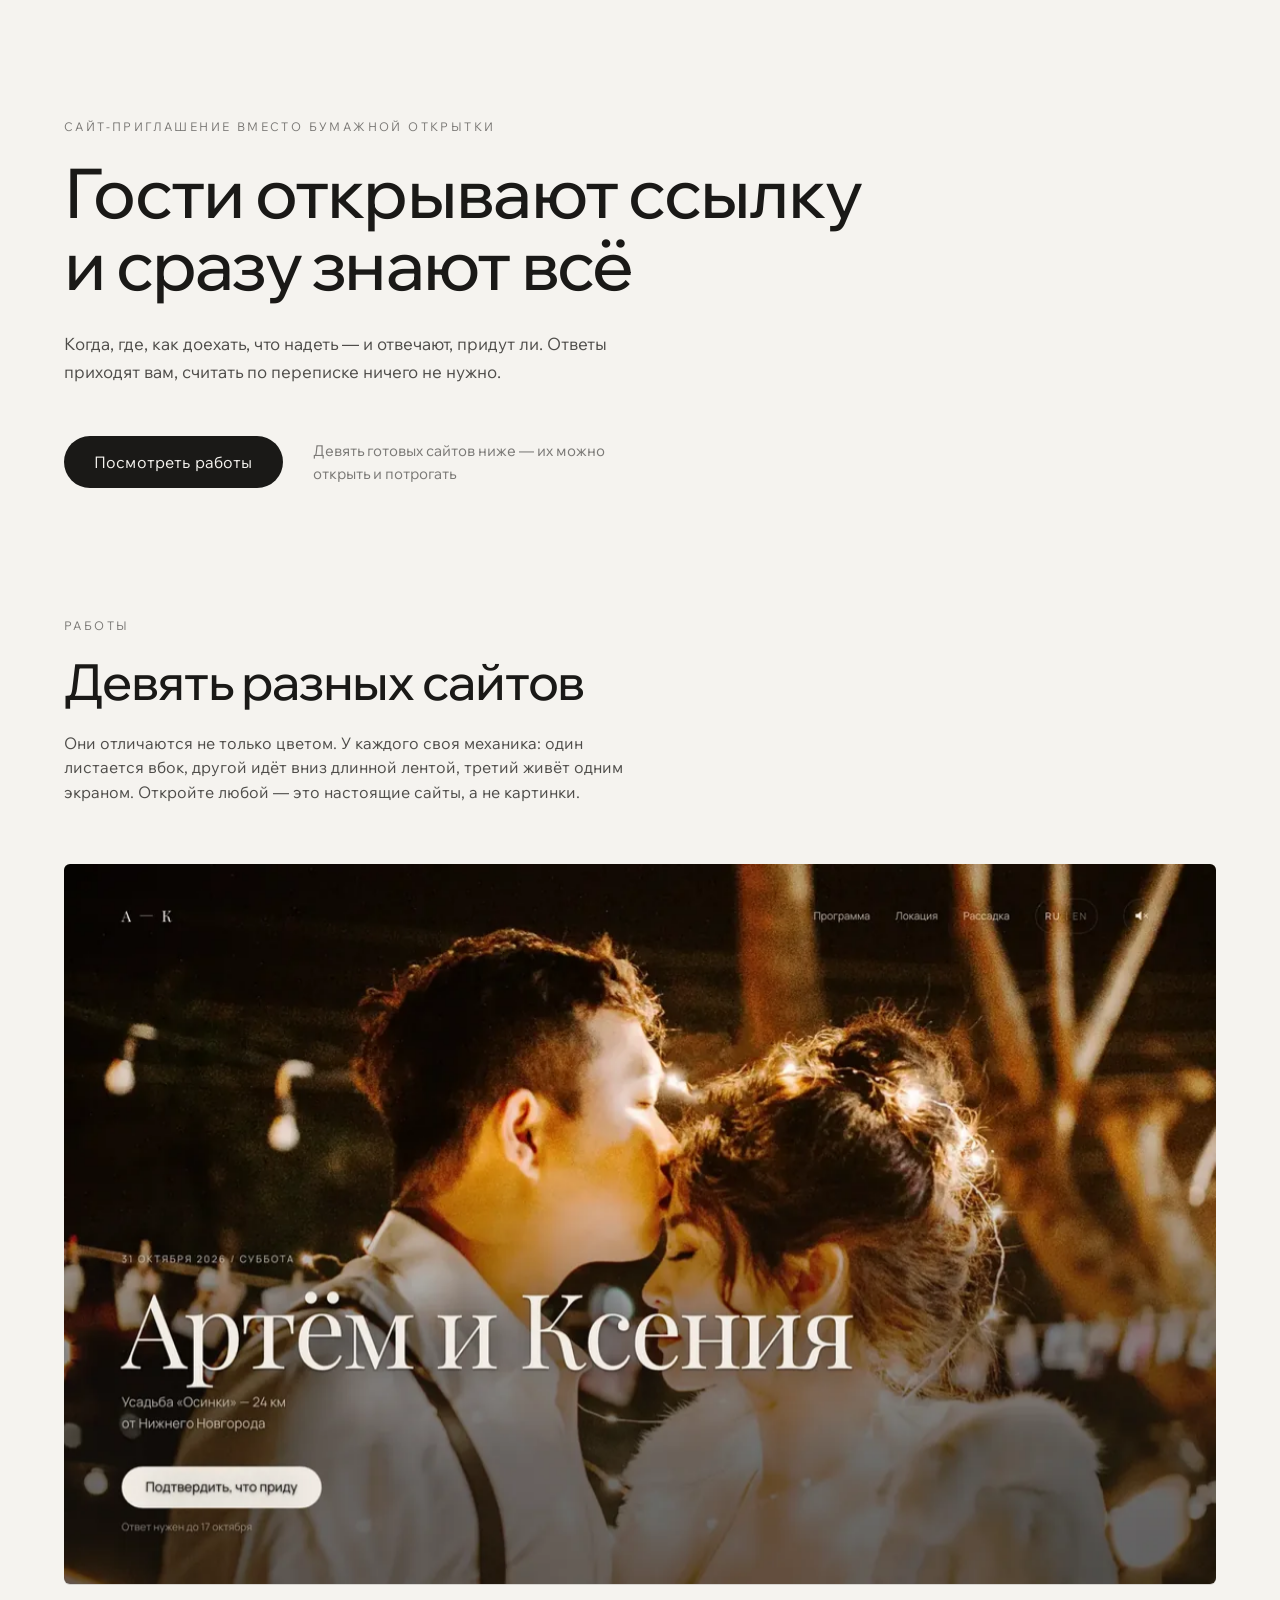
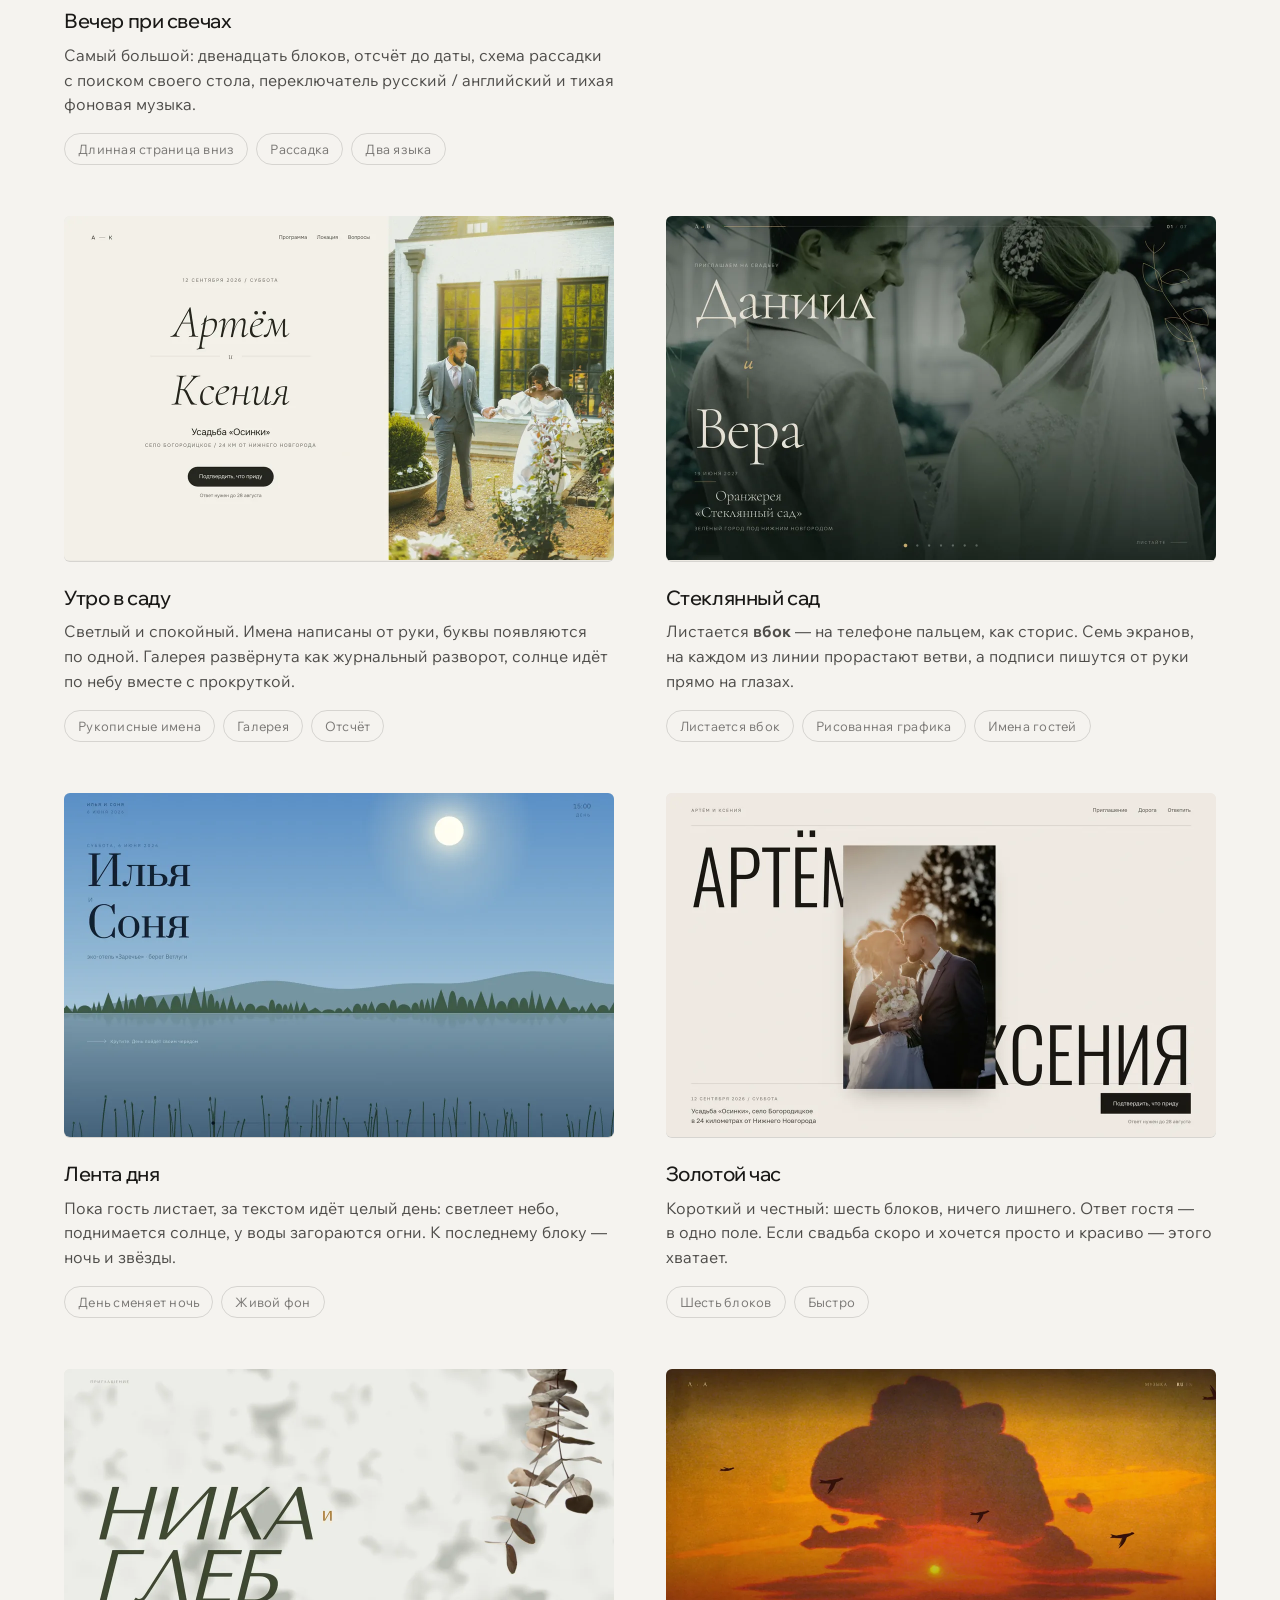
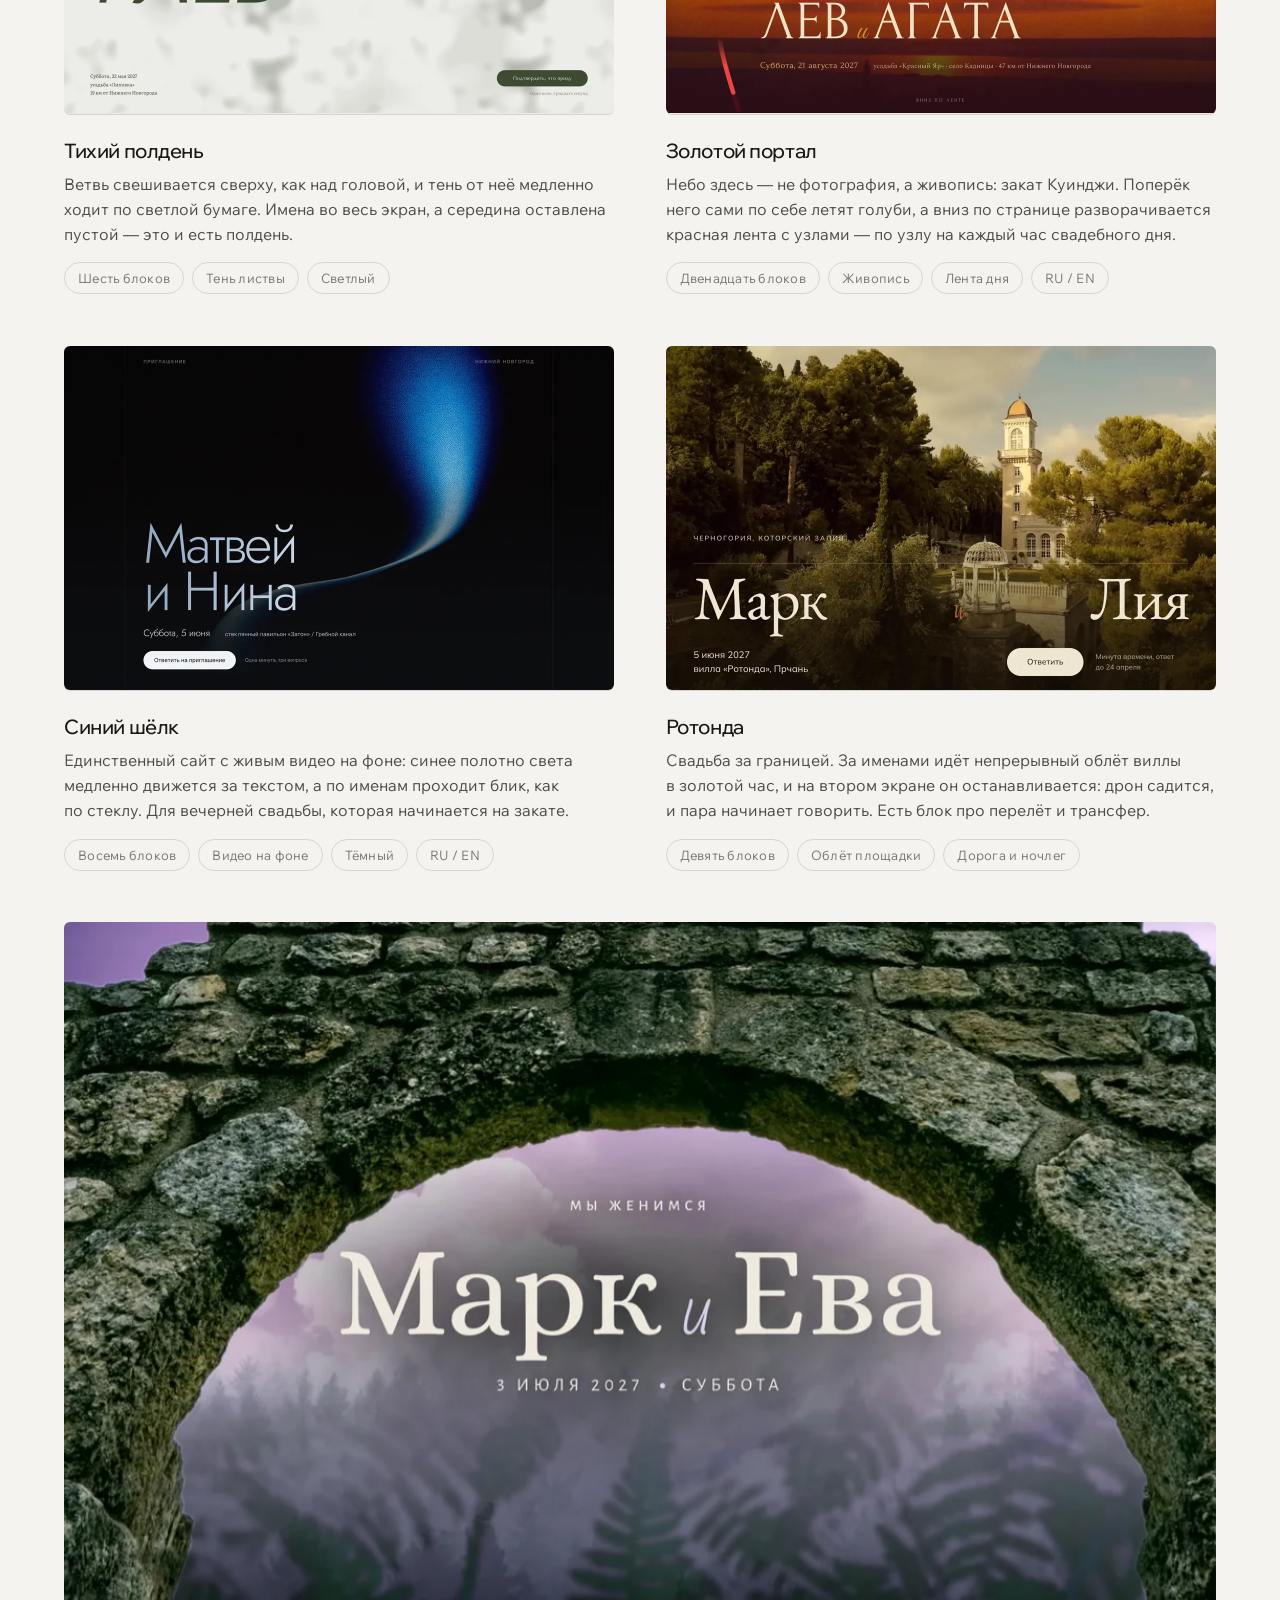
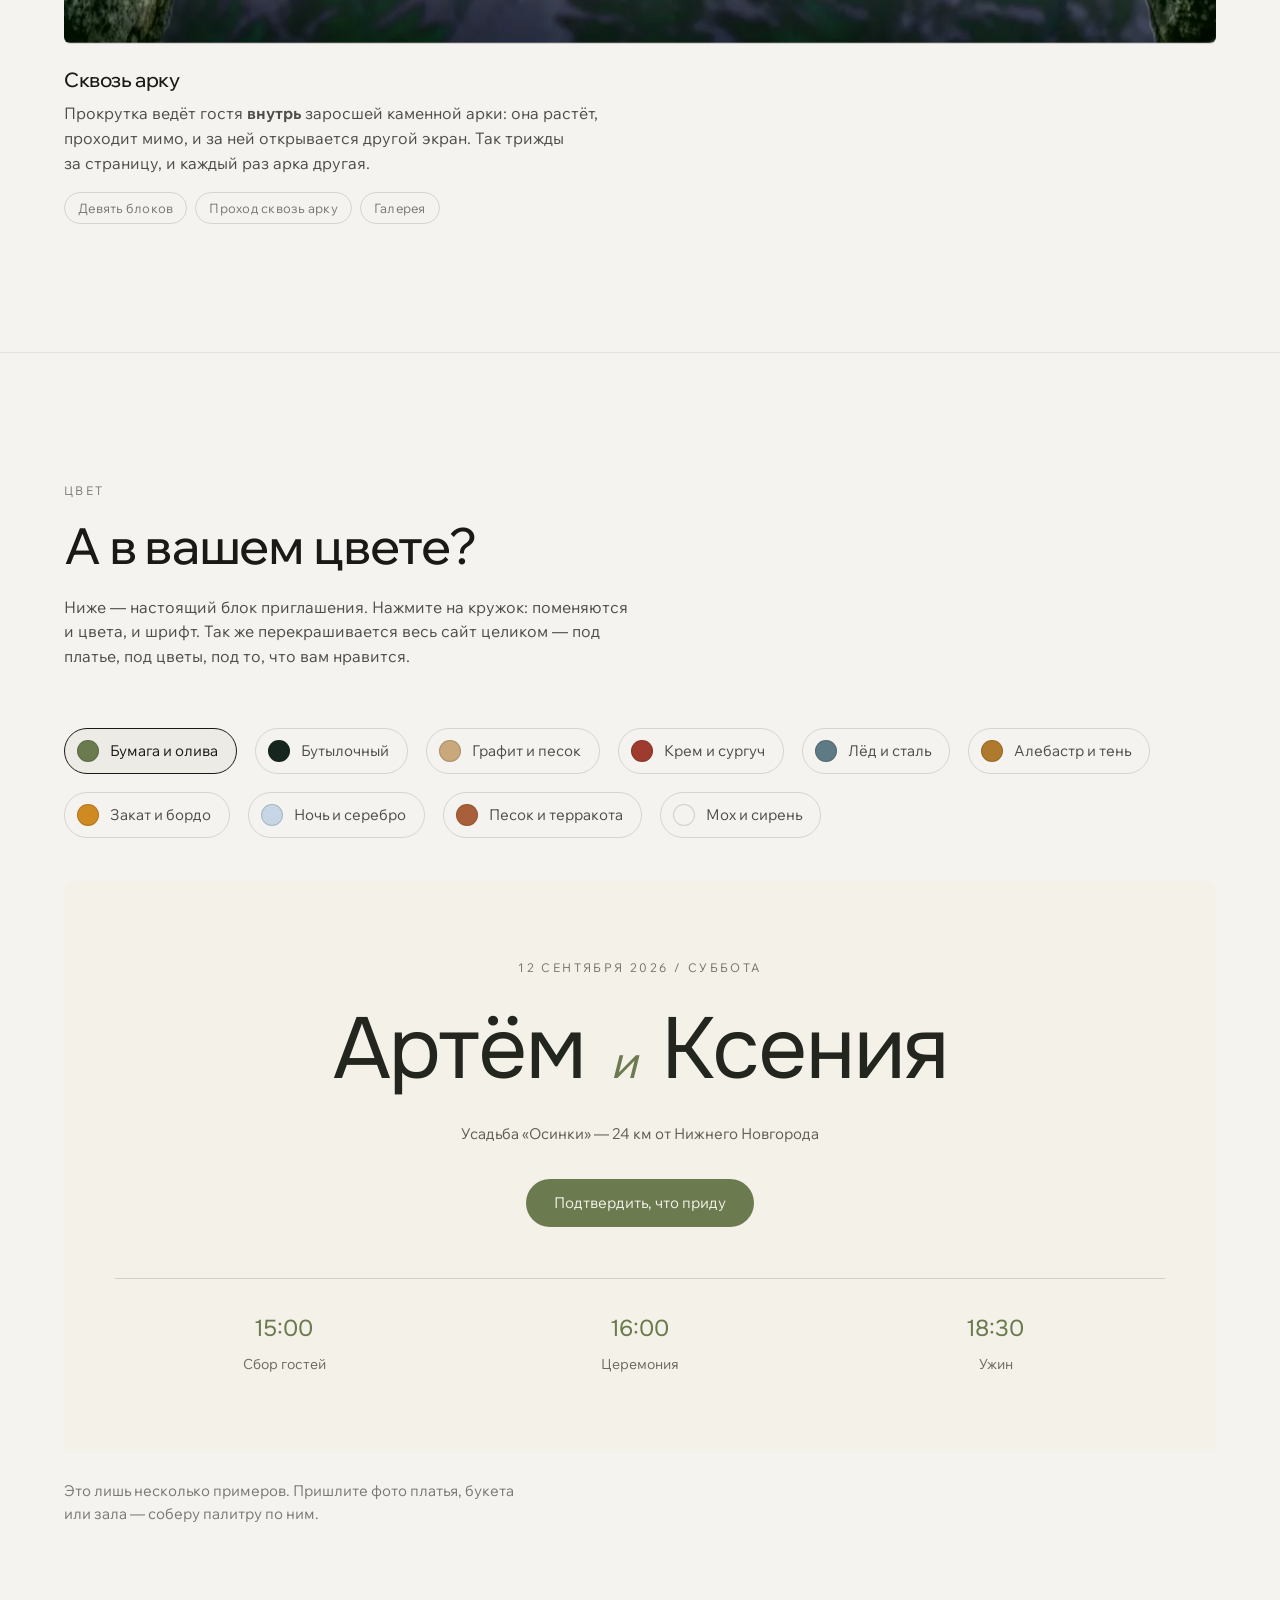
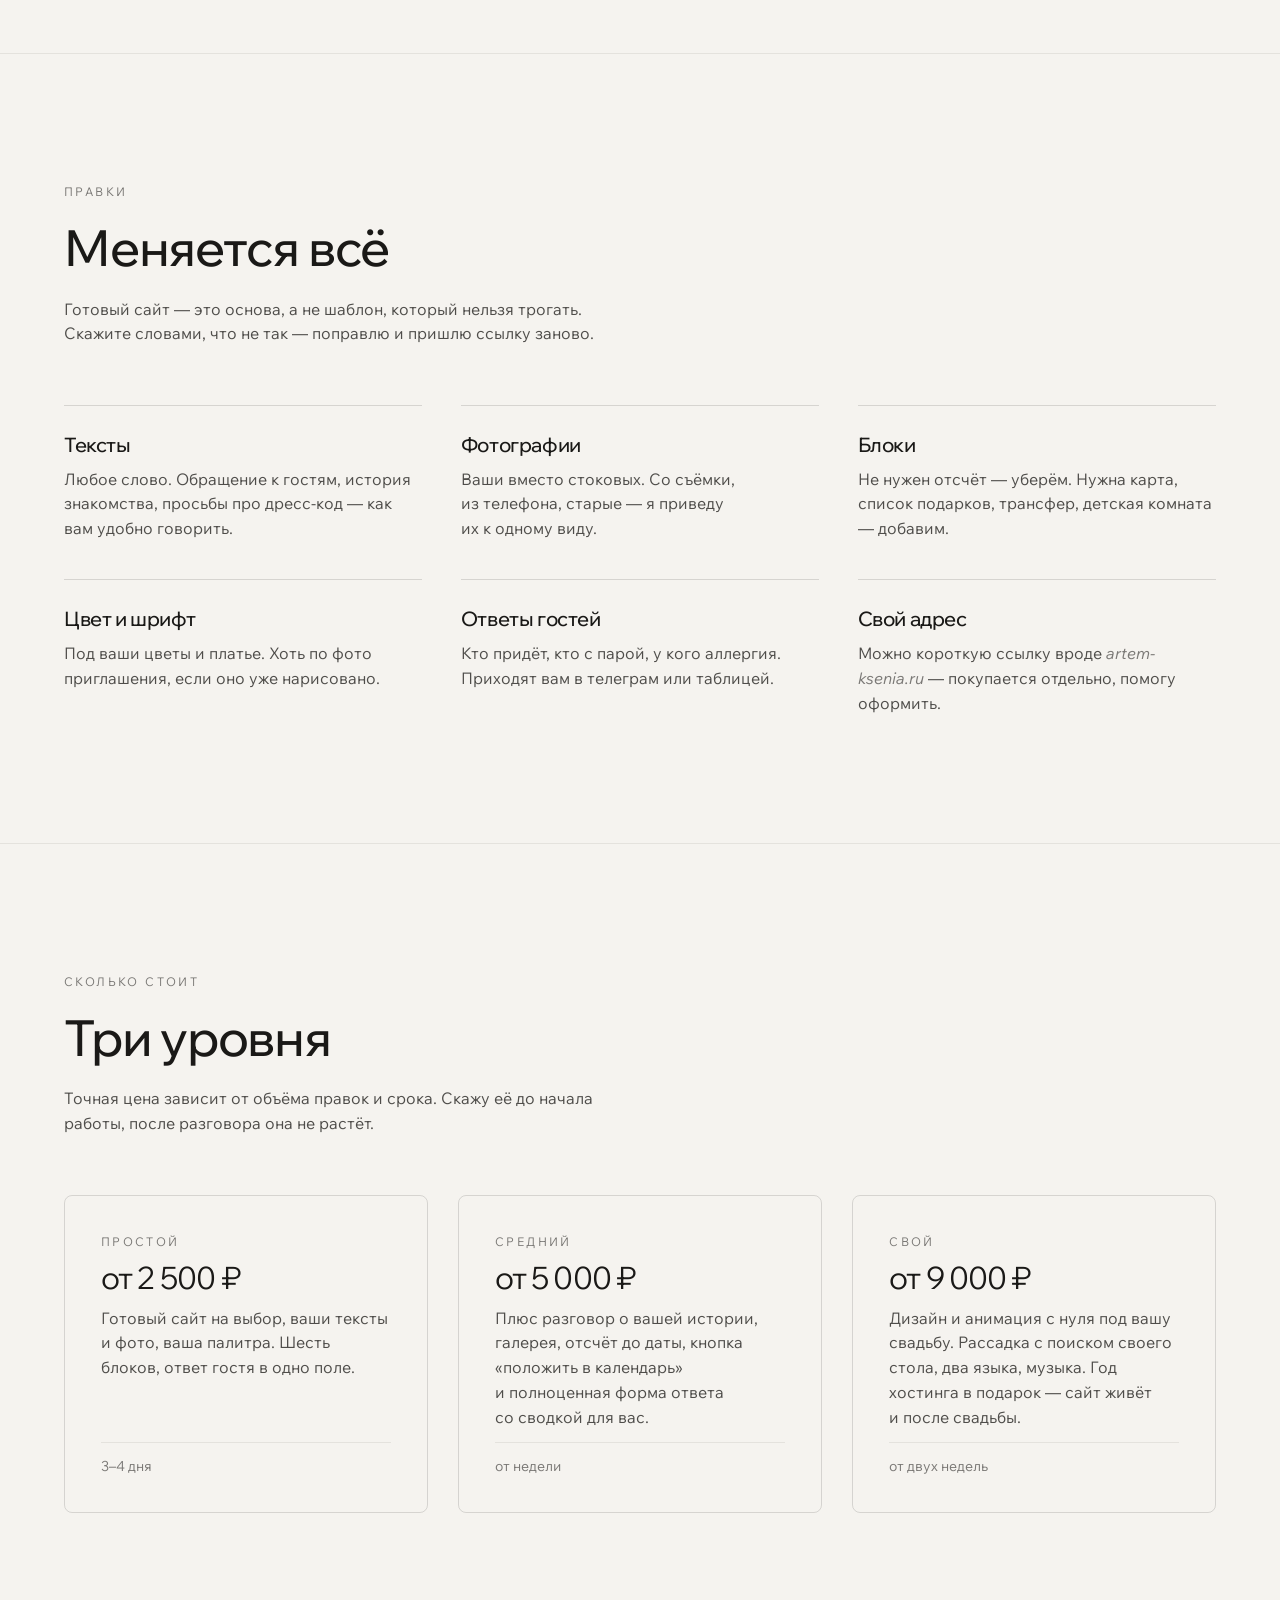
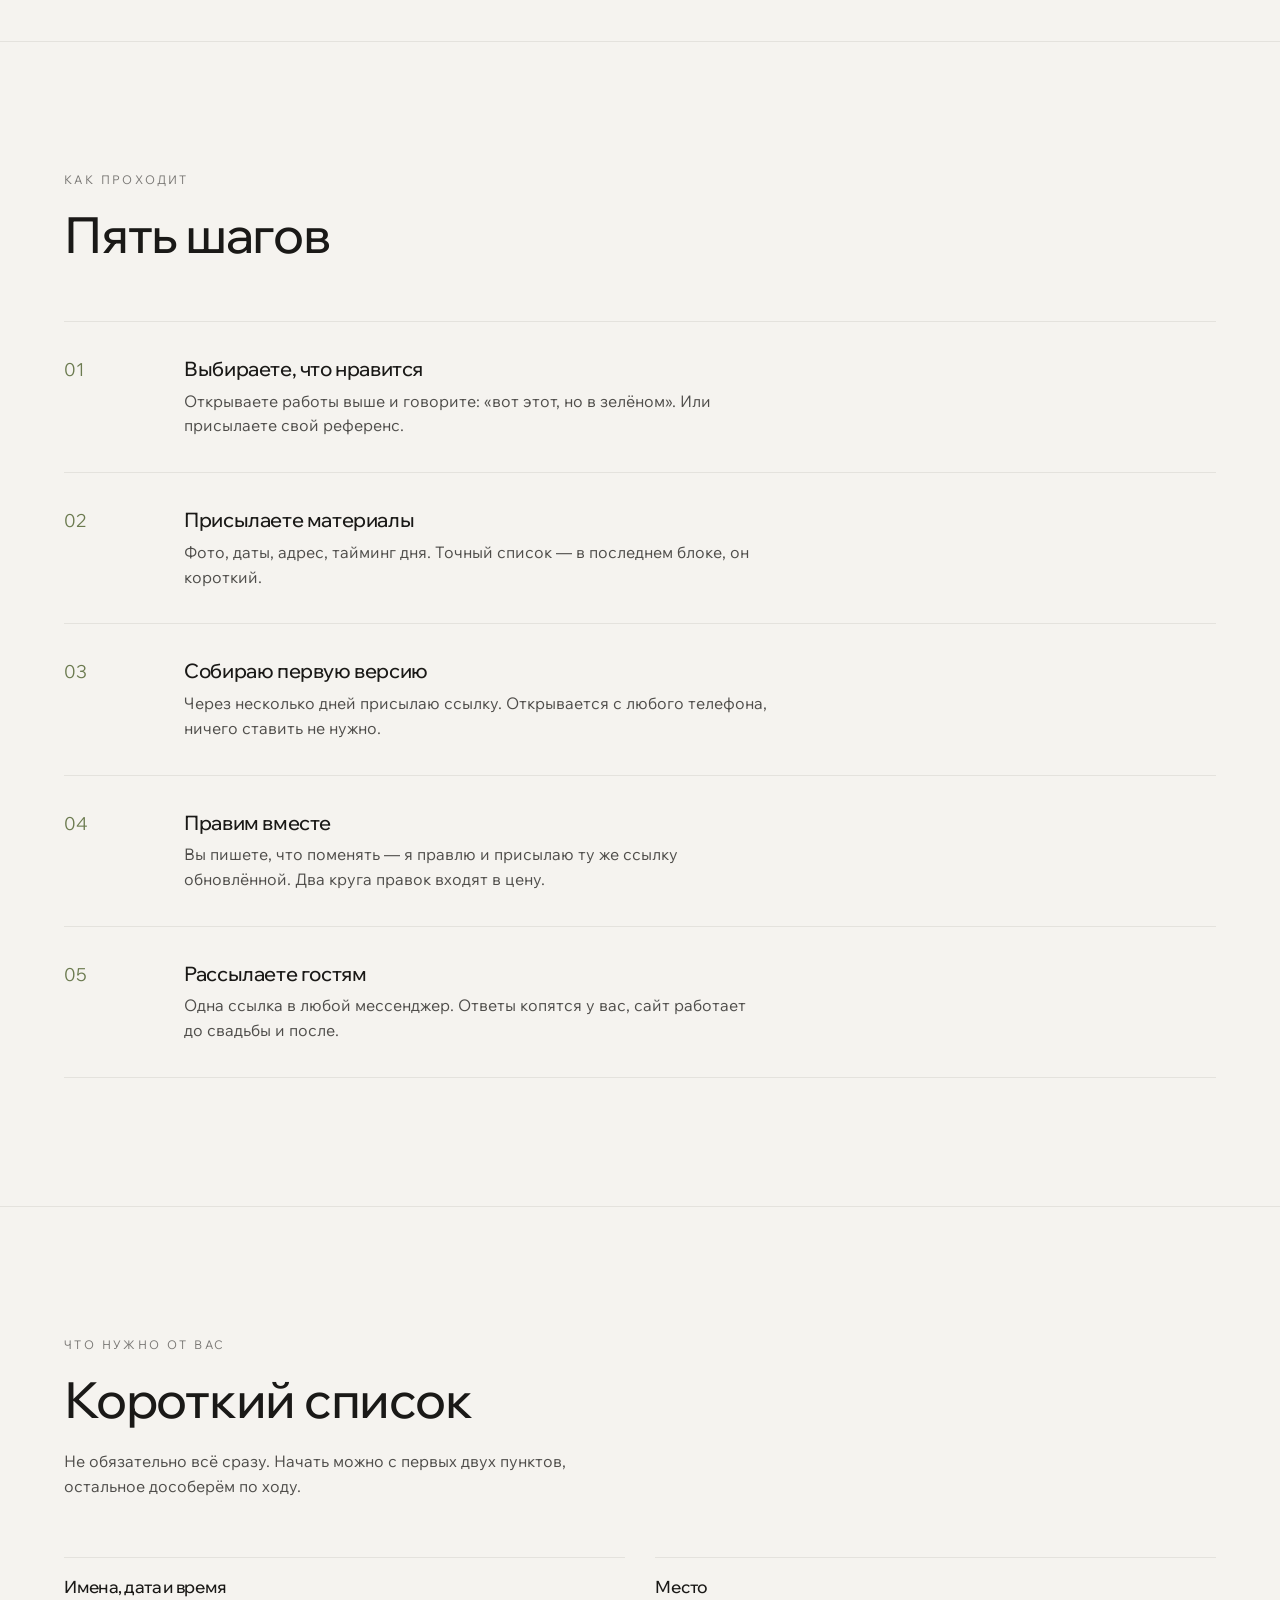
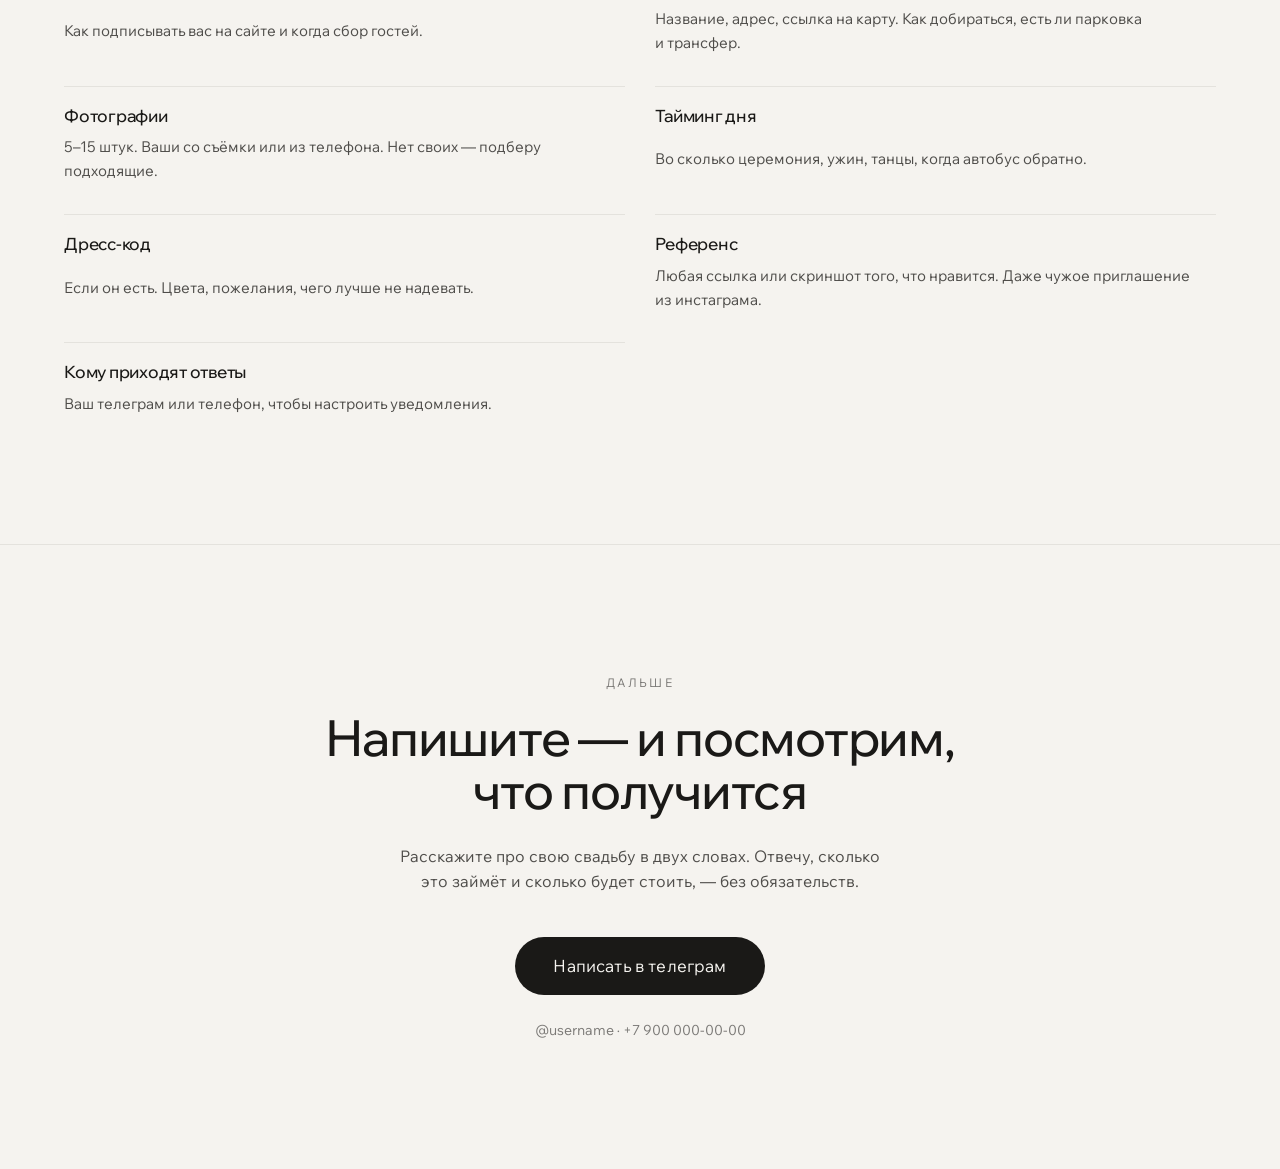
==== index.html @ e2a146b3 "Ротонда: правки с показа — имена одной строкой, отсчёт по центру с минутами, заголовки по центру, сп" ====
<!doctype html>
<html lang="ru">
<head>
<meta charset="utf-8">
<meta name="viewport" content="width=device-width, initial-scale=1, viewport-fit=cover">
<title>Сайты-приглашения на свадьбу</title>
<meta name="description" content="Персональный сайт-приглашение вместо бумажной открытки. Девять готовых работ, любая палитра, ответы гостей приходят вам. От 2500 ₽.">
<meta name="theme-color" content="#F5F3EF">
<meta property="og:title" content="Сайты-приглашения на свадьбу">
<meta property="og:description" content="Девять готовых работ, любая палитра, ответы гостей приходят вам">
<meta property="og:type" content="website">
<meta property="og:locale" content="ru_RU">
<link rel="preconnect" href="https://fonts.googleapis.com">
<link rel="preconnect" href="https://fonts.gstatic.com" crossorigin>
<link href="https://fonts.googleapis.com/css2?family=Wix+Madefor+Display:wght@400;500&family=Wix+Madefor+Text:wght@400&family=Forum&family=Cormorant+Garamond:ital,wght@0,400;1,300&family=Onest:wght@300;400&family=Oswald:wght@300&family=Playfair+Display:wght@400&family=Tenor+Sans&family=Jost:wght@300&family=EB+Garamond:wght@400&family=Alice&display=swap" rel="stylesheet">
<link rel="stylesheet" href="showcase.css">
</head>
<body>

<a class="skip" href="#works">К работам</a>

<!-- ═══════════ ПЕРВЫЙ ЭКРАН ═══════════ -->
<header class="top">
  <p class="eyebrow">Сайт-приглашение вместо бумажной открытки</p>
  <h1>Гости открывают ссылку<br>и сразу знают всё</h1>
  <p class="top__lead">Когда, где, как доехать, что надеть — и отвечают, придут&nbsp;ли.
     Ответы приходят вам, считать по&nbsp;переписке ничего не&nbsp;нужно.</p>
  <div class="top__act">
    <a class="btn" href="#works"><span>Посмотреть работы</span></a>
    <span class="top__note">Девять готовых сайтов ниже — их можно открыть и&nbsp;потрогать</span>
  </div>
</header>

<!-- ═══════════ РАБОТЫ ═══════════ -->
<section class="works" id="works">
  <div class="head">
    <p class="eyebrow">Работы</p>
    <h2>Девять разных сайтов</h2>
    <p class="head__lead">Они отличаются не&nbsp;только цветом. У&nbsp;каждого своя механика:
       один листается вбок, другой идёт вниз длинной лентой, третий живёт одним экраном.
       Откройте любой — это настоящие сайты, а&nbsp;не&nbsp;картинки.</p>
  </div>

  <ul class="grid">
    <li class="work">
      <a class="work__shot" href="complex/" target="_blank" rel="noopener">
        <img src="assets/preview-complex.webp" alt="Тёмный вечерний сайт с гирляндами" loading="lazy" width="1100" height="688">
        <span class="work__go">Открыть сайт</span>
      </a>
      <div class="work__txt">
        <h3>Вечер при свечах</h3>
        <p>Самый большой: двенадцать блоков, отсчёт до&nbsp;даты, схема рассадки с&nbsp;поиском своего стола,
           переключатель русский&nbsp;/&nbsp;английский и&nbsp;тихая фоновая музыка.</p>
        <p class="work__tags"><i>Длинная страница вниз</i><i>Рассадка</i><i>Два языка</i></p>
      </div>
    </li>

    <li class="work">
      <a class="work__shot" href="medium/" target="_blank" rel="noopener">
        <img src="assets/preview-medium.webp" alt="Светлый сайт с садом и рукописными именами" loading="lazy" width="1100" height="688">
        <span class="work__go">Открыть сайт</span>
      </a>
      <div class="work__txt">
        <h3>Утро в саду</h3>
        <p>Светлый и&nbsp;спокойный. Имена написаны от&nbsp;руки, буквы появляются по&nbsp;одной.
           Галерея развёрнута как журнальный разворот, солнце идёт по&nbsp;небу вместе с&nbsp;прокруткой.</p>
        <p class="work__tags"><i>Рукописные имена</i><i>Галерея</i><i>Отсчёт</i></p>
      </div>
    </li>

    <li class="work">
      <a class="work__shot" href="garden/" target="_blank" rel="noopener">
        <img src="assets/preview-garden.webp" alt="Тёмно-зелёный сайт, который листается вбок" loading="lazy" width="1100" height="688">
        <span class="work__go">Открыть сайт</span>
      </a>
      <div class="work__txt">
        <h3>Стеклянный сад</h3>
        <p>Листается <b>вбок</b> — на&nbsp;телефоне пальцем, как сторис. Семь экранов, на&nbsp;каждом
           из&nbsp;линии прорастают ветви, а&nbsp;подписи пишутся от&nbsp;руки прямо на&nbsp;глазах.</p>
        <p class="work__tags"><i>Листается вбок</i><i>Рисованная графика</i><i>Имена гостей</i></p>
      </div>
    </li>

    <li class="work">
      <a class="work__shot" href="lenta/" target="_blank" rel="noopener">
        <img src="assets/preview-lenta.webp" alt="Сайт, где небо и вода меняются вместе с прокруткой" loading="lazy" width="1100" height="688">
        <span class="work__go">Открыть сайт</span>
      </a>
      <div class="work__txt">
        <h3>Лента дня</h3>
        <p>Пока гость листает, за&nbsp;текстом идёт целый день: светлеет небо, поднимается солнце,
           у&nbsp;воды загораются огни. К&nbsp;последнему блоку — ночь и&nbsp;звёзды.</p>
        <p class="work__tags"><i>День сменяет ночь</i><i>Живой фон</i></p>
      </div>
    </li>

    <li class="work">
      <a class="work__shot" href="simple/" target="_blank" rel="noopener">
        <img src="assets/preview-simple.webp" alt="Простой сайт в тёплых плёночных тонах" loading="lazy" width="1100" height="688">
        <span class="work__go">Открыть сайт</span>
      </a>
      <div class="work__txt">
        <h3>Золотой час</h3>
        <p>Короткий и&nbsp;честный: шесть блоков, ничего лишнего. Ответ гостя — в&nbsp;одно поле.
           Если свадьба скоро и&nbsp;хочется просто и&nbsp;красиво&nbsp;— этого хватает.</p>
        <p class="work__tags"><i>Шесть блоков</i><i>Быстро</i></p>
      </div>
    </li>

    <li class="work">
      <a class="work__shot" href="polden/" target="_blank" rel="noopener">
        <img src="assets/preview-polden.webp" alt="Светлый сайт: ветвь свешивается сверху, по бумаге лежат пятна света" loading="lazy" width="1100" height="688">
        <span class="work__go">Открыть сайт</span>
      </a>
      <div class="work__txt">
        <h3>Тихий полдень</h3>
        <p>Ветвь свешивается сверху, как над головой, и&nbsp;тень от&nbsp;неё медленно ходит
           по&nbsp;светлой бумаге. Имена во&nbsp;весь экран, а&nbsp;середина оставлена пустой&nbsp;— это и&nbsp;есть полдень.</p>
        <p class="work__tags"><i>Шесть блоков</i><i>Тень листвы</i><i>Светлый</i></p>
      </div>
    </li>

    <li class="work">
      <a class="work__shot" href="portal/" target="_blank" rel="noopener">
        <img src="assets/preview-portal.webp" alt="Закатное небо кистью Куинджи, голуби летят поперёк, имена пары внизу" loading="lazy" width="1100" height="688">
        <span class="work__go">Открыть сайт</span>
      </a>
      <div class="work__txt">
        <h3>Золотой портал</h3>
        <p>Небо здесь&nbsp;— не&nbsp;фотография, а&nbsp;живопись: закат Куинджи. Поперёк него
           сами по&nbsp;себе летят голуби, а&nbsp;вниз по&nbsp;странице разворачивается красная
           лента с&nbsp;узлами&nbsp;— по&nbsp;узлу на&nbsp;каждый час свадебного дня.</p>
        <p class="work__tags"><i>Двенадцать блоков</i><i>Живопись</i><i>Лента дня</i><i>RU / EN</i></p>
      </div>
    </li>

    <li class="work">
      <a class="work__shot" href="aura/" target="_blank" rel="noopener">
        <img src="assets/preview-aura.webp" alt="Тёмный сайт: синее шёлковое полотно движется на фоне, имена пары светятся" loading="lazy" width="1100" height="688">
        <span class="work__go">Открыть сайт</span>
      </a>
      <div class="work__txt">
        <h3>Синий шёлк</h3>
        <p>Единственный сайт с&nbsp;живым видео на&nbsp;фоне: синее полотно света
           медленно движется за&nbsp;текстом, а&nbsp;по&nbsp;именам проходит блик, как
           по&nbsp;стеклу. Для вечерней свадьбы, которая начинается на&nbsp;закате.</p>
        <p class="work__tags"><i>Восемь блоков</i><i>Видео на&nbsp;фоне</i><i>Тёмный</i><i>RU / EN</i></p>
      </div>
    </li>
    <li class="work">
      <a class="work__shot" href="rotonda/" target="_blank" rel="noopener">
        <img src="assets/preview-rotonda.webp" alt="Вилла с башней и белой ротондой в золотом свете, имена пары по краям кадра" loading="lazy" width="1100" height="688">
        <span class="work__go">Открыть сайт</span>
      </a>
      <div class="work__txt">
        <h3>Ротонда</h3>
        <p>Свадьба за&nbsp;границей. За&nbsp;именами идёт непрерывный облёт виллы
           в&nbsp;золотой час, и&nbsp;на&nbsp;втором экране он останавливается: дрон садится,
           и&nbsp;пара начинает говорить. Есть блок про перелёт и&nbsp;трансфер.</p>
        <p class="work__tags"><i>Девять блоков</i><i>Облёт площадки</i><i>Дорога и&nbsp;ночлег</i></p>
      </div>
    </li>
    <li class="work">
      <a class="work__shot" href="arka/" target="_blank" rel="noopener">
        <img src="assets/preview-arka.webp" alt="Каменная арка в мху, сквозь проём видно сиреневое небо, имена пары внутри арки" loading="lazy" width="1100" height="688">
        <span class="work__go">Открыть сайт</span>
      </a>
      <div class="work__txt">
        <h3>Сквозь арку</h3>
        <p>Прокрутка ведёт гостя <b>внутрь</b> заросшей каменной арки: она растёт,
           проходит мимо, и за&nbsp;ней открывается другой экран. Так трижды
           за&nbsp;страницу, и&nbsp;каждый раз арка другая.</p>
        <p class="work__tags"><i>Девять блоков</i><i>Проход сквозь арку</i><i>Галерея</i></p>
      </div>
    </li>
  </ul>
</section>

<!-- ═══════════ ПАЛИТРА ═══════════ -->
<section class="paint" id="paint">
  <div class="head">
    <p class="eyebrow">Цвет</p>
    <h2>А в вашем цвете?</h2>
    <p class="head__lead">Ниже — настоящий блок приглашения. Нажмите на&nbsp;кружок: поменяются
       и&nbsp;цвета, и&nbsp;шрифт. Так же перекрашивается весь сайт целиком&nbsp;— под платье,
       под цветы, под то, что вам нравится.</p>
  </div>

  <div class="swatches" role="group" aria-label="Выбор палитры">
    <button type="button" class="sw is-on" data-p="olive"  aria-pressed="true"><i></i><span>Бумага и&nbsp;олива</span></button>
    <button type="button" class="sw" data-p="bottle" aria-pressed="false"><i></i><span>Бутылочный</span></button>
    <button type="button" class="sw" data-p="ink"    aria-pressed="false"><i></i><span>Графит и&nbsp;песок</span></button>
    <button type="button" class="sw" data-p="wax"    aria-pressed="false"><i></i><span>Крем и&nbsp;сургуч</span></button>
    <button type="button" class="sw" data-p="steel"  aria-pressed="false"><i></i><span>Лёд и&nbsp;сталь</span></button>
    <button type="button" class="sw" data-p="shade"  aria-pressed="false"><i></i><span>Алебастр и&nbsp;тень</span></button>
    <button type="button" class="sw" data-p="sunset" aria-pressed="false"><i></i><span>Закат и&nbsp;бордо</span></button>
    <button type="button" class="sw" data-p="silver" aria-pressed="false"><i></i><span>Ночь и&nbsp;серебро</span></button>
    <button type="button" class="sw" data-p="terra"  aria-pressed="false"><i></i><span>Песок и&nbsp;терракота</span></button>
    <button type="button" class="sw" data-p="moss"   aria-pressed="false"><i></i><span>Мох и&nbsp;сирень</span></button>
  </div>

  <div class="demo" id="demo">
    <p class="demo__date">12 сентября 2026 / суббота</p>
    <p class="demo__names">Артём <em>и</em> Ксения</p>
    <p class="demo__place">Усадьба «Осинки» — 24&nbsp;км от&nbsp;Нижнего Новгорода</p>
    <span class="demo__btn">Подтвердить, что приду</span>
    <div class="demo__row">
      <div><b>15:00</b><span>Сбор гостей</span></div>
      <div><b>16:00</b><span>Церемония</span></div>
      <div><b>18:30</b><span>Ужин</span></div>
    </div>
  </div>
  <p class="paint__note">Это лишь несколько примеров. Пришлите фото платья, букета или&nbsp;зала&nbsp;—
     соберу палитру по&nbsp;ним.</p>
</section>

<!-- ═══════════ ЧТО МЕНЯЕТСЯ ═══════════ -->
<section class="change">
  <div class="head">
    <p class="eyebrow">Правки</p>
    <h2>Меняется всё</h2>
    <p class="head__lead">Готовый сайт&nbsp;— это основа, а&nbsp;не&nbsp;шаблон, который нельзя трогать.
       Скажите словами, что не&nbsp;так&nbsp;— поправлю и&nbsp;пришлю ссылку заново.</p>
  </div>
  <ul class="cards">
    <li><h3>Тексты</h3><p>Любое слово. Обращение к&nbsp;гостям, история знакомства, просьбы про дресс-код — как вам удобно говорить.</p></li>
    <li><h3>Фотографии</h3><p>Ваши вместо стоковых. Со&nbsp;съёмки, из&nbsp;телефона, старые — я&nbsp;приведу их&nbsp;к&nbsp;одному виду.</p></li>
    <li><h3>Блоки</h3><p>Не&nbsp;нужен отсчёт — уберём. Нужна карта, список подарков, трансфер, детская комната — добавим.</p></li>
    <li><h3>Цвет и шрифт</h3><p>Под ваши цветы и&nbsp;платье. Хоть по&nbsp;фото приглашения, если оно уже нарисовано.</p></li>
    <li><h3>Ответы гостей</h3><p>Кто придёт, кто с&nbsp;парой, у&nbsp;кого аллергия. Приходят вам в&nbsp;телеграм или&nbsp;таблицей.</p></li>
    <li><h3>Свой адрес</h3><p>Можно короткую ссылку вроде <i>artem-ksenia.ru</i> — покупается отдельно, помогу оформить.</p></li>
  </ul>
</section>

<!-- ═══════════ ЦЕНА ═══════════ -->
<section class="price">
  <div class="head">
    <p class="eyebrow">Сколько стоит</p>
    <h2>Три уровня</h2>
    <p class="head__lead">Точная цена зависит от&nbsp;объёма правок и&nbsp;срока. Скажу её&nbsp;до&nbsp;начала работы,
       после разговора она не&nbsp;растёт.</p>
  </div>
  <ul class="tiers">
    <li>
      <p class="tier__n">Простой</p>
      <p class="tier__p">от 2 500 ₽</p>
      <p>Готовый сайт на&nbsp;выбор, ваши тексты и&nbsp;фото, ваша палитра. Шесть блоков, ответ гостя в&nbsp;одно поле.</p>
      <p class="tier__t">3–4 дня</p>
    </li>
    <li class="tier--mid">
      <p class="tier__n">Средний</p>
      <p class="tier__p">от 5 000 ₽</p>
      <p>Плюс разговор о&nbsp;вашей истории, галерея, отсчёт до&nbsp;даты, кнопка «положить в&nbsp;календарь»
         и&nbsp;полноценная форма ответа со&nbsp;сводкой для&nbsp;вас.</p>
      <p class="tier__t">от недели</p>
    </li>
    <li>
      <p class="tier__n">Свой</p>
      <p class="tier__p">от 9 000 ₽</p>
      <p>Дизайн и&nbsp;анимация с&nbsp;нуля под вашу свадьбу. Рассадка с&nbsp;поиском своего стола, два языка,
         музыка. Год хостинга в&nbsp;подарок&nbsp;— сайт живёт и&nbsp;после свадьбы.</p>
      <p class="tier__t">от двух недель</p>
    </li>
  </ul>
</section>

<!-- ═══════════ КАК ПРОХОДИТ ═══════════ -->
<section class="flow">
  <div class="head">
    <p class="eyebrow">Как проходит</p>
    <h2>Пять шагов</h2>
  </div>
  <ol class="steps">
    <li><span class="steps__n">01</span><div><h3>Выбираете, что нравится</h3><p>Открываете работы выше и&nbsp;говорите: «вот этот, но&nbsp;в&nbsp;зелёном». Или присылаете свой референс.</p></div></li>
    <li><span class="steps__n">02</span><div><h3>Присылаете материалы</h3><p>Фото, даты, адрес, тайминг дня. Точный список — в&nbsp;последнем блоке, он короткий.</p></div></li>
    <li><span class="steps__n">03</span><div><h3>Собираю первую версию</h3><p>Через несколько дней присылаю ссылку. Открывается с&nbsp;любого телефона, ничего ставить не&nbsp;нужно.</p></div></li>
    <li><span class="steps__n">04</span><div><h3>Правим вместе</h3><p>Вы пишете, что поменять&nbsp;— я&nbsp;правлю и&nbsp;присылаю ту&nbsp;же ссылку обновлённой. Два круга правок входят в&nbsp;цену.</p></div></li>
    <li><span class="steps__n">05</span><div><h3>Рассылаете гостям</h3><p>Одна ссылка в&nbsp;любой мессенджер. Ответы копятся у&nbsp;вас, сайт работает до&nbsp;свадьбы и&nbsp;после.</p></div></li>
  </ol>
</section>

<!-- ═══════════ ЧТО НУЖНО ОТ ВАС ═══════════ -->
<section class="need">
  <div class="head">
    <p class="eyebrow">Что нужно от вас</p>
    <h2>Короткий список</h2>
    <p class="head__lead">Не&nbsp;обязательно всё сразу. Начать можно с&nbsp;первых двух пунктов,
       остальное дособерём по&nbsp;ходу.</p>
  </div>
  <ul class="need__list">
    <li><b>Имена, дата и время</b><span>Как подписывать вас на&nbsp;сайте и&nbsp;когда сбор гостей.</span></li>
    <li><b>Место</b><span>Название, адрес, ссылка на&nbsp;карту. Как добираться, есть&nbsp;ли парковка и&nbsp;трансфер.</span></li>
    <li><b>Фотографии</b><span>5–15 штук. Ваши со&nbsp;съёмки или&nbsp;из&nbsp;телефона. Нет своих&nbsp;— подберу подходящие.</span></li>
    <li><b>Тайминг дня</b><span>Во&nbsp;сколько церемония, ужин, танцы, когда автобус обратно.</span></li>
    <li><b>Дресс-код</b><span>Если он&nbsp;есть. Цвета, пожелания, чего лучше не&nbsp;надевать.</span></li>
    <li><b>Референс</b><span>Любая ссылка или&nbsp;скриншот того, что нравится. Даже чужое приглашение из&nbsp;инстаграма.</span></li>
    <li><b>Кому приходят ответы</b><span>Ваш телеграм или&nbsp;телефон, чтобы настроить уведомления.</span></li>
  </ul>
</section>

<!-- ═══════════ КОНТАКТ ═══════════ -->
<footer class="end" id="contact">
  <p class="eyebrow">Дальше</p>
  <h2>Напишите — и&nbsp;посмотрим,<br>что получится</h2>
  <p class="end__lead">Расскажите про свою свадьбу в&nbsp;двух словах. Отвечу, сколько это займёт
     и&nbsp;сколько будет стоить, — без обязательств.</p>
  <a class="btn btn--big" href="https://t.me/username" target="_blank" rel="noopener"><span>Написать в телеграм</span></a>
  <p class="end__ps">@username · +7 900 000-00-00</p>
</footer>

<script src="showcase.js"></script>
</body>
</html>
---- showcase.css ----
/* ══════════════════════════════════════════════════════════
   Витрина для пар. Задача страницы — показать чужой цвет,
   поэтому сама она нарочно тихая: почти белая бумага, тёмные
   чернила и один акцент, который берётся из ВЫБРАННОЙ палитры.
   Пока гость щёлкает образцы, страница перекрашивается вместе
   с демо-блоком — это и есть главный довод «будет по-вашему».
   ══════════════════════════════════════════════════════════ */

:root{
  --paper:#F5F3EF;
  --paper-2:#EDEAE3;
  --ink:#1A1917;
  --t1:rgba(26,25,23,.76);
  --t2:rgba(26,25,23,.56);
  --line:rgba(26,25,23,.14);
  --line-soft:rgba(26,25,23,.08);

  /* акцент подменяется скриптом из выбранной палитры */
  --accent:#6B7A4F;

  --e:cubic-bezier(.22,1,.36,1);
  --pad:clamp(20px,5vw,92px);
  --maxw:1320px;
  --sec:clamp(72px,10vw,150px);

  --f-disp:"Wix Madefor Display",-apple-system,BlinkMacSystemFont,"Segoe UI",sans-serif;
  --f-text:"Wix Madefor Text",-apple-system,BlinkMacSystemFont,"Segoe UI",sans-serif;
}

*,*::before,*::after{box-sizing:border-box;margin:0;padding:0}
html{scroll-behavior:smooth}
body{
  background:var(--paper);color:var(--ink);
  font-family:var(--f-text);font-size:16px;line-height:1.6;
  -webkit-font-smoothing:antialiased;overflow-x:hidden;
}
img{display:block;max-width:100%;height:auto}
a{color:inherit;text-decoration:none}
button{font:inherit;color:inherit;background:none;border:0;cursor:pointer}
:focus-visible{outline:2px solid var(--accent);outline-offset:3px}

.skip{position:fixed;left:-9999px;top:0;z-index:99;padding:12px 20px;background:var(--ink);color:var(--paper)}
.skip:focus{left:12px;top:12px}

h1,h2,h3{font-family:var(--f-disp);font-weight:500;letter-spacing:-.025em;text-wrap:balance}
h1{font-size:clamp(2.2rem,5.4vw,4.6rem);line-height:1.04}
h2{font-size:clamp(1.9rem,3.9vw,3.3rem);line-height:1.06}
h3{font-size:clamp(1.15rem,1.6vw,1.5rem);line-height:1.2;letter-spacing:-.02em}

.eyebrow{
  font-size:12px;letter-spacing:.2em;text-transform:uppercase;color:var(--t2);
  margin-bottom:clamp(12px,1.6vw,20px);
}

section,header.top,footer.end{padding-inline:var(--pad)}
.top,.works,.paint,.change,.price,.flow,.need,.end{
  max-width:var(--maxw);margin-inline:auto;
}

/* ─────────── первый экран ─────────── */
.top{padding-block:clamp(72px,13vh,150px) var(--sec)}
.top__lead{margin-top:clamp(18px,2.4vw,30px);max-width:54ch;font-size:clamp(16px,1.35vw,20px);color:var(--t1)}
.top__act{margin-top:clamp(30px,4vw,52px);display:flex;flex-wrap:wrap;align-items:center;gap:clamp(16px,2.4vw,32px)}
.top__note{font-size:14.5px;color:var(--t2);max-width:34ch}

.btn{
  display:inline-flex;align-items:center;justify-content:center;
  min-height:52px;padding:0 30px;border-radius:999px;
  background:var(--ink);color:var(--paper);
  font-size:15.5px;letter-spacing:.01em;white-space:nowrap;
  position:relative;overflow:hidden;
  transition:transform 420ms var(--e);
}
.btn span{position:relative;z-index:2}
.btn::before{
  content:"";position:absolute;inset:0;background:var(--accent);
  transform:translateY(101%);transition:transform 480ms var(--e);
}
.btn:hover::before{transform:none}
.btn:active{transform:scale(.98)}
.btn--big{min-height:58px;padding:0 38px;font-size:16.5px}

/* ─────────── общий заголовок раздела ─────────── */
.head{max-width:64ch;margin-bottom:clamp(34px,4.6vw,68px)}
.head__lead{margin-top:clamp(14px,1.8vw,22px);font-size:clamp(15.5px,1.2vw,18px);color:var(--t1);max-width:58ch}

/* ─────────── работы ─────────── */
.works{padding-block:0 var(--sec)}
.grid{list-style:none;display:grid;grid-template-columns:repeat(2,1fr);gap:clamp(30px,4vw,64px)}
.work:first-child{grid-column:1/-1}
/* Первая карточка занимает обе колонки, поэтому при чётном общем числе
   последняя остаётся одна в ряду. Правило самонастраивается: растягиваем
   её ровно тогда, когда она чётная по счёту. Добавится одиннадцатая
   работа — растяжка снимется сама. */
.work:last-child:nth-child(even){grid-column:1/-1}
.work__shot{
  display:block;position:relative;overflow:hidden;border-radius:6px;
  background:var(--paper-2);box-shadow:0 1px 0 var(--line);
}
.work__shot img{
  width:100%;transition:transform 900ms var(--e),filter 700ms var(--e);
  will-change:transform;
}
.work__shot:hover img{transform:scale(1.028)}
.work__go{
  position:absolute;left:16px;bottom:16px;
  display:inline-flex;align-items:center;min-height:40px;padding:0 20px;border-radius:999px;
  background:var(--paper);color:var(--ink);font-size:14px;
  opacity:0;transform:translateY(8px);
  transition:opacity 420ms var(--e),transform 420ms var(--e);
}
.work__shot:hover .work__go,.work__shot:focus-visible .work__go{opacity:1;transform:none}
.work__txt{margin-top:clamp(16px,2vw,24px)}
.work__txt p{margin-top:10px;color:var(--t1);max-width:56ch;font-size:15.5px}
.work__tags{display:flex;flex-wrap:wrap;gap:8px;margin-top:16px !important}
.work__tags i{
  font-style:normal;font-size:12.5px;letter-spacing:.02em;color:var(--t2);
  border:1px solid var(--line);border-radius:999px;padding:5px 13px;
}

/* ─────────── палитра ─────────── */
.paint{padding-block:var(--sec);border-top:1px solid var(--line-soft)}
.swatches{display:flex;flex-wrap:wrap;gap:clamp(10px,1.4vw,18px);margin-bottom:clamp(26px,3.4vw,44px)}
.sw{
  display:inline-flex;align-items:center;gap:11px;
  min-height:46px;padding:0 18px 0 12px;border-radius:999px;
  border:1px solid var(--line);font-size:14.5px;color:var(--t1);
  transition:border-color 340ms var(--e),color 340ms var(--e),background 340ms var(--e);
}
.sw i{
  width:22px;height:22px;border-radius:50%;flex:none;
  background:var(--dot);box-shadow:inset 0 0 0 1px rgba(26,25,23,.16);
}
.sw:hover{border-color:var(--t2)}
.sw.is-on{border-color:var(--ink);color:var(--ink);background:rgba(26,25,23,.04)}
.sw[data-p=olive]  {--dot:#6B7A4F}
.sw[data-p=bottle] {--dot:#16261E}
.sw[data-p=ink]    {--dot:#C9A87C}
.sw[data-p=wax]    {--dot:#9E3B2E}
.sw[data-p=steel]  {--dot:#5E7A85}
.sw[data-p=shade]  {--dot:#B07A2E}
.sw[data-p=sunset] {--dot:#D08A22}
.sw[data-p=silver] {--dot:#C6D6E6}
.sw[data-p=terra]  {--dot:#A9603A}

/* демо-блок: цвета и шрифт приходят переменными, меняются мгновенно */
.demo{
  --d-bg:#F4F1E8; --d-ink:#23251F; --d-acc:#6B7A4F; --d-font:"Onest",sans-serif; --d-ital:normal;
  background:var(--d-bg);color:var(--d-ink);
  border-radius:8px;overflow:hidden;
  padding:clamp(38px,6vw,86px) clamp(22px,4vw,64px);
  text-align:center;
  transition:background 700ms var(--e),color 700ms var(--e);
}
.demo__date{
  font-size:12px;letter-spacing:.2em;text-transform:uppercase;opacity:.62;
}
.demo__names{
  font-family:var(--d-font);font-style:var(--d-ital);
  font-size:clamp(2.4rem,7vw,5.4rem);line-height:1.08;letter-spacing:-.02em;
  margin:clamp(14px,2vw,26px) 0;
  transition:font-size 500ms var(--e);
}
.demo__names em{font-style:italic;color:var(--d-acc);font-size:.5em;padding:0 .12em}
.demo__place{font-size:clamp(14.5px,1.15vw,17px);opacity:.72}
.demo__btn{
  display:inline-flex;align-items:center;min-height:48px;padding:0 28px;
  margin-top:clamp(20px,2.6vw,34px);border-radius:999px;
  background:var(--d-acc);color:var(--d-bg);font-size:15px;
  transition:background 700ms var(--e),color 700ms var(--e);
}
.demo__row{
  margin-top:clamp(28px,4vw,52px);padding-top:clamp(20px,2.6vw,32px);
  border-top:1px solid currentColor;
  display:grid;grid-template-columns:repeat(3,1fr);gap:18px;
}
.demo__row div{display:flex;flex-direction:column;gap:5px}
.demo__row b{font-family:var(--d-font);font-style:var(--d-ital);font-weight:400;font-size:clamp(1.1rem,1.8vw,1.7rem);color:var(--d-acc)}
.demo__row span{font-size:13.5px;opacity:.66}
.demo__row{border-color:color-mix(in srgb, currentColor 16%, transparent)}
.paint__note{margin-top:clamp(18px,2.4vw,28px);font-size:14.5px;color:var(--t2);max-width:52ch}

/* ─────────── карточки правок ─────────── */
.change{padding-block:var(--sec);border-top:1px solid var(--line-soft)}
.cards{list-style:none;display:grid;grid-template-columns:repeat(3,1fr);gap:clamp(24px,3vw,52px)}
.cards li{border-top:1px solid var(--line);padding-top:clamp(18px,2.2vw,26px)}
.cards p{margin-top:10px;color:var(--t1);font-size:15.5px}
.cards i{font-style:italic;color:var(--t2)}

/* ─────────── цена ─────────── */
.price{padding-block:var(--sec);border-top:1px solid var(--line-soft)}
.tiers{list-style:none;display:grid;grid-template-columns:repeat(3,1fr);gap:clamp(20px,2.4vw,36px)}
.tiers li{
  border:1px solid var(--line);border-radius:8px;
  padding:clamp(24px,2.8vw,38px);
  display:flex;flex-direction:column;gap:12px;
}
.tier--mid{border-color:var(--ink)}
.tier__n{font-size:12px;letter-spacing:.2em;text-transform:uppercase;color:var(--t2)}
.tier__p{font-family:var(--f-disp);font-size:clamp(1.6rem,2.4vw,2.2rem);letter-spacing:-.03em;line-height:1}
.tiers p:not(.tier__n):not(.tier__p):not(.tier__t){color:var(--t1);font-size:15.5px}
.tier__t{margin-top:auto;padding-top:12px;font-size:13.5px;color:var(--t2);border-top:1px solid var(--line-soft)}

/* ─────────── шаги ─────────── */
.flow{padding-block:var(--sec);border-top:1px solid var(--line-soft)}
.steps{list-style:none;display:grid;gap:0}
.steps li{
  display:grid;grid-template-columns:clamp(56px,7vw,110px) minmax(0,1fr);
  gap:clamp(16px,2.4vw,44px);align-items:start;
  padding:clamp(22px,2.8vw,34px) 0;border-top:1px solid var(--line-soft);
}
.steps li:last-child{border-bottom:1px solid var(--line-soft)}
.steps__n{font-family:var(--f-disp);font-size:clamp(15px,1.4vw,19px);color:var(--accent);transition:color 700ms var(--e)}
.steps p{margin-top:8px;color:var(--t1);max-width:60ch;font-size:15.5px}

/* ─────────── что нужно ─────────── */
.need{padding-block:var(--sec);border-top:1px solid var(--line-soft)}
.need__list{list-style:none;display:grid;grid-template-columns:repeat(2,1fr);gap:clamp(18px,2.4vw,34px)}
.need__list li{display:grid;gap:6px;border-top:1px solid var(--line-soft);padding-top:16px}
.need__list b{font-family:var(--f-disp);font-weight:500;font-size:clamp(16px,1.3vw,19px);letter-spacing:-.015em}
.need__list span{color:var(--t1);font-size:15px}

/* ─────────── подвал ─────────── */
.end{padding-block:var(--sec);border-top:1px solid var(--line-soft);text-align:center}
.end .eyebrow{margin-inline:auto}
.end__lead{margin:clamp(16px,2vw,26px) auto 0;max-width:48ch;color:var(--t1);font-size:clamp(15.5px,1.25vw,18px)}
.end .btn{margin-top:clamp(26px,3.4vw,42px)}
.end__ps{margin-top:clamp(16px,2vw,24px);font-size:14px;color:var(--t2)}

/* ─────────── появление ─────────── */
.rise{opacity:0;transform:translateY(20px)}
.rise.is-in{opacity:1;transform:none;
  transition:opacity 820ms var(--e) var(--d,0ms),transform 820ms var(--e) var(--d,0ms)}

/* ─────────── планшет и телефон ─────────── */
@media (max-width:900px){
  .grid{grid-template-columns:1fr}
  .work:first-child,
  .work:last-child:nth-child(even){grid-column:auto}
  .cards{grid-template-columns:repeat(2,1fr)}
  .tiers{grid-template-columns:1fr}
  .need__list{grid-template-columns:1fr}
  .work__go{opacity:1;transform:none}
}
@media (max-width:600px){
  .cards{grid-template-columns:1fr}
  .demo__row{grid-template-columns:1fr;gap:14px}
  .demo__row div{flex-direction:row;align-items:baseline;justify-content:center;gap:12px}
  .steps li{grid-template-columns:1fr;gap:6px}
  .steps__n{color:var(--t2)}
  .top__act{gap:14px}
  .btn{width:100%}
}

@media (prefers-reduced-motion:reduce){
  html{scroll-behavior:auto}
  .rise{opacity:1;transform:none;transition:none}
  .work__shot img,.demo,.demo__btn,.btn::before{transition:none}
}
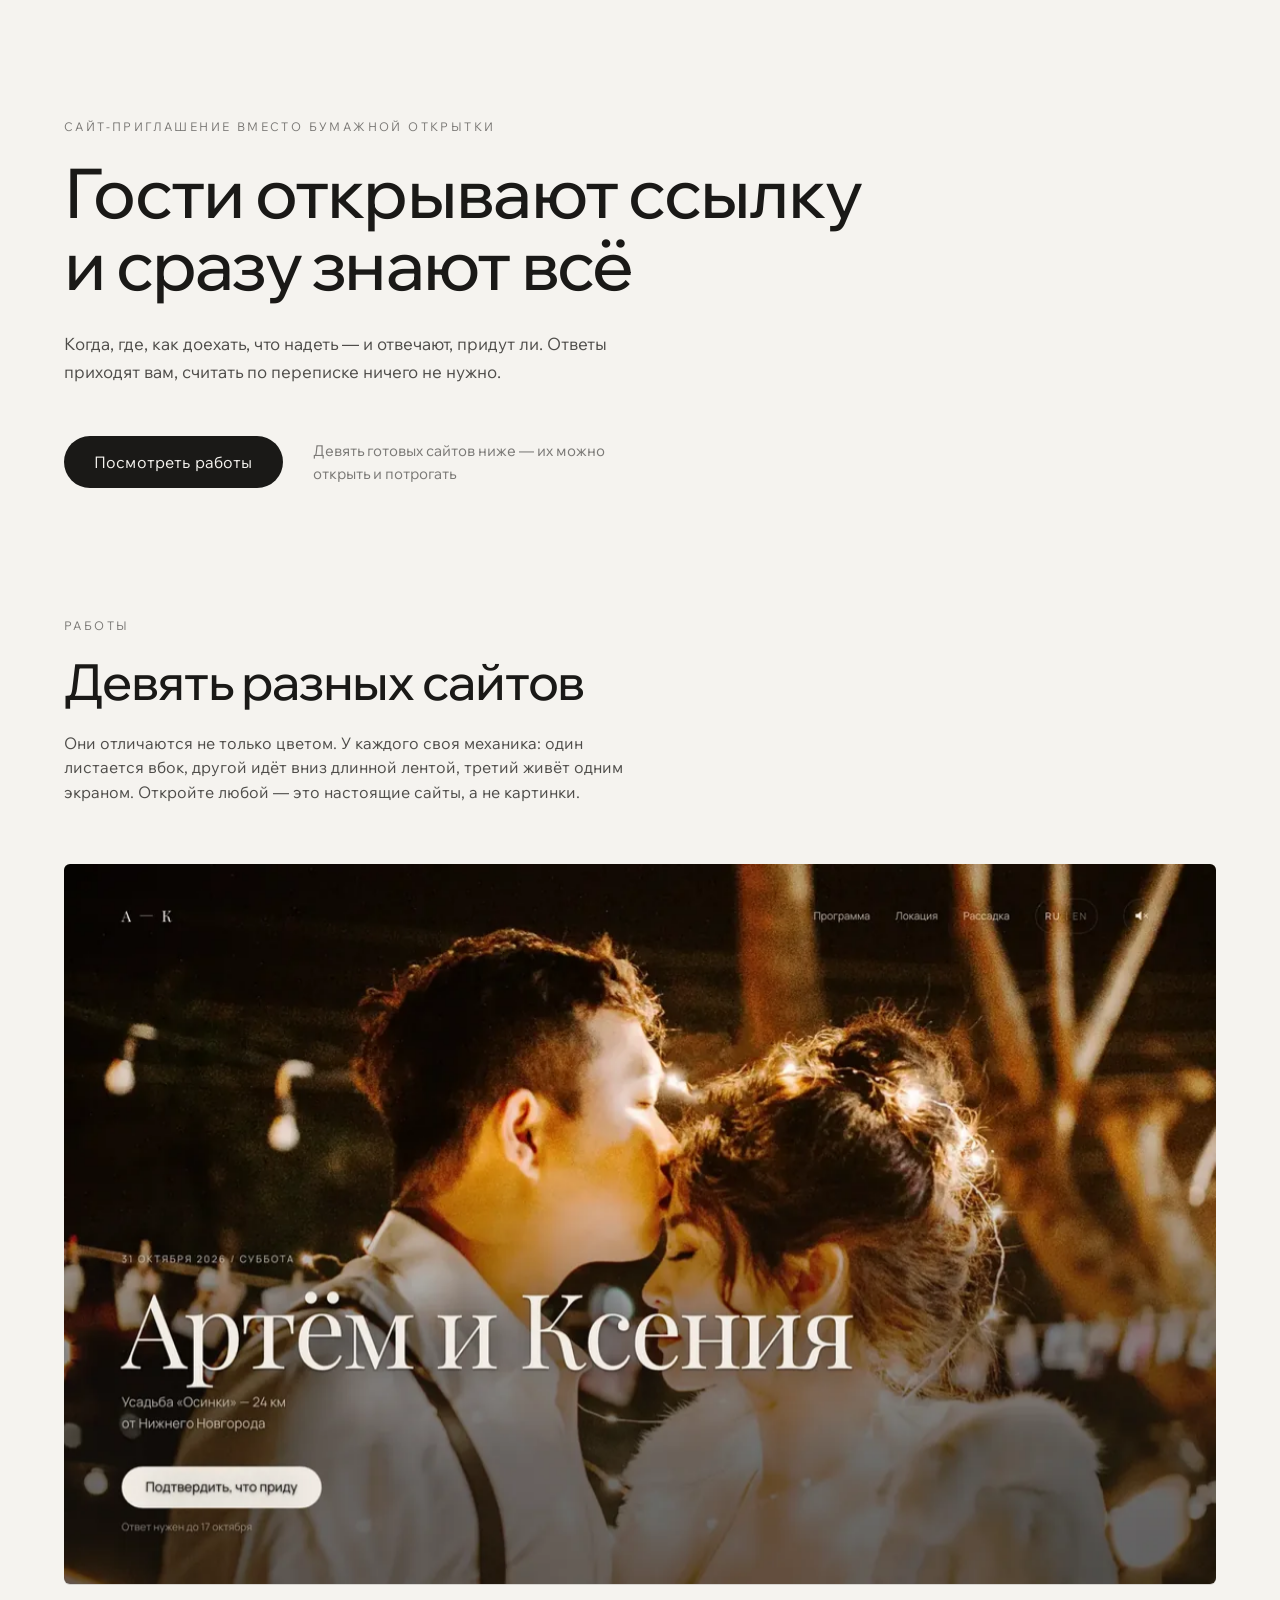
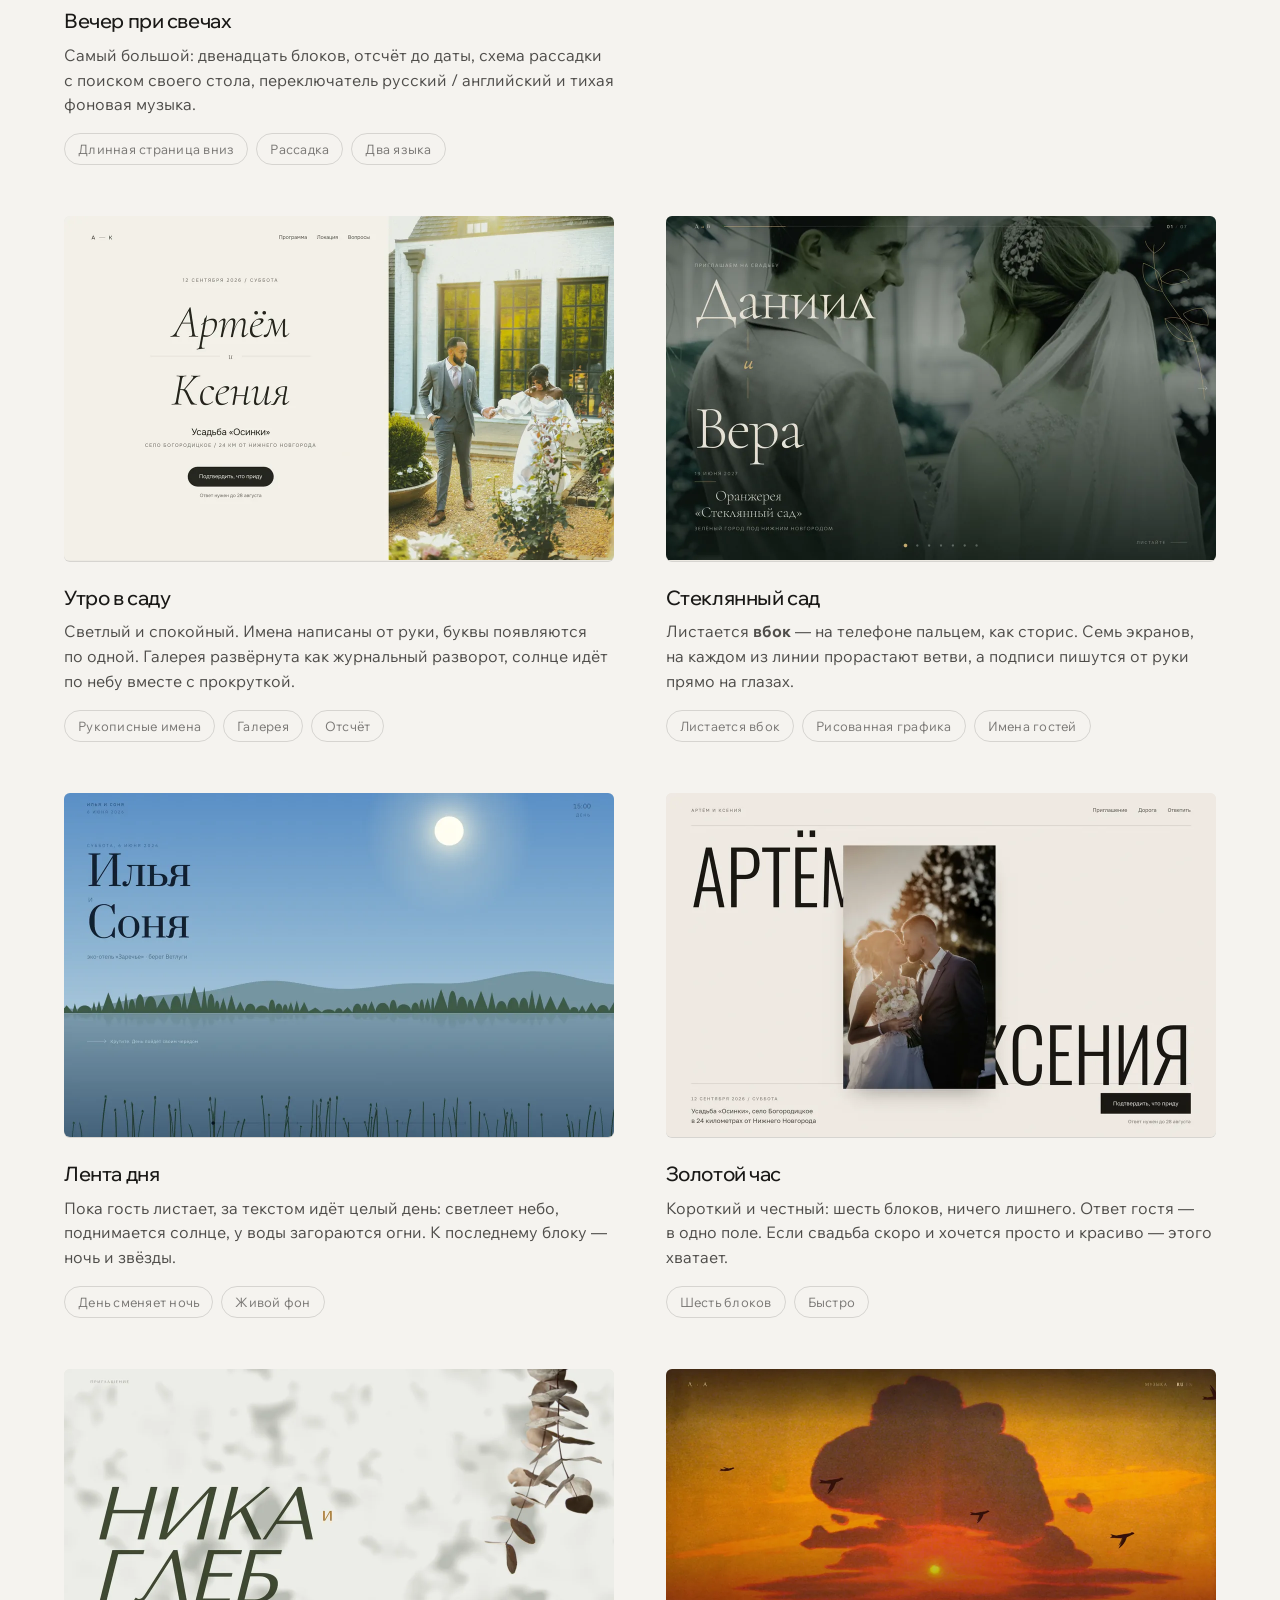
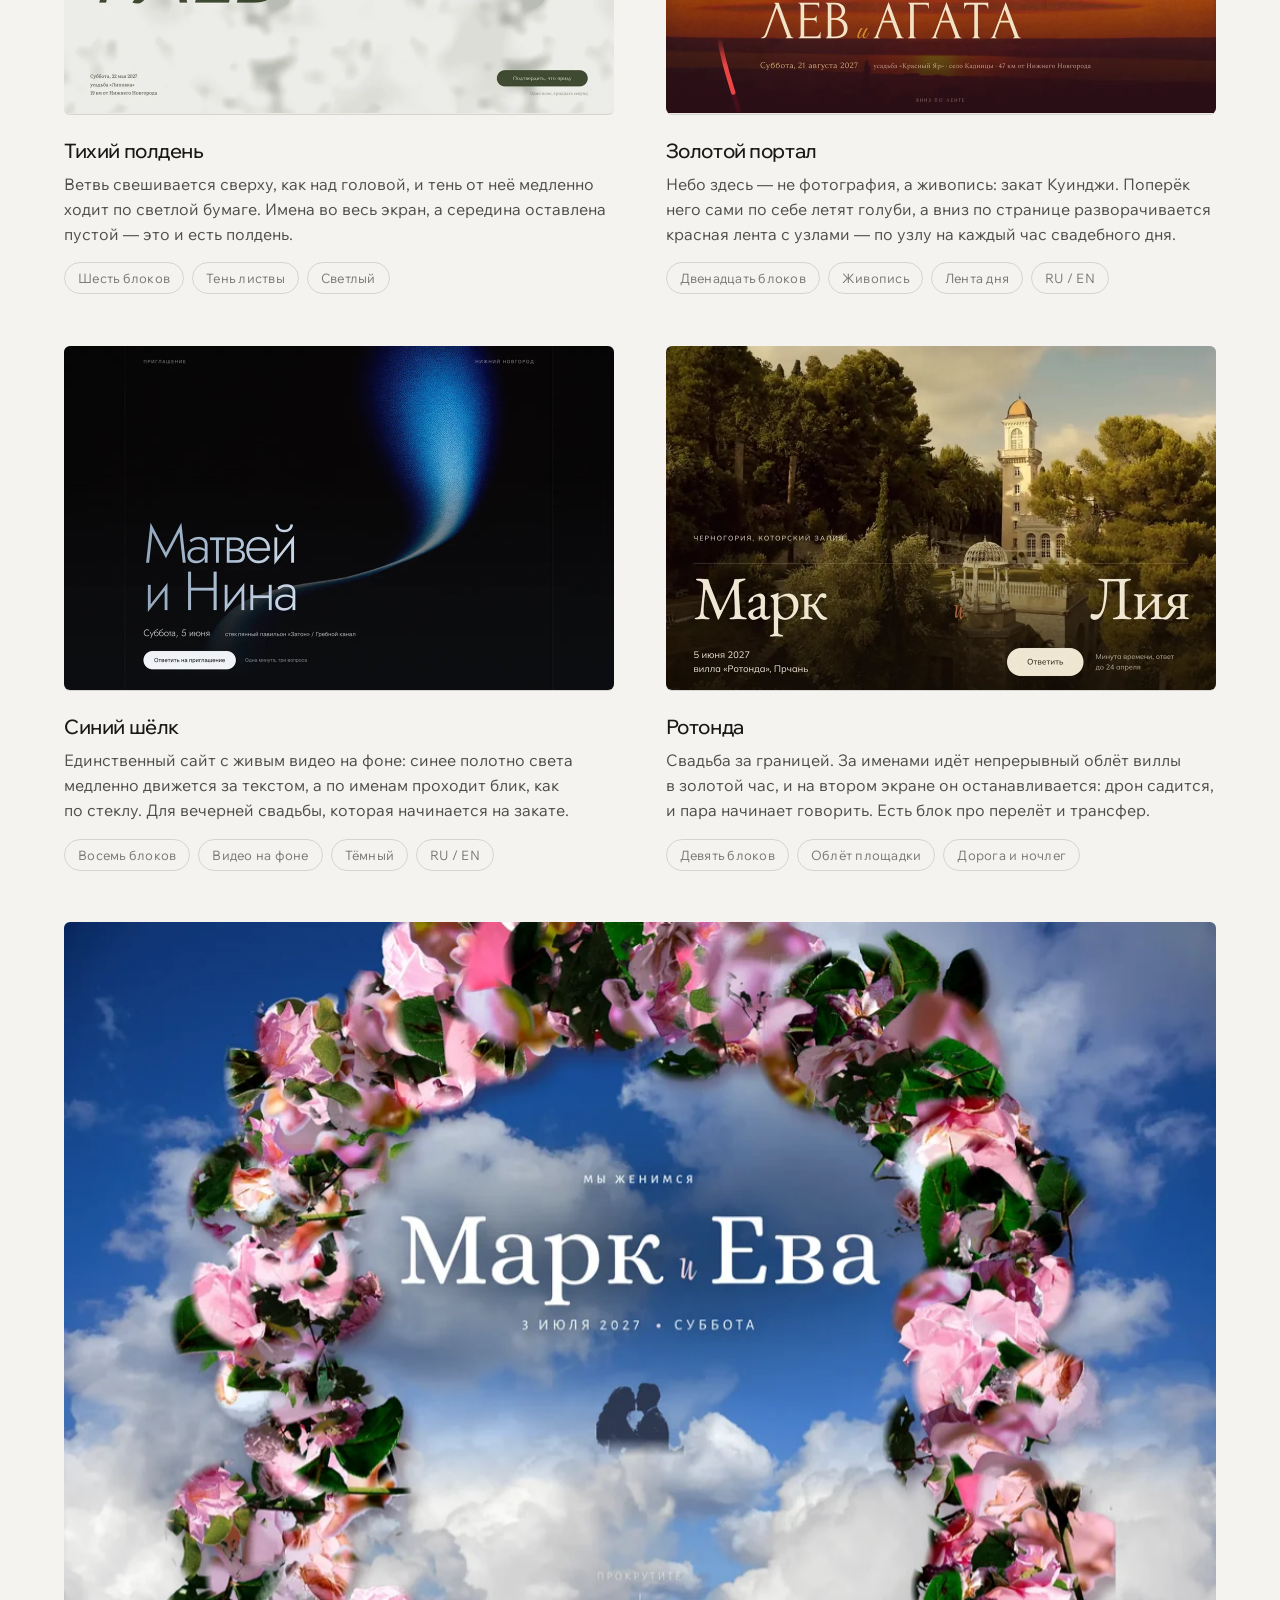
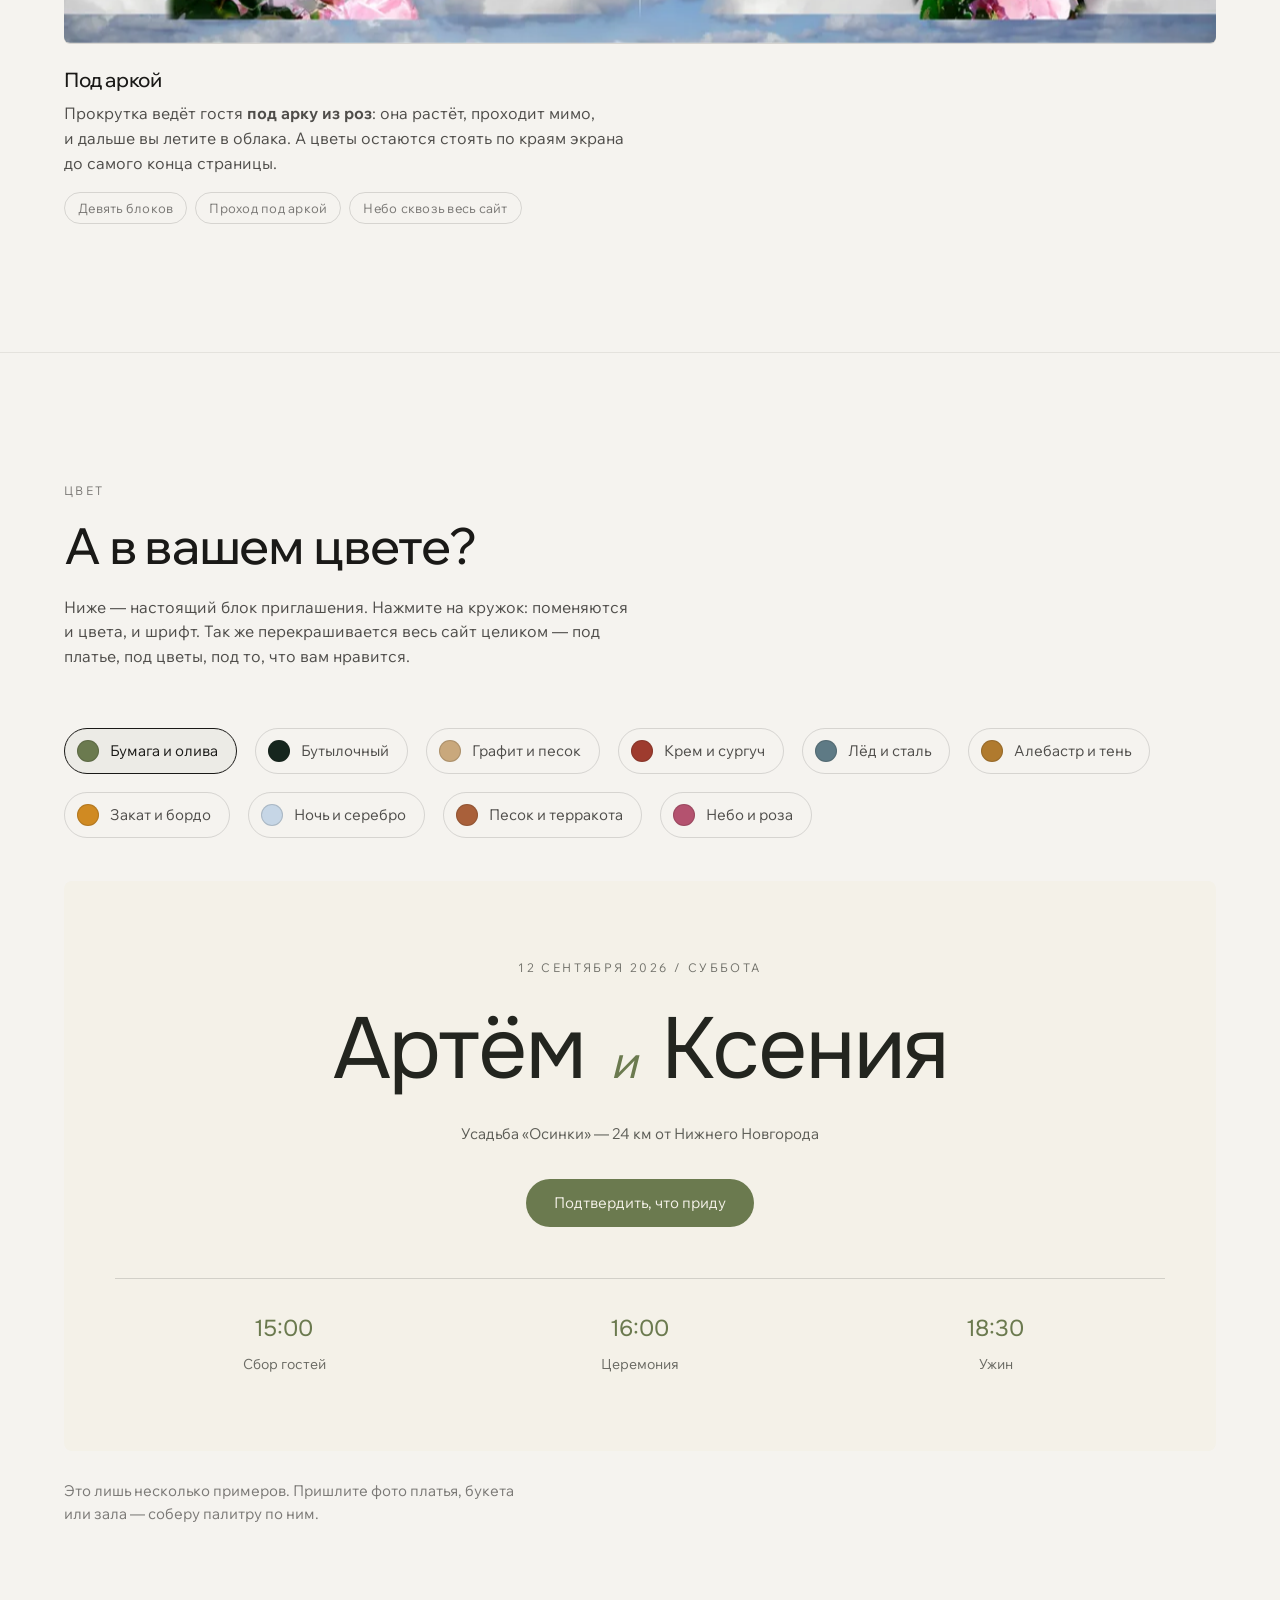
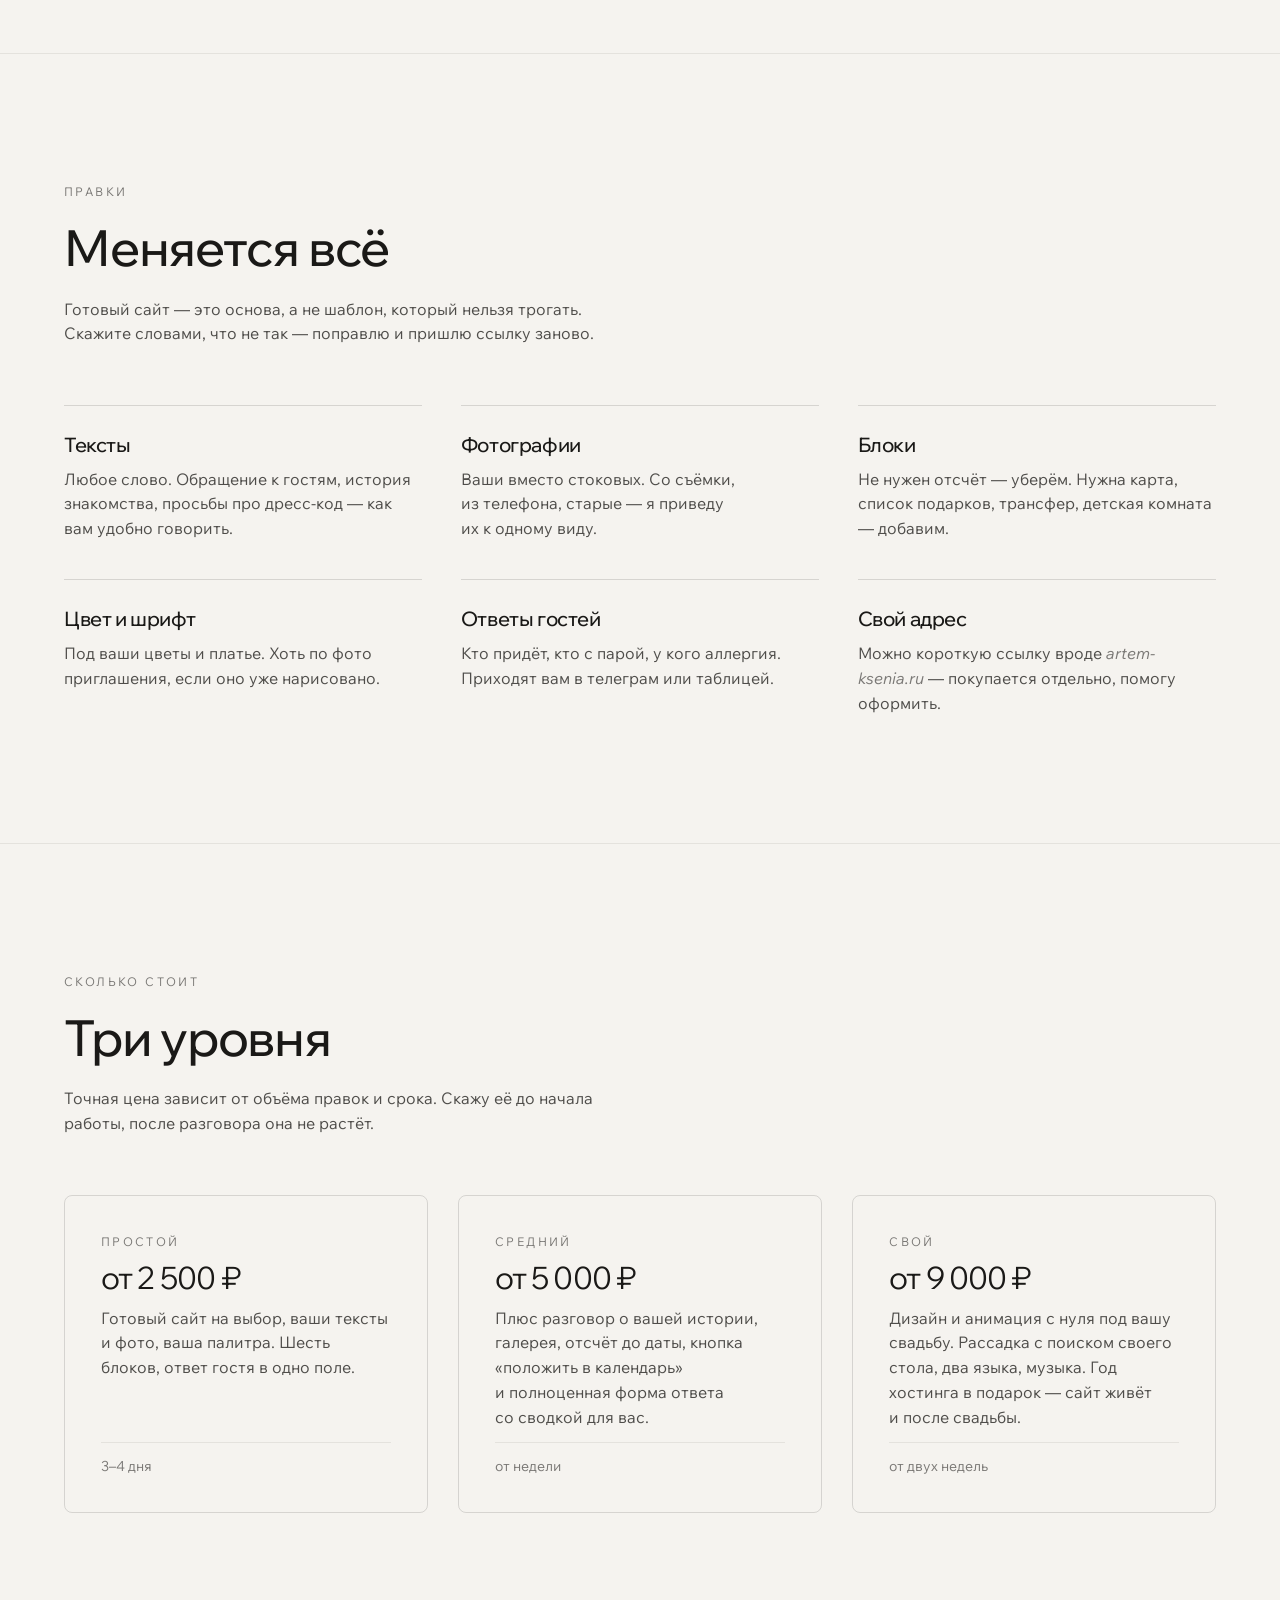
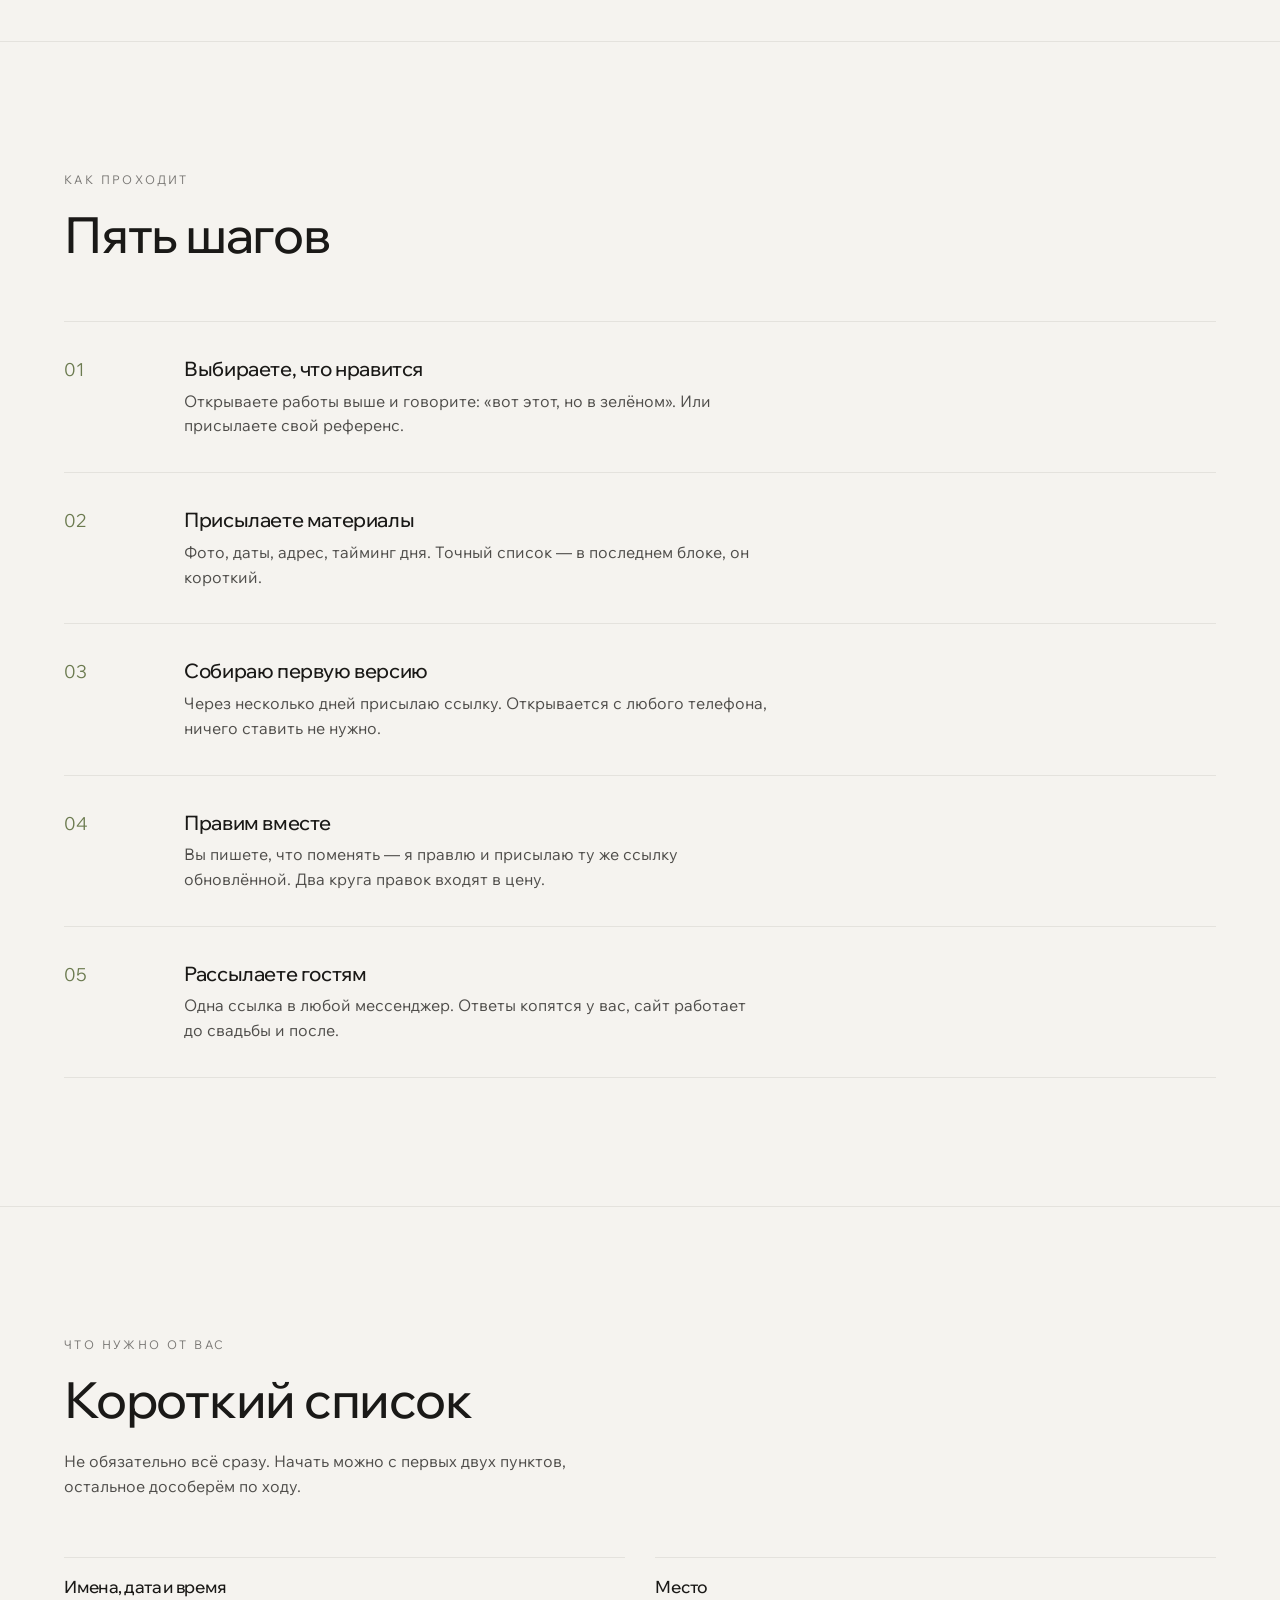
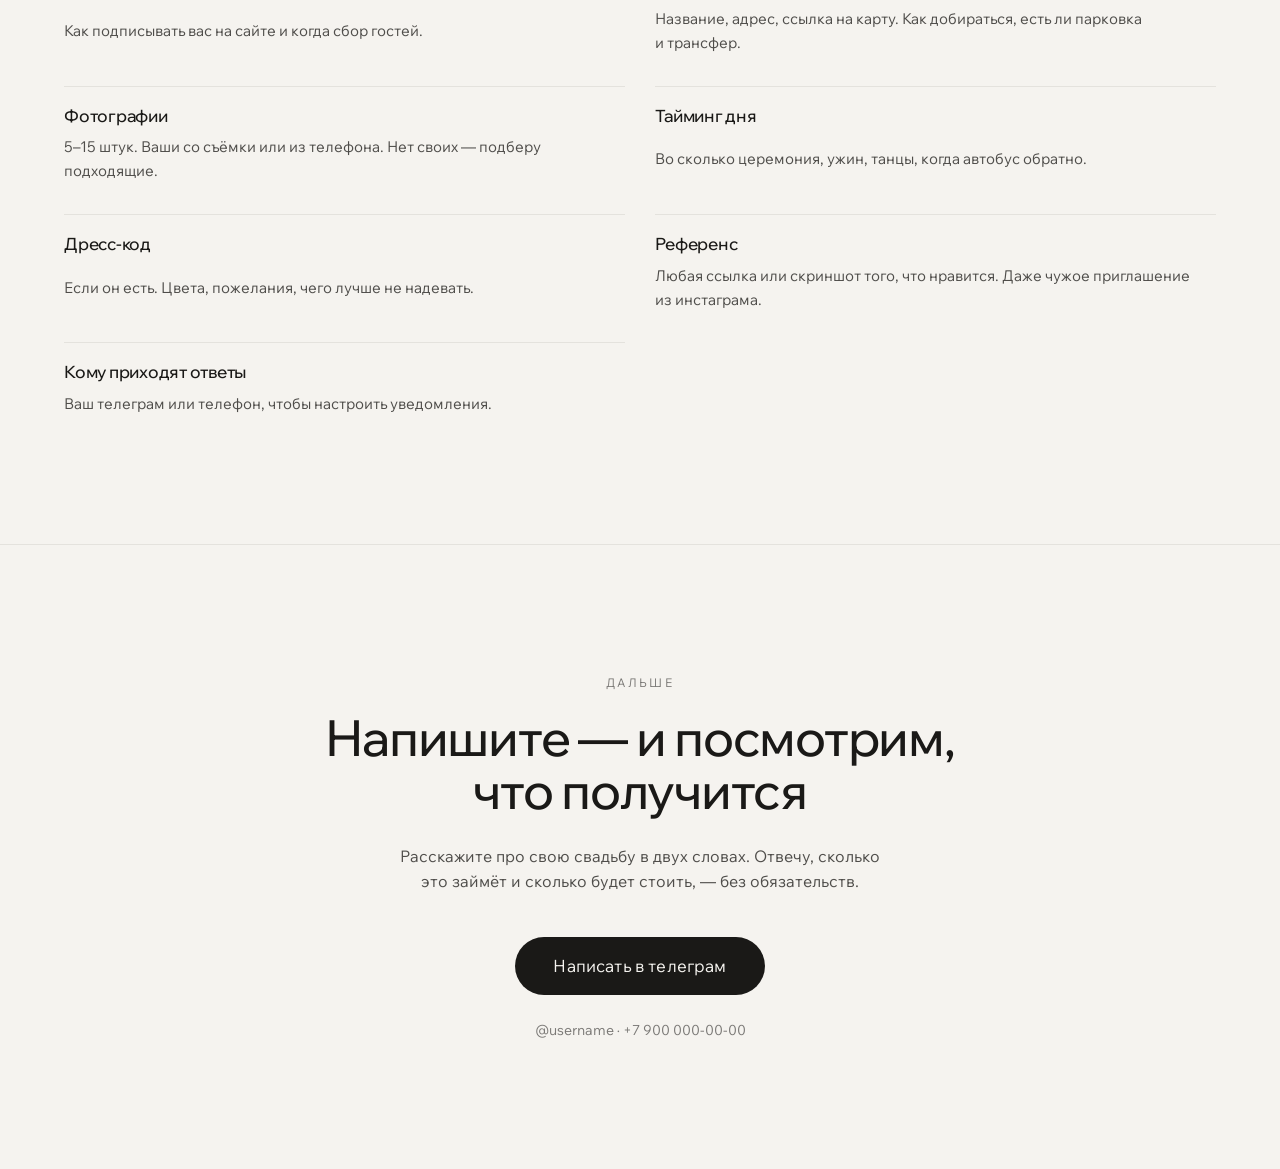
==== commit ea5195e5: "Под аркой: цветочная арка, один пролёт, рамка из гирлянд; витрина обновлена" ====
--- a/index.html
+++ b/index.html
@@ -162,15 +162,15 @@
     </li>
     <li class="work">
       <a class="work__shot" href="arka/" target="_blank" rel="noopener">
-        <img src="assets/preview-arka.webp" alt="Каменная арка в мху, сквозь проём видно сиреневое небо, имена пары внутри арки" loading="lazy" width="1100" height="688">
-        <span class="work__go">Открыть сайт</span>
-      </a>
-      <div class="work__txt">
-        <h3>Сквозь арку</h3>
-        <p>Прокрутка ведёт гостя <b>внутрь</b> заросшей каменной арки: она растёт,
-           проходит мимо, и за&nbsp;ней открывается другой экран. Так трижды
-           за&nbsp;страницу, и&nbsp;каждый раз арка другая.</p>
-        <p class="work__tags"><i>Девять блоков</i><i>Проход сквозь арку</i><i>Галерея</i></p>
+        <img src="assets/preview-arka.webp" alt="Арка из розовых роз на фоне голубого неба, под ней стоит пара, между цветами имена" loading="lazy" width="1100" height="688">
+        <span class="work__go">Открыть сайт</span>
+      </a>
+      <div class="work__txt">
+        <h3>Под аркой</h3>
+        <p>Прокрутка ведёт гостя <b>под арку из&nbsp;роз</b>: она растёт, проходит мимо,
+           и&nbsp;дальше вы летите в&nbsp;облака. А&nbsp;цветы остаются стоять по&nbsp;краям
+           экрана до&nbsp;самого конца страницы.</p>
+        <p class="work__tags"><i>Девять блоков</i><i>Проход под аркой</i><i>Небо сквозь весь сайт</i></p>
       </div>
     </li>
   </ul>
@@ -196,7 +196,7 @@
     <button type="button" class="sw" data-p="sunset" aria-pressed="false"><i></i><span>Закат и&nbsp;бордо</span></button>
     <button type="button" class="sw" data-p="silver" aria-pressed="false"><i></i><span>Ночь и&nbsp;серебро</span></button>
     <button type="button" class="sw" data-p="terra"  aria-pressed="false"><i></i><span>Песок и&nbsp;терракота</span></button>
-    <button type="button" class="sw" data-p="moss"   aria-pressed="false"><i></i><span>Мох и&nbsp;сирень</span></button>
+    <button type="button" class="sw" data-p="sky"    aria-pressed="false"><i></i><span>Небо и&nbsp;роза</span></button>
   </div>
 
   <div class="demo" id="demo">
--- a/showcase.css
+++ b/showcase.css
@@ -142,6 +142,7 @@
 .sw[data-p=sunset] {--dot:#D08A22}
 .sw[data-p=silver] {--dot:#C6D6E6}
 .sw[data-p=terra]  {--dot:#A9603A}
+.sw[data-p=sky]    {--dot:#B4526F}
 
 /* демо-блок: цвета и шрифт приходят переменными, меняются мгновенно */
 .demo{
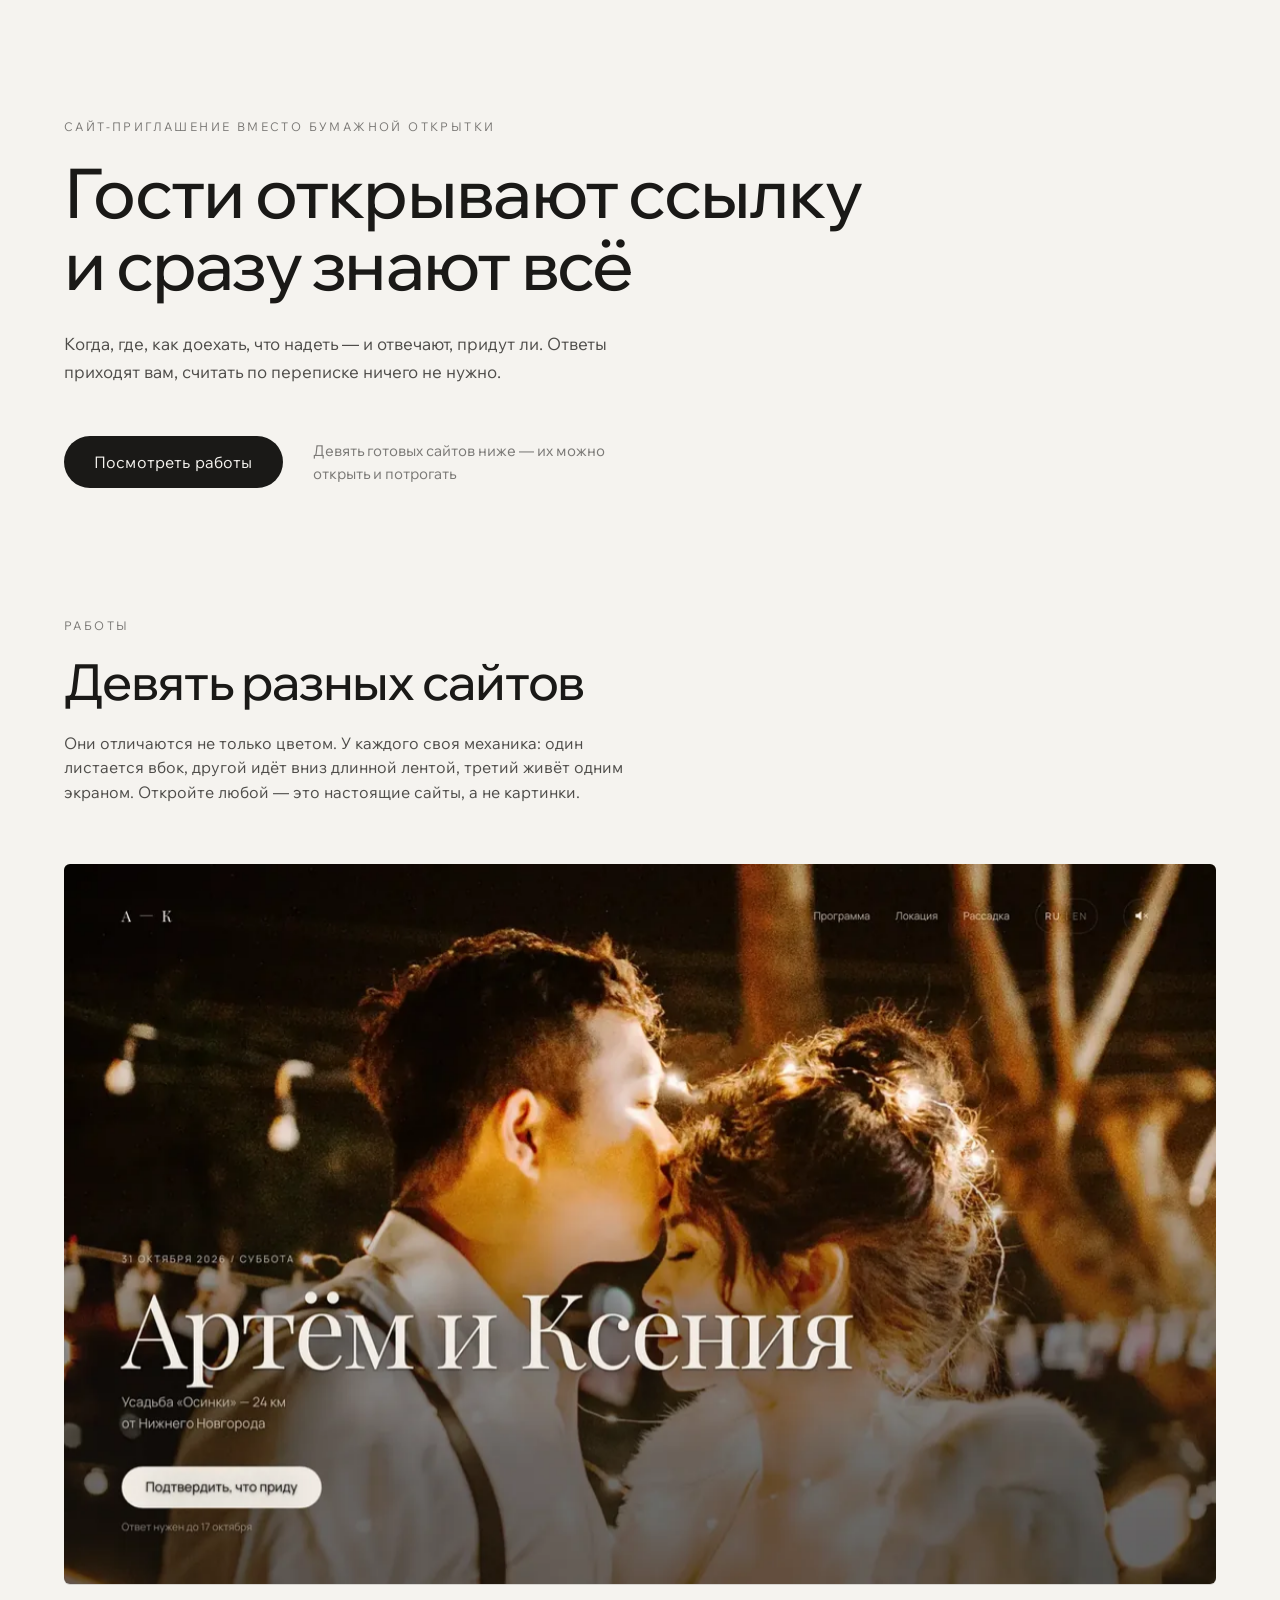
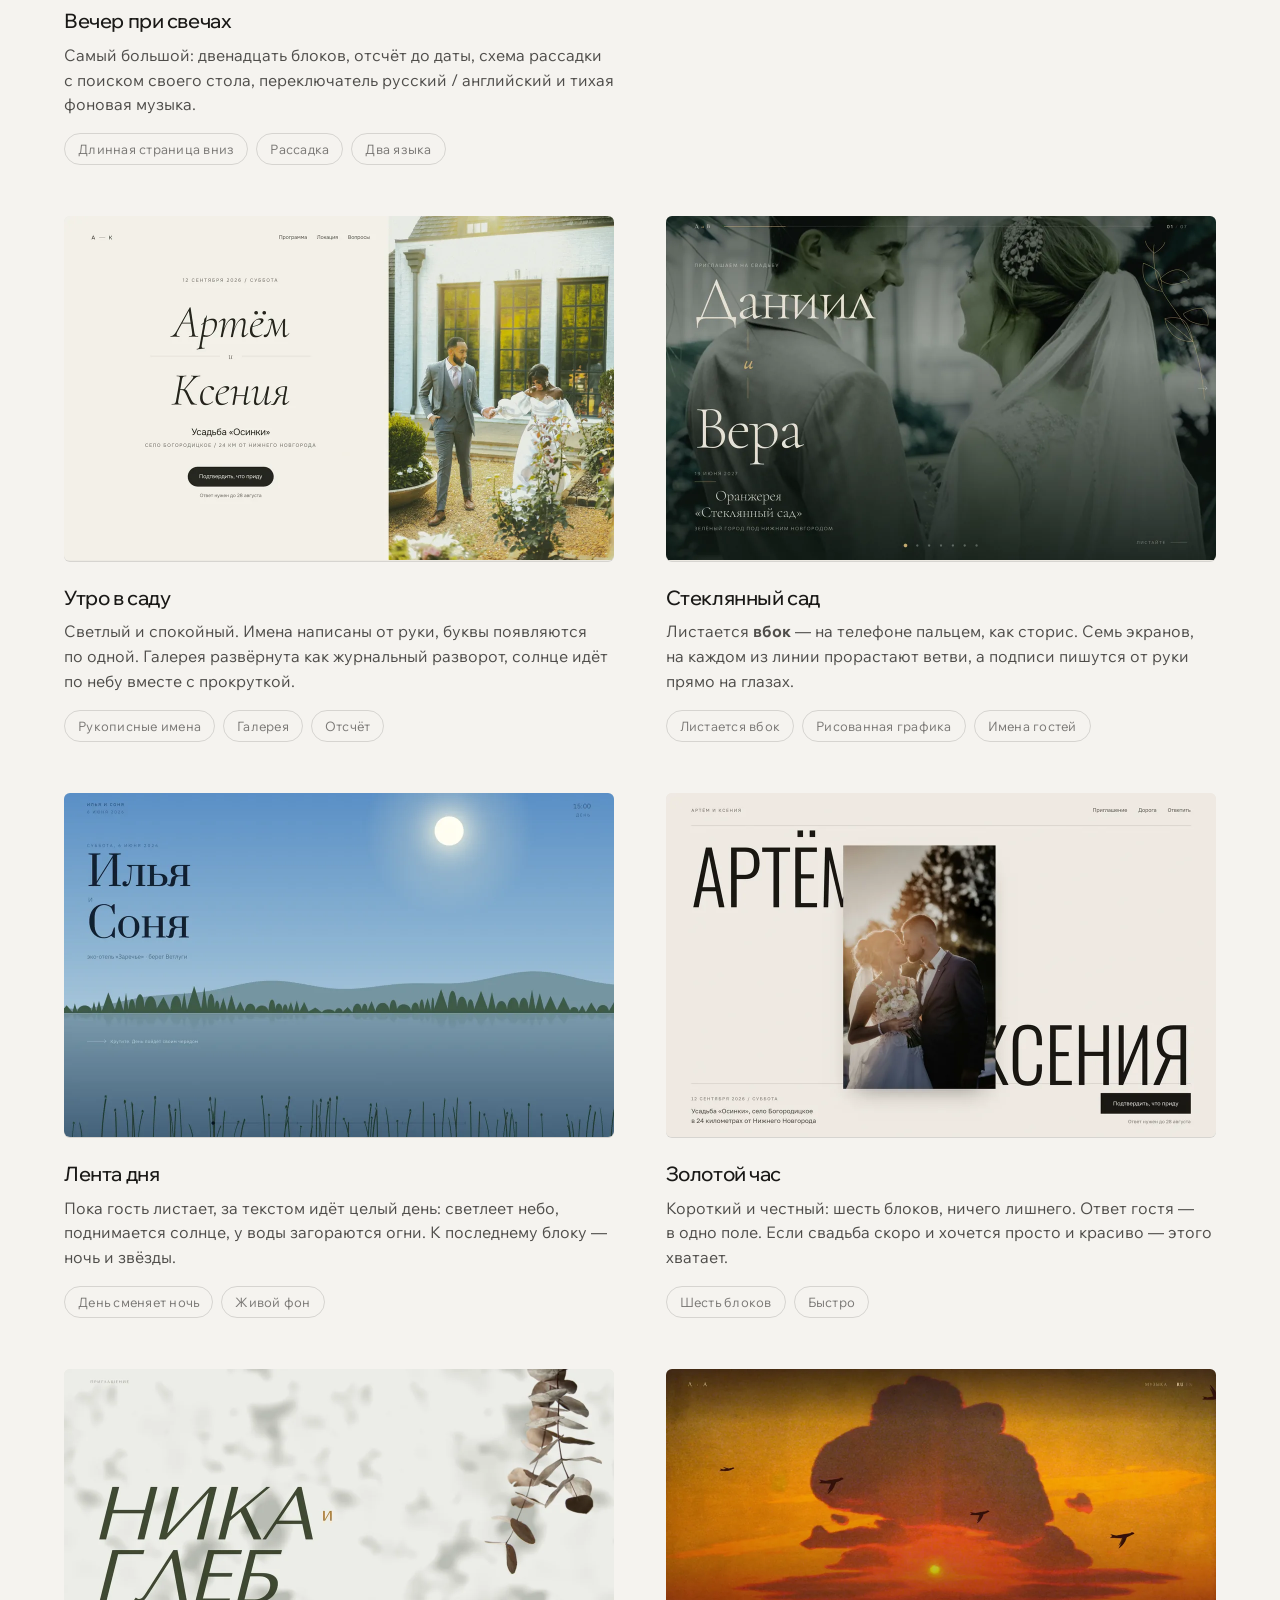
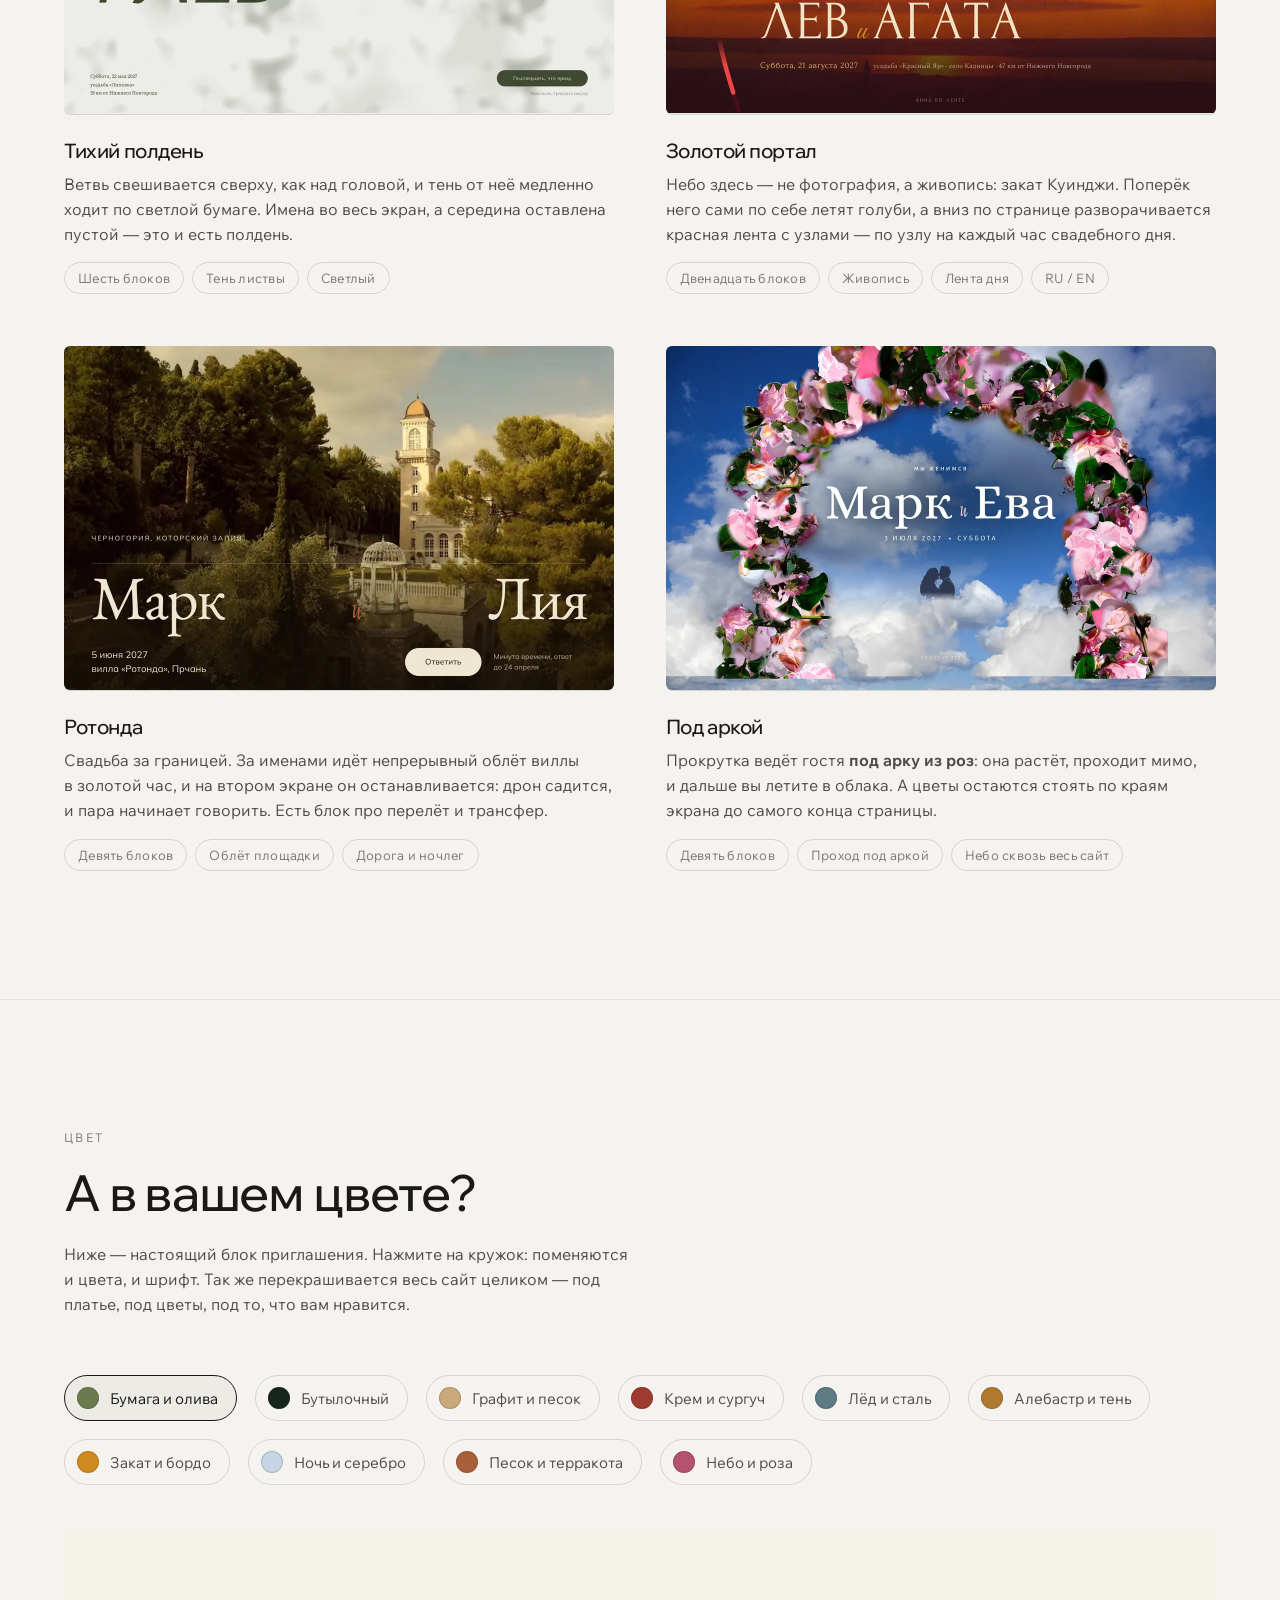
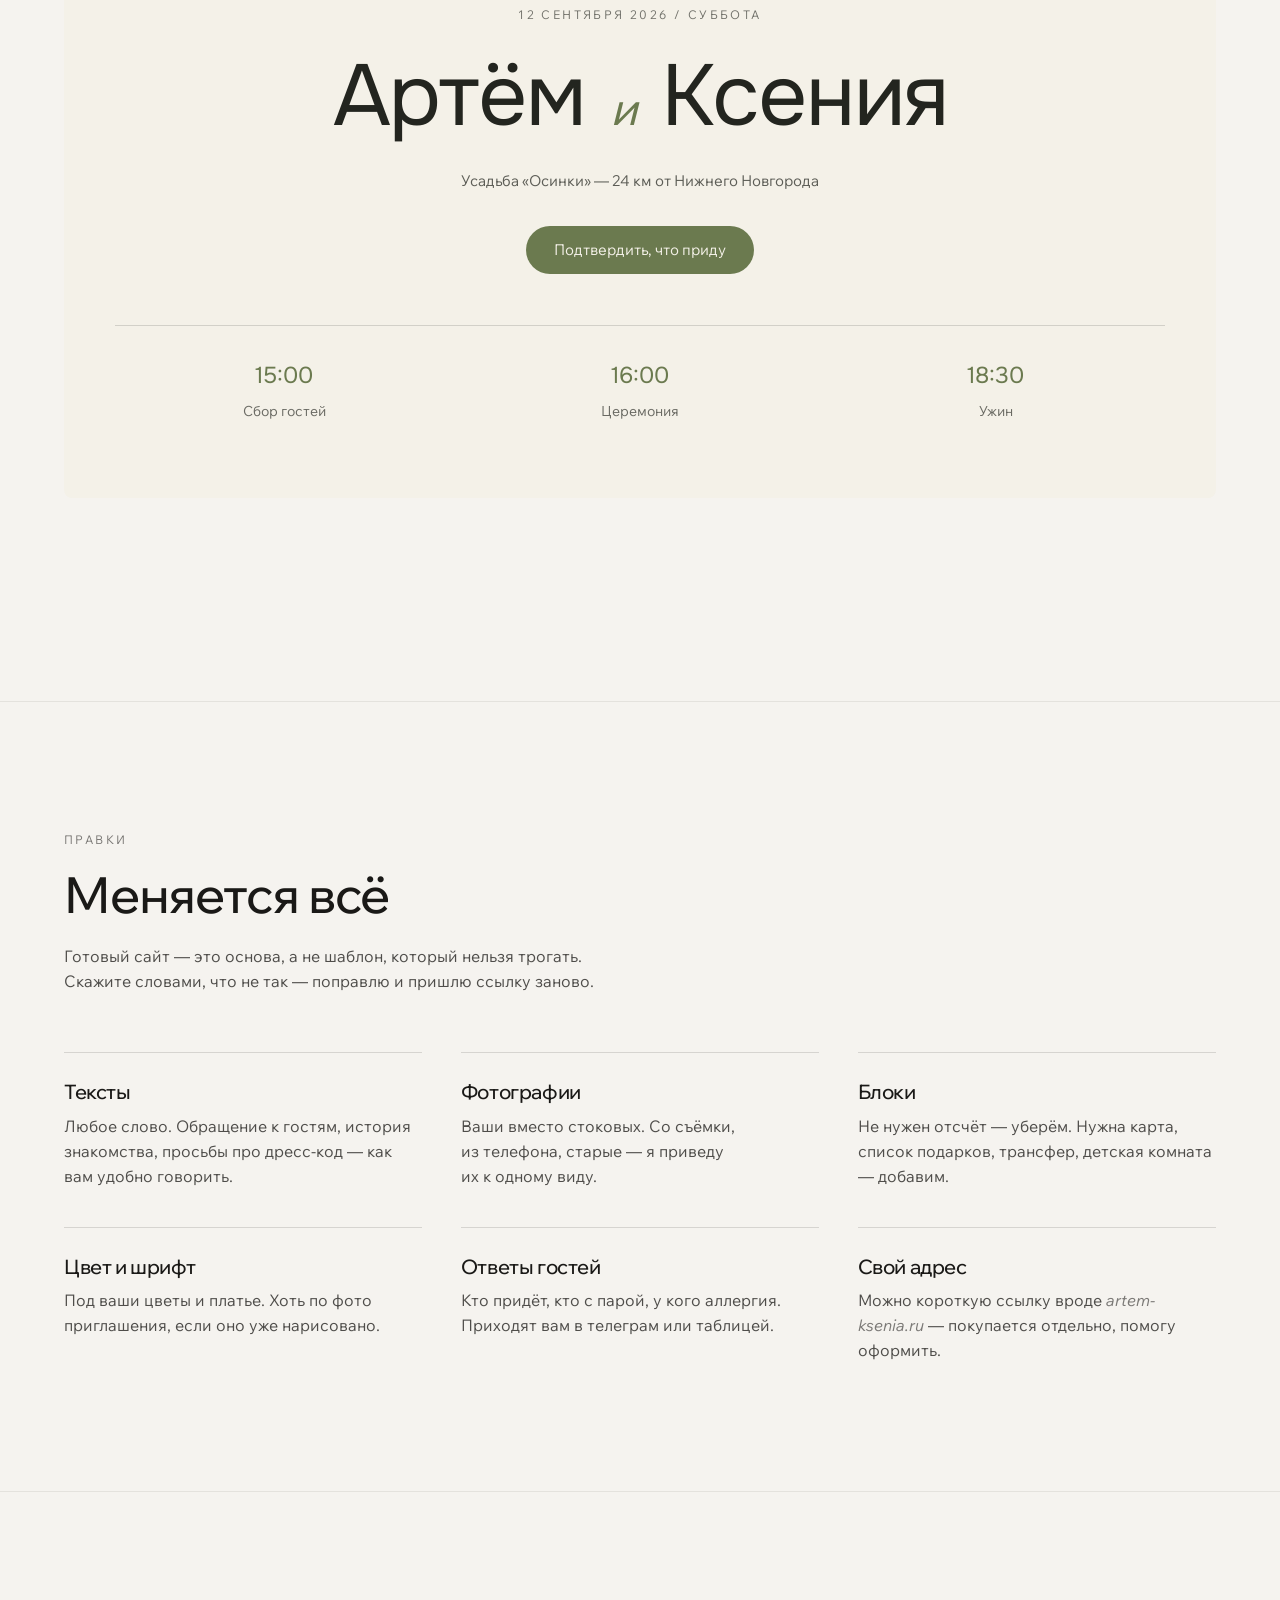
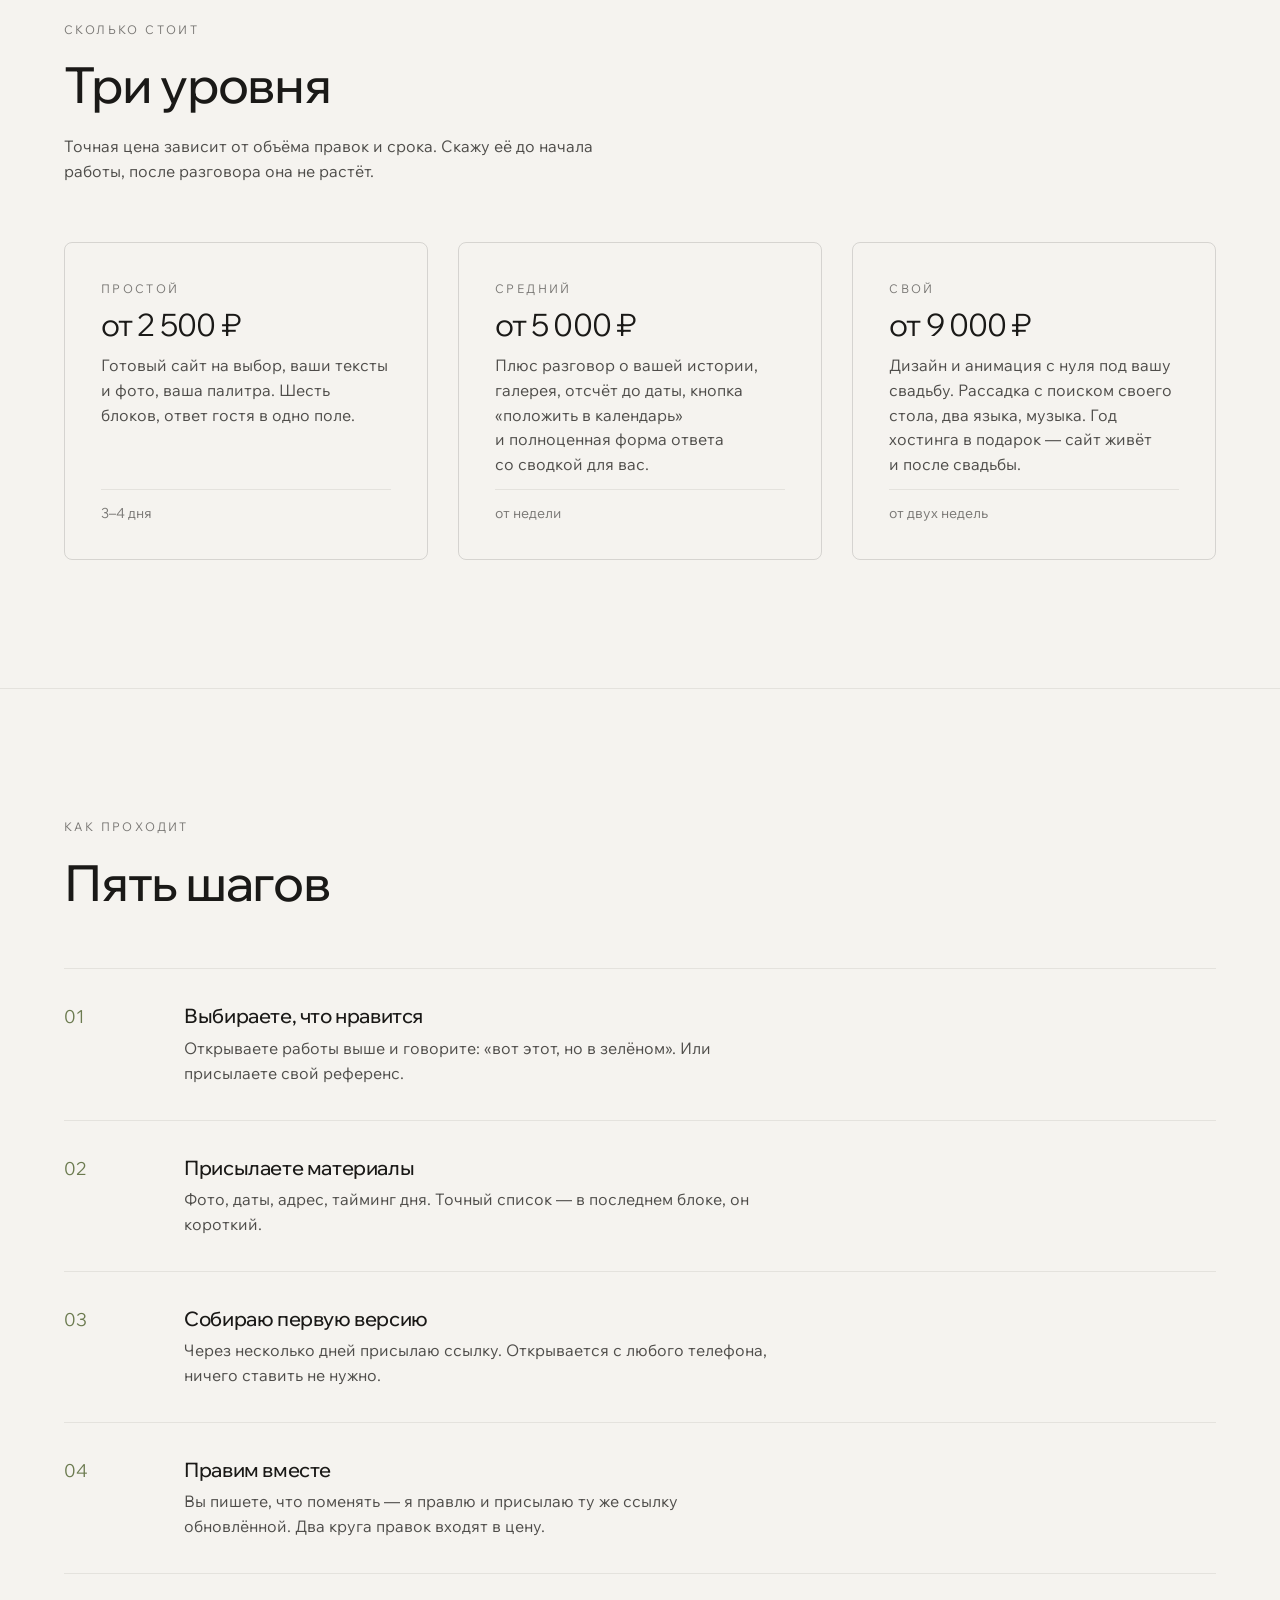
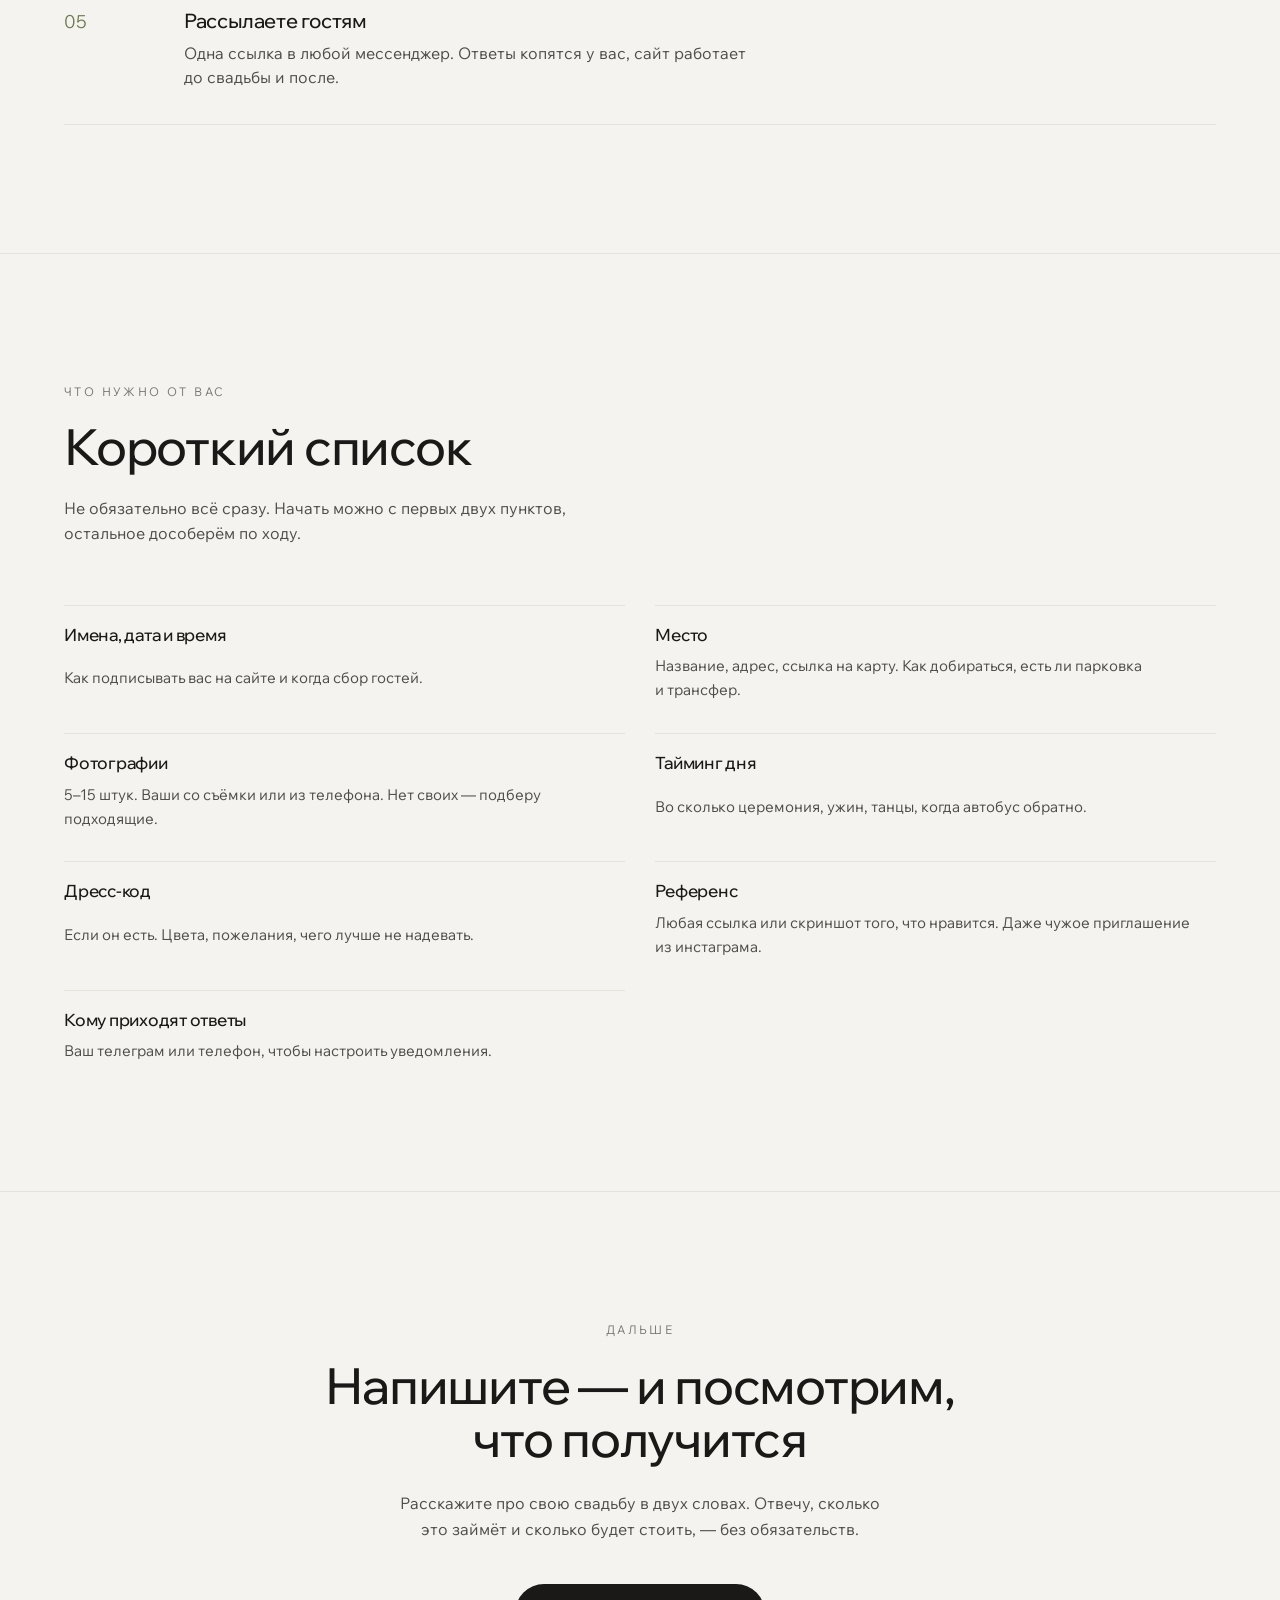
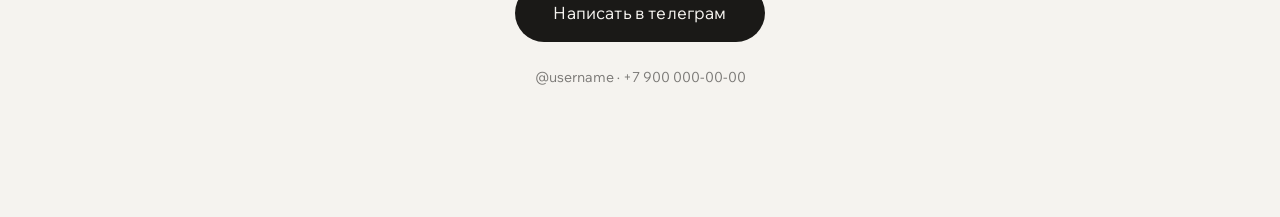
==== commit ee263d72: "Полдень: убран блок обещания, переписаны тексты, чинит наезд тени; витрина без «Синего шёлка»" ====
--- a/index.html
+++ b/index.html
@@ -135,19 +135,6 @@
     </li>
 
     <li class="work">
-      <a class="work__shot" href="aura/" target="_blank" rel="noopener">
-        <img src="assets/preview-aura.webp" alt="Тёмный сайт: синее шёлковое полотно движется на фоне, имена пары светятся" loading="lazy" width="1100" height="688">
-        <span class="work__go">Открыть сайт</span>
-      </a>
-      <div class="work__txt">
-        <h3>Синий шёлк</h3>
-        <p>Единственный сайт с&nbsp;живым видео на&nbsp;фоне: синее полотно света
-           медленно движется за&nbsp;текстом, а&nbsp;по&nbsp;именам проходит блик, как
-           по&nbsp;стеклу. Для вечерней свадьбы, которая начинается на&nbsp;закате.</p>
-        <p class="work__tags"><i>Восемь блоков</i><i>Видео на&nbsp;фоне</i><i>Тёмный</i><i>RU / EN</i></p>
-      </div>
-    </li>
-    <li class="work">
       <a class="work__shot" href="rotonda/" target="_blank" rel="noopener">
         <img src="assets/preview-rotonda.webp" alt="Вилла с башней и белой ротондой в золотом свете, имена пары по краям кадра" loading="lazy" width="1100" height="688">
         <span class="work__go">Открыть сайт</span>
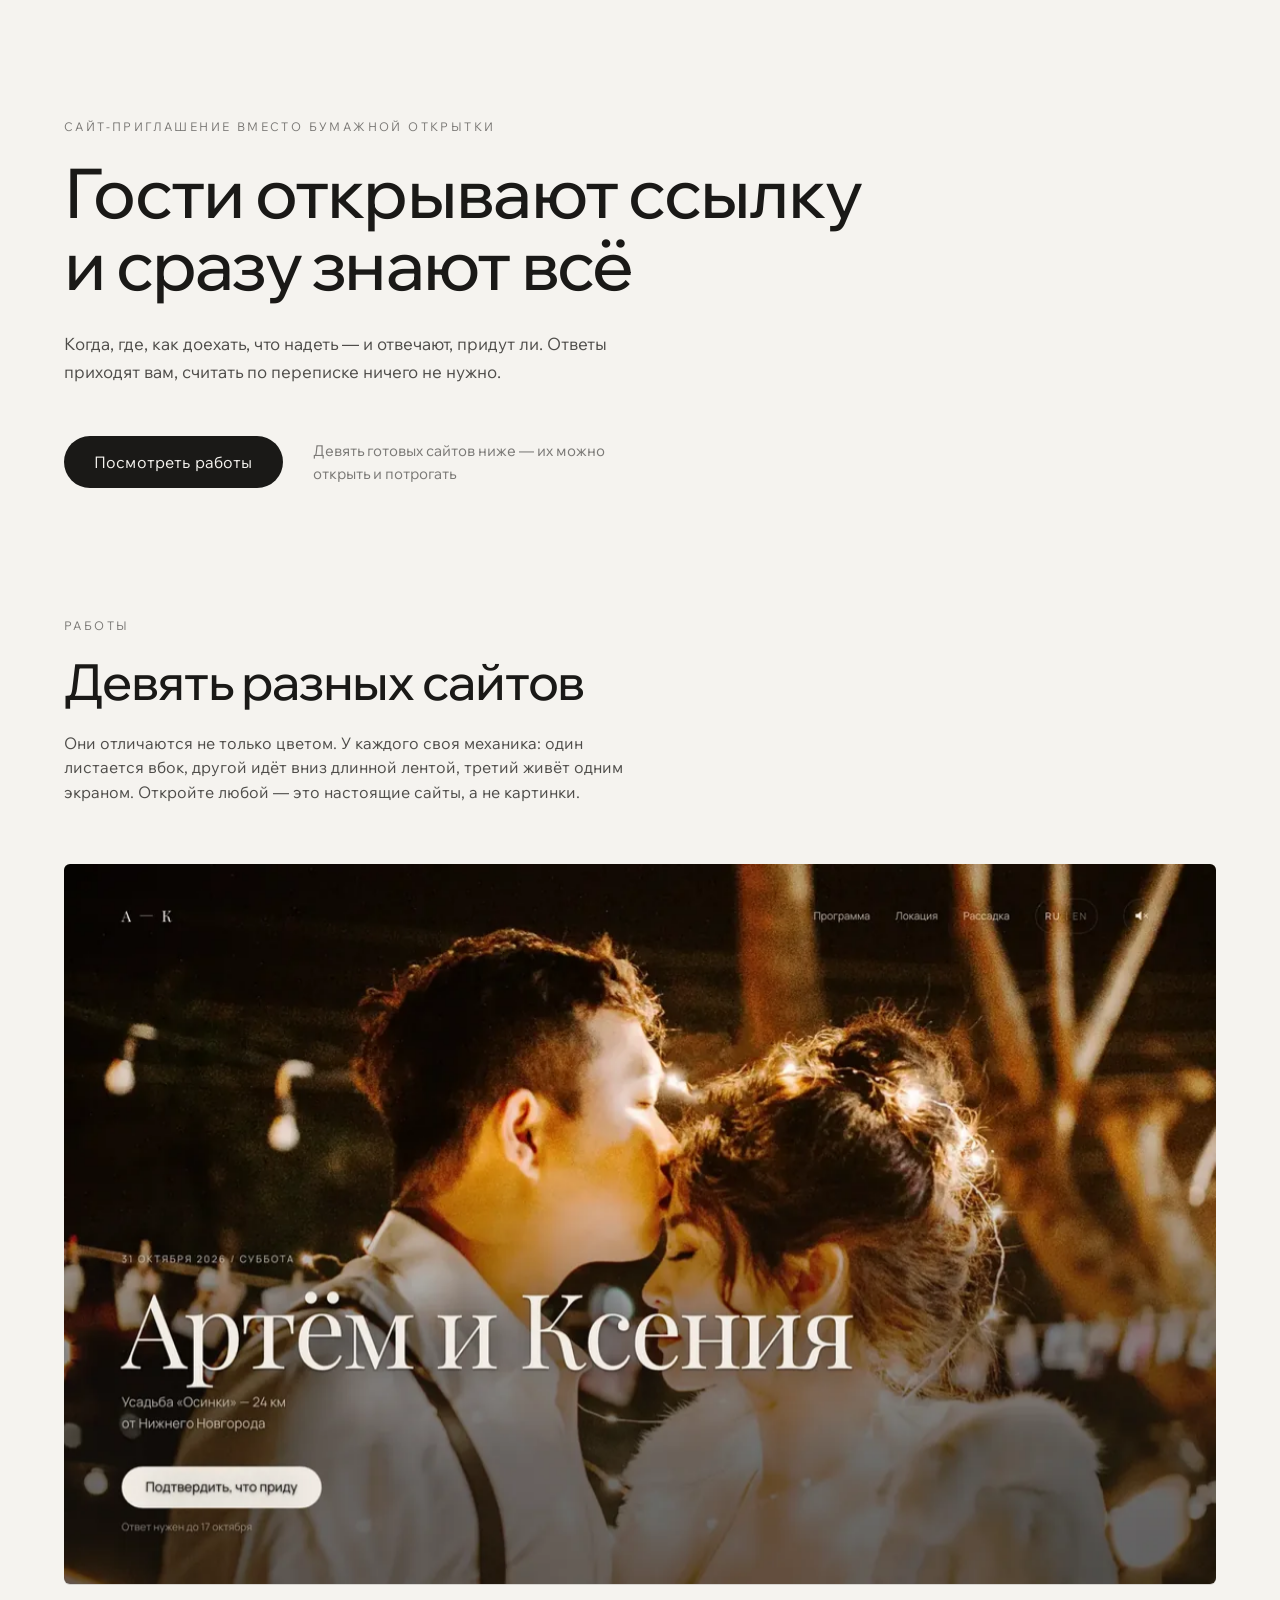
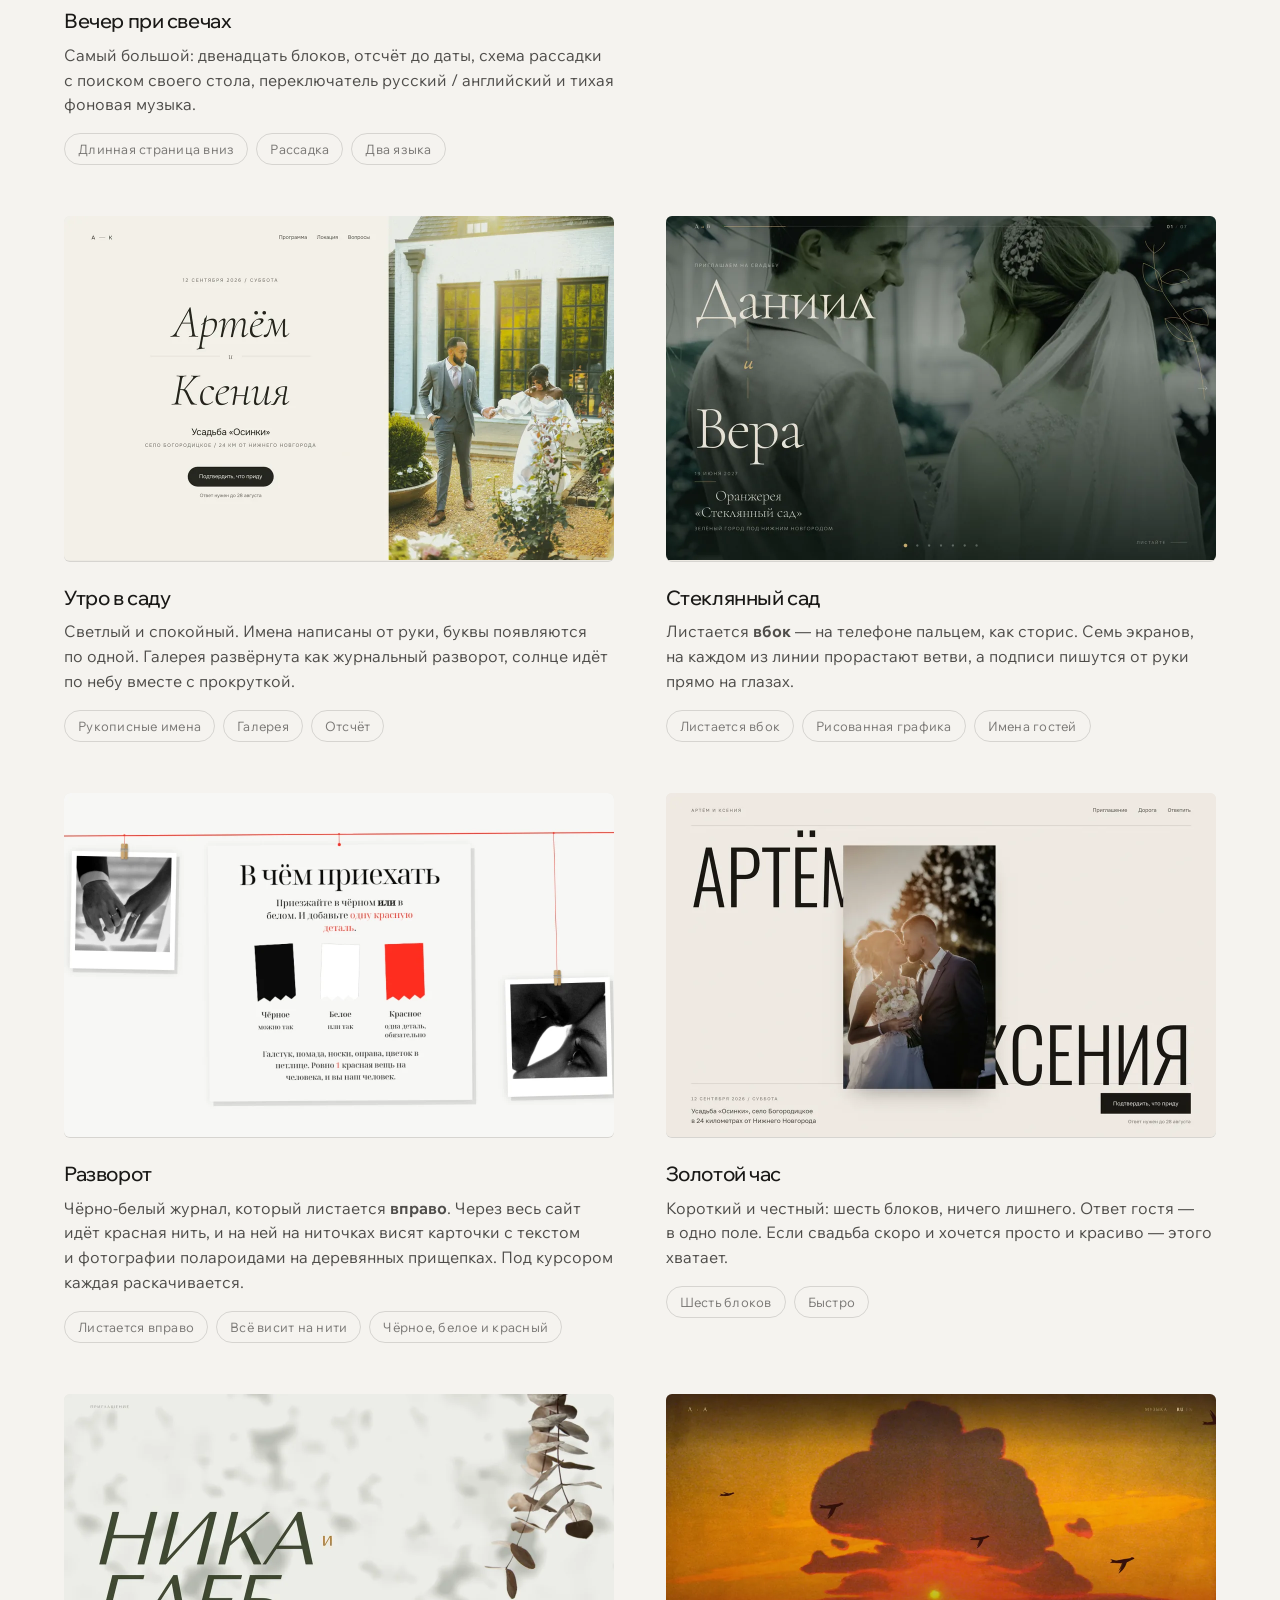
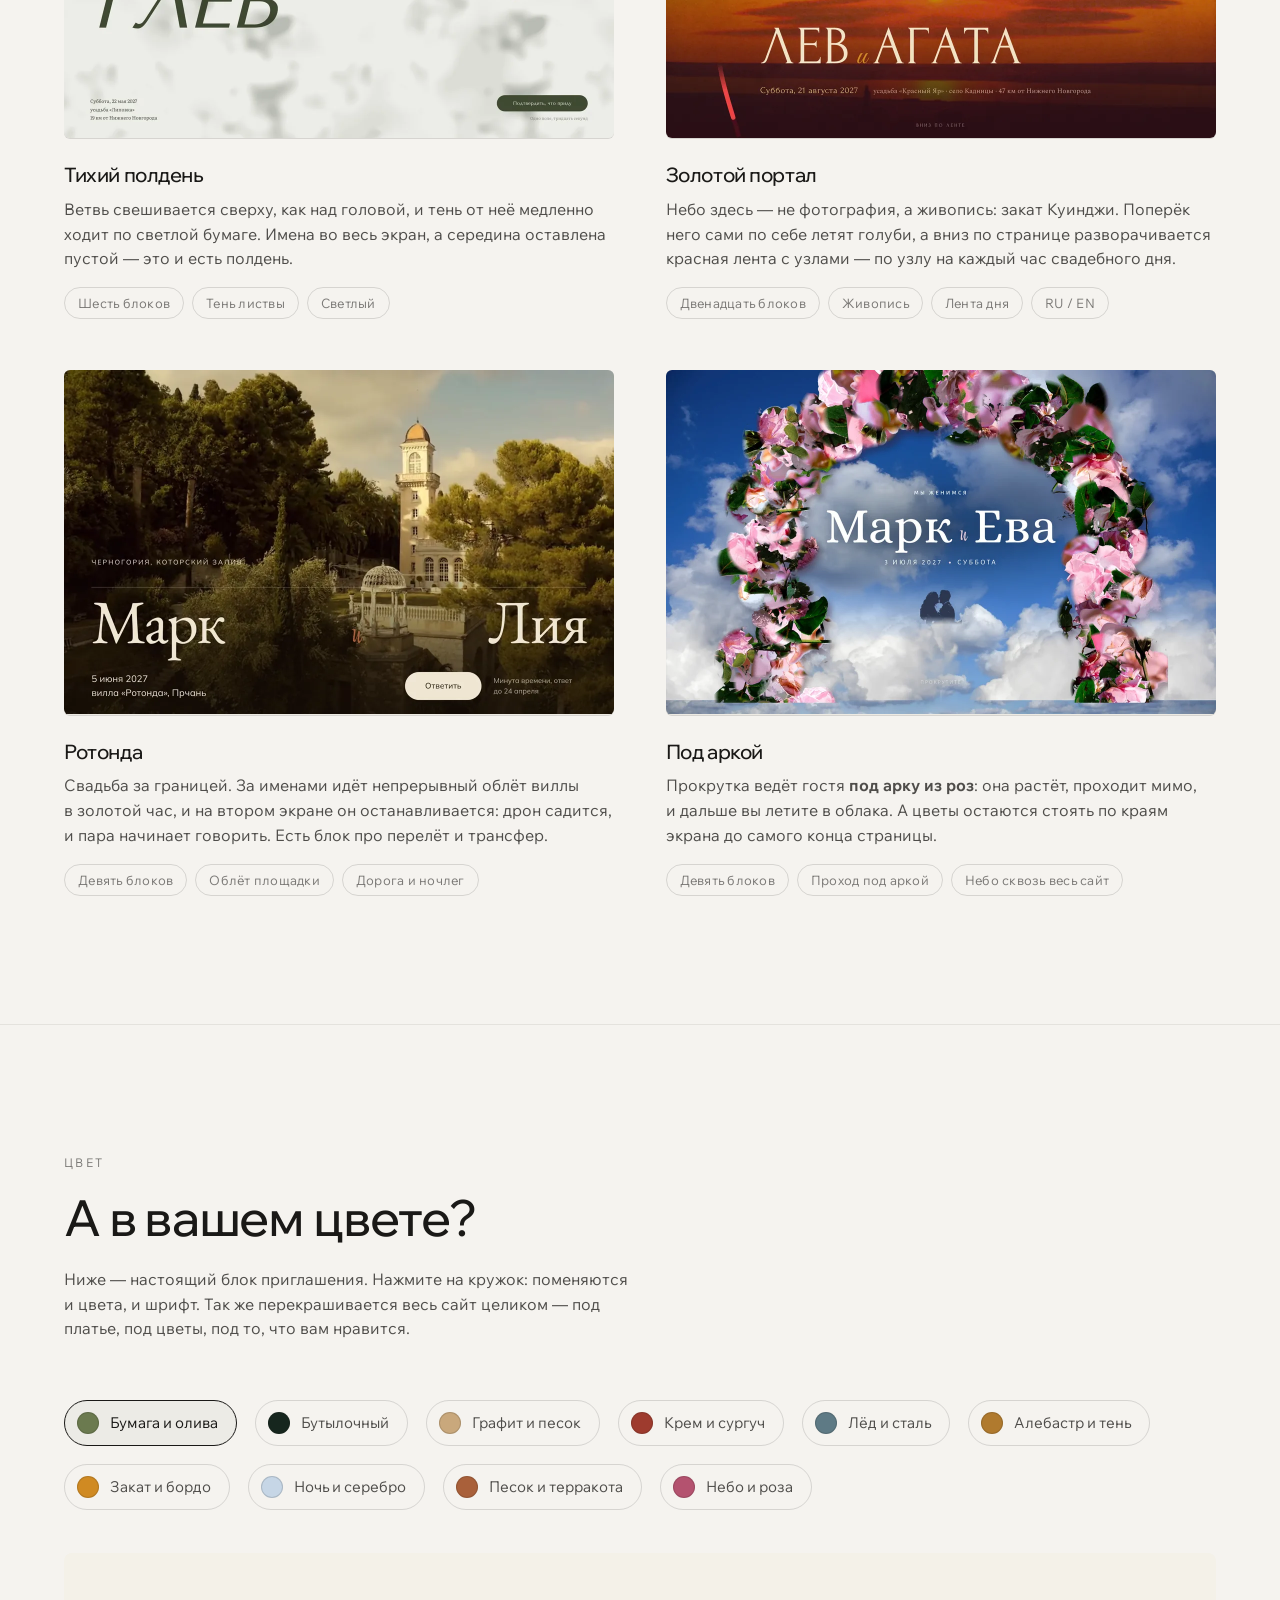
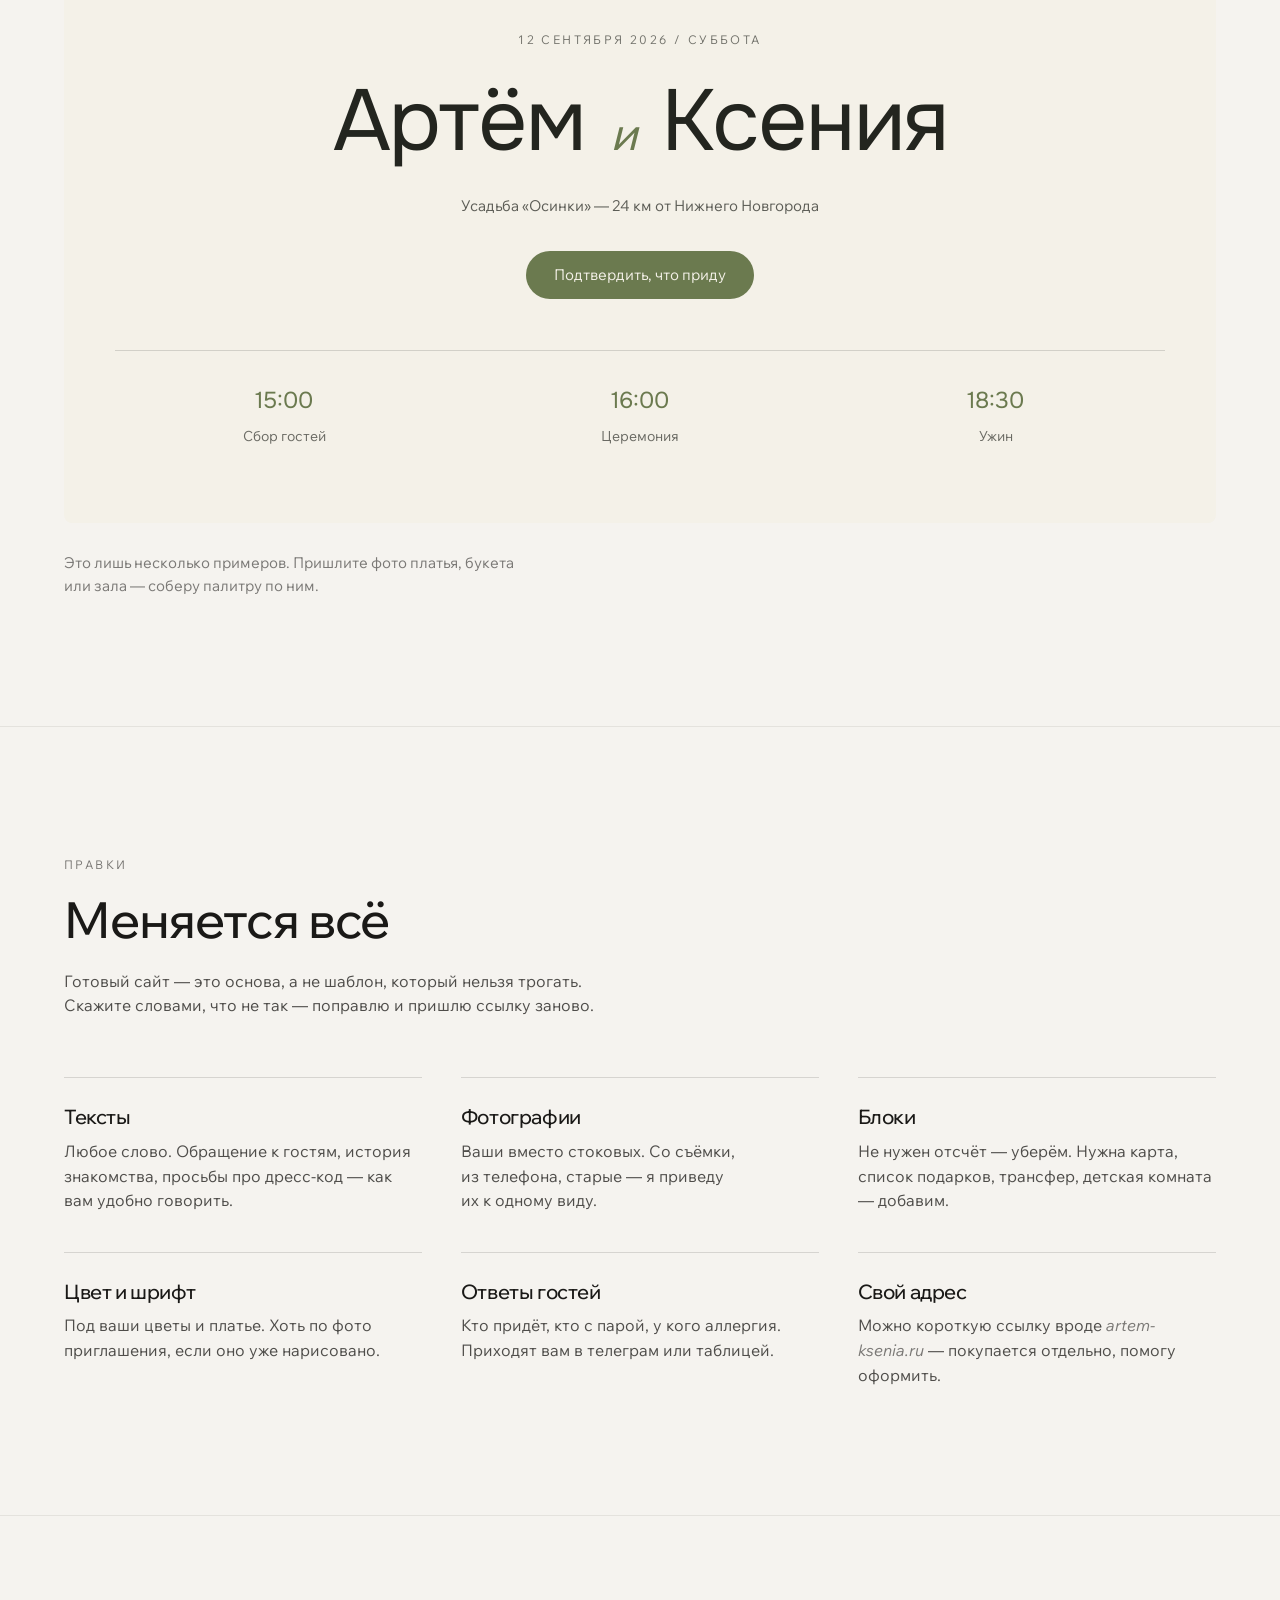
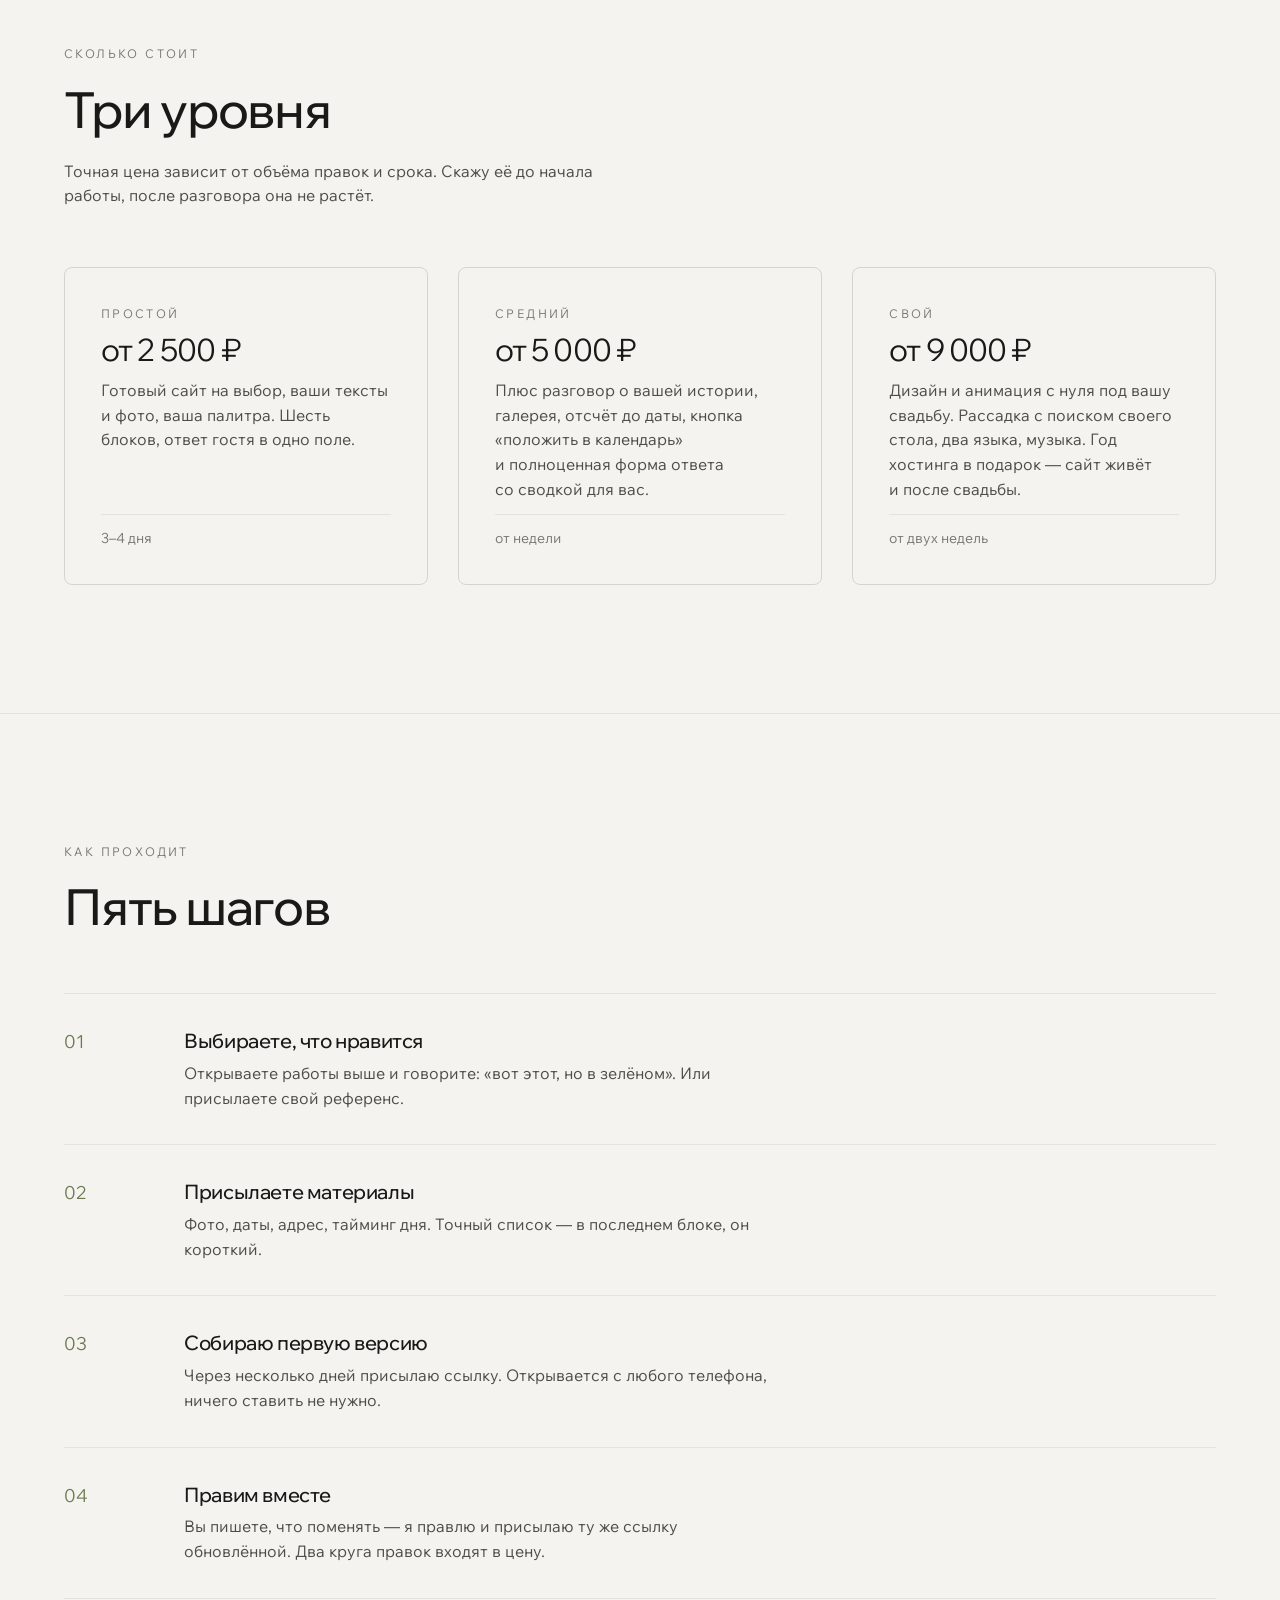
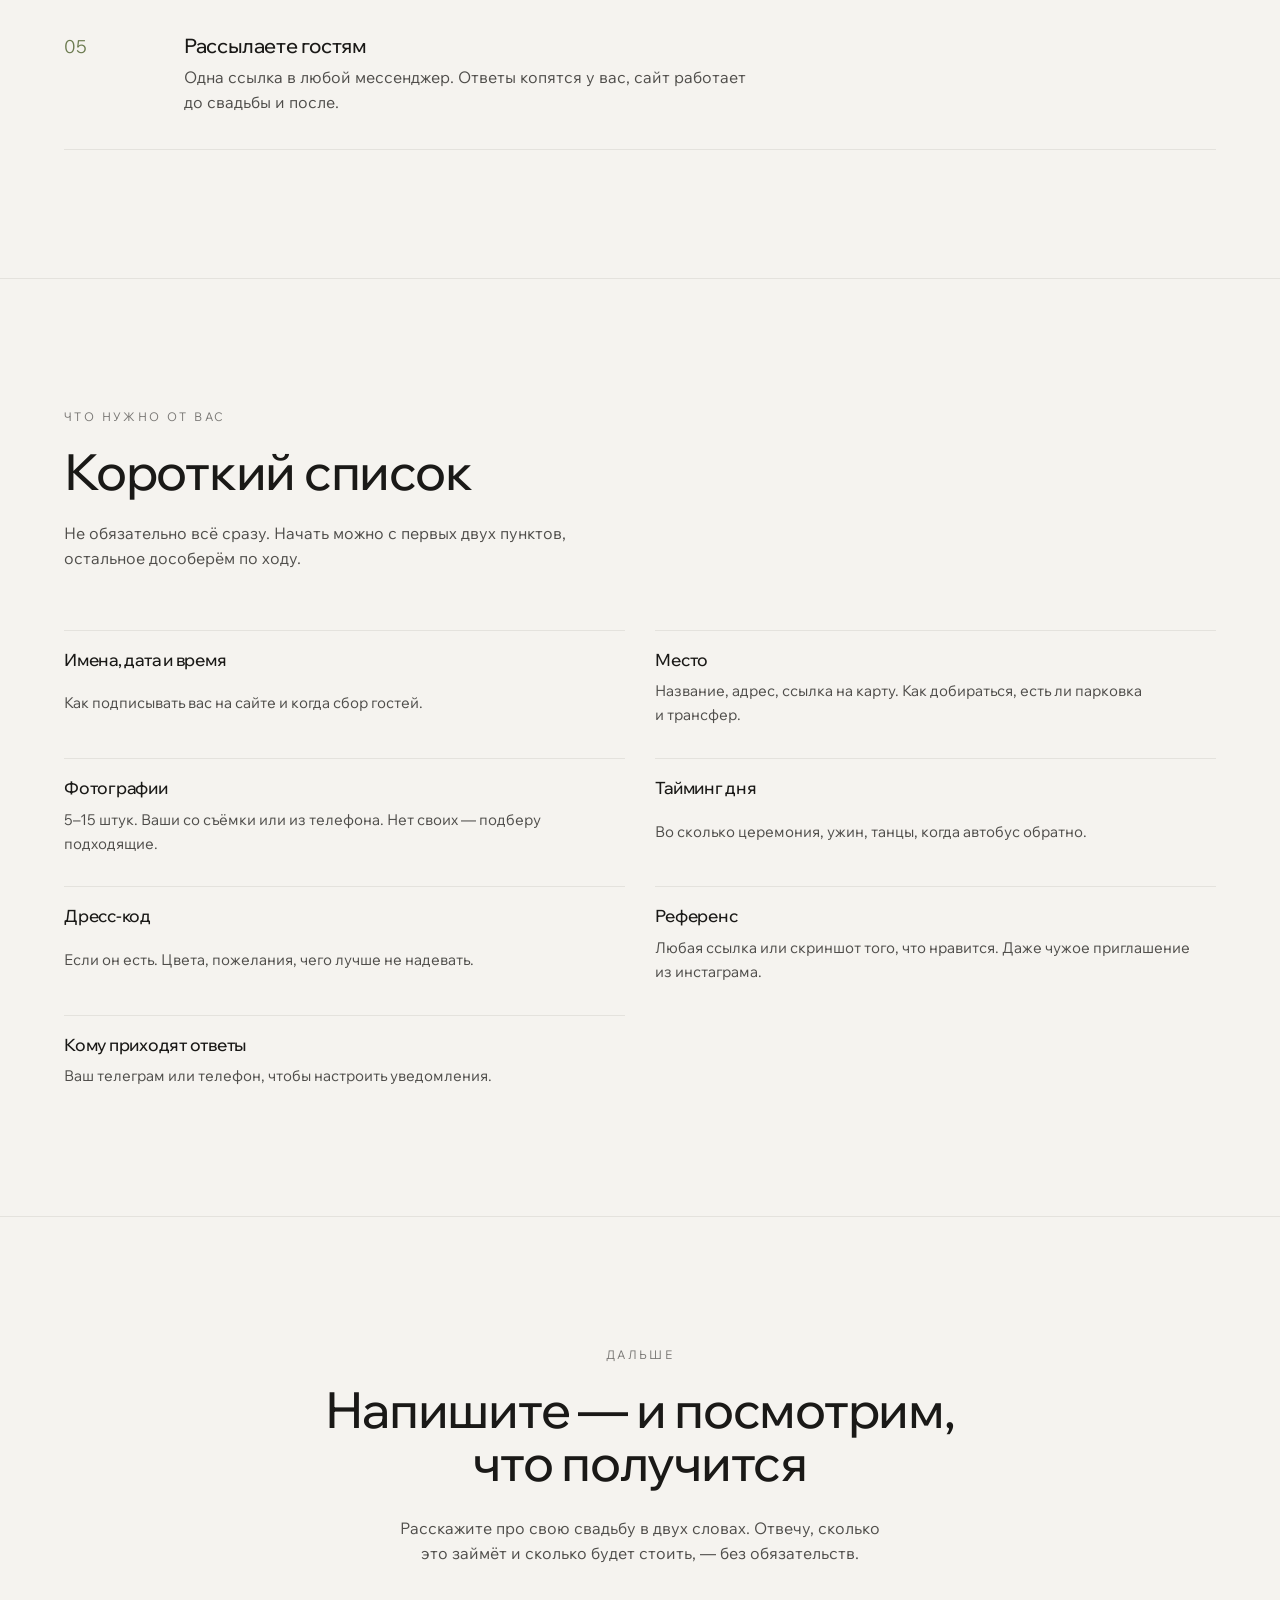
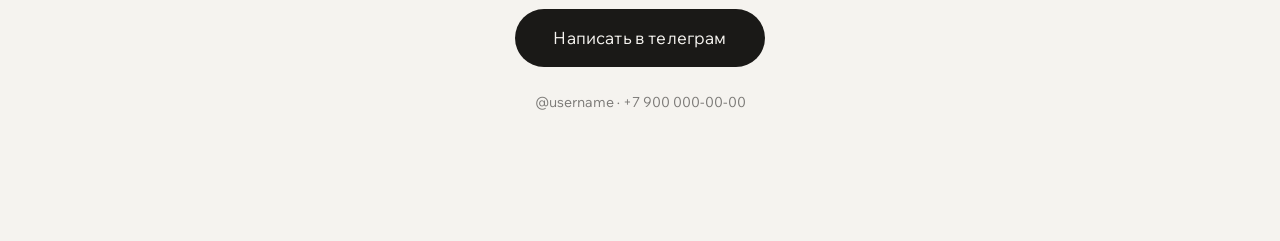
==== commit 72a1a023: "Разворот заменяет Ленту дня: чёрно-белый сайт на красной нити Новый сайт noir/ — Анна и Андрей, 21 н" ====
--- a/index.html
+++ b/index.html
@@ -82,15 +82,16 @@
     </li>
 
     <li class="work">
-      <a class="work__shot" href="lenta/" target="_blank" rel="noopener">
-        <img src="assets/preview-lenta.webp" alt="Сайт, где небо и вода меняются вместе с прокруткой" loading="lazy" width="1100" height="688">
-        <span class="work__go">Открыть сайт</span>
-      </a>
-      <div class="work__txt">
-        <h3>Лента дня</h3>
-        <p>Пока гость листает, за&nbsp;текстом идёт целый день: светлеет небо, поднимается солнце,
-           у&nbsp;воды загораются огни. К&nbsp;последнему блоку — ночь и&nbsp;звёзды.</p>
-        <p class="work__tags"><i>День сменяет ночь</i><i>Живой фон</i></p>
+      <a class="work__shot" href="noir/" target="_blank" rel="noopener">
+        <img src="assets/preview-noir.webp" alt="Чёрно-белый сайт: карточки и фотографии висят на красной нити" loading="lazy" width="1100" height="688">
+        <span class="work__go">Открыть сайт</span>
+      </a>
+      <div class="work__txt">
+        <h3>Разворот</h3>
+        <p>Чёрно-белый журнал, который листается <b>вправо</b>. Через весь сайт идёт красная нить,
+           и на&nbsp;ней на&nbsp;ниточках висят карточки с&nbsp;текстом и&nbsp;фотографии
+           полароидами на&nbsp;деревянных прищепках. Под курсором каждая раскачивается.</p>
+        <p class="work__tags"><i>Листается вправо</i><i>Всё висит на нити</i><i>Чёрное, белое и красный</i></p>
       </div>
     </li>
 
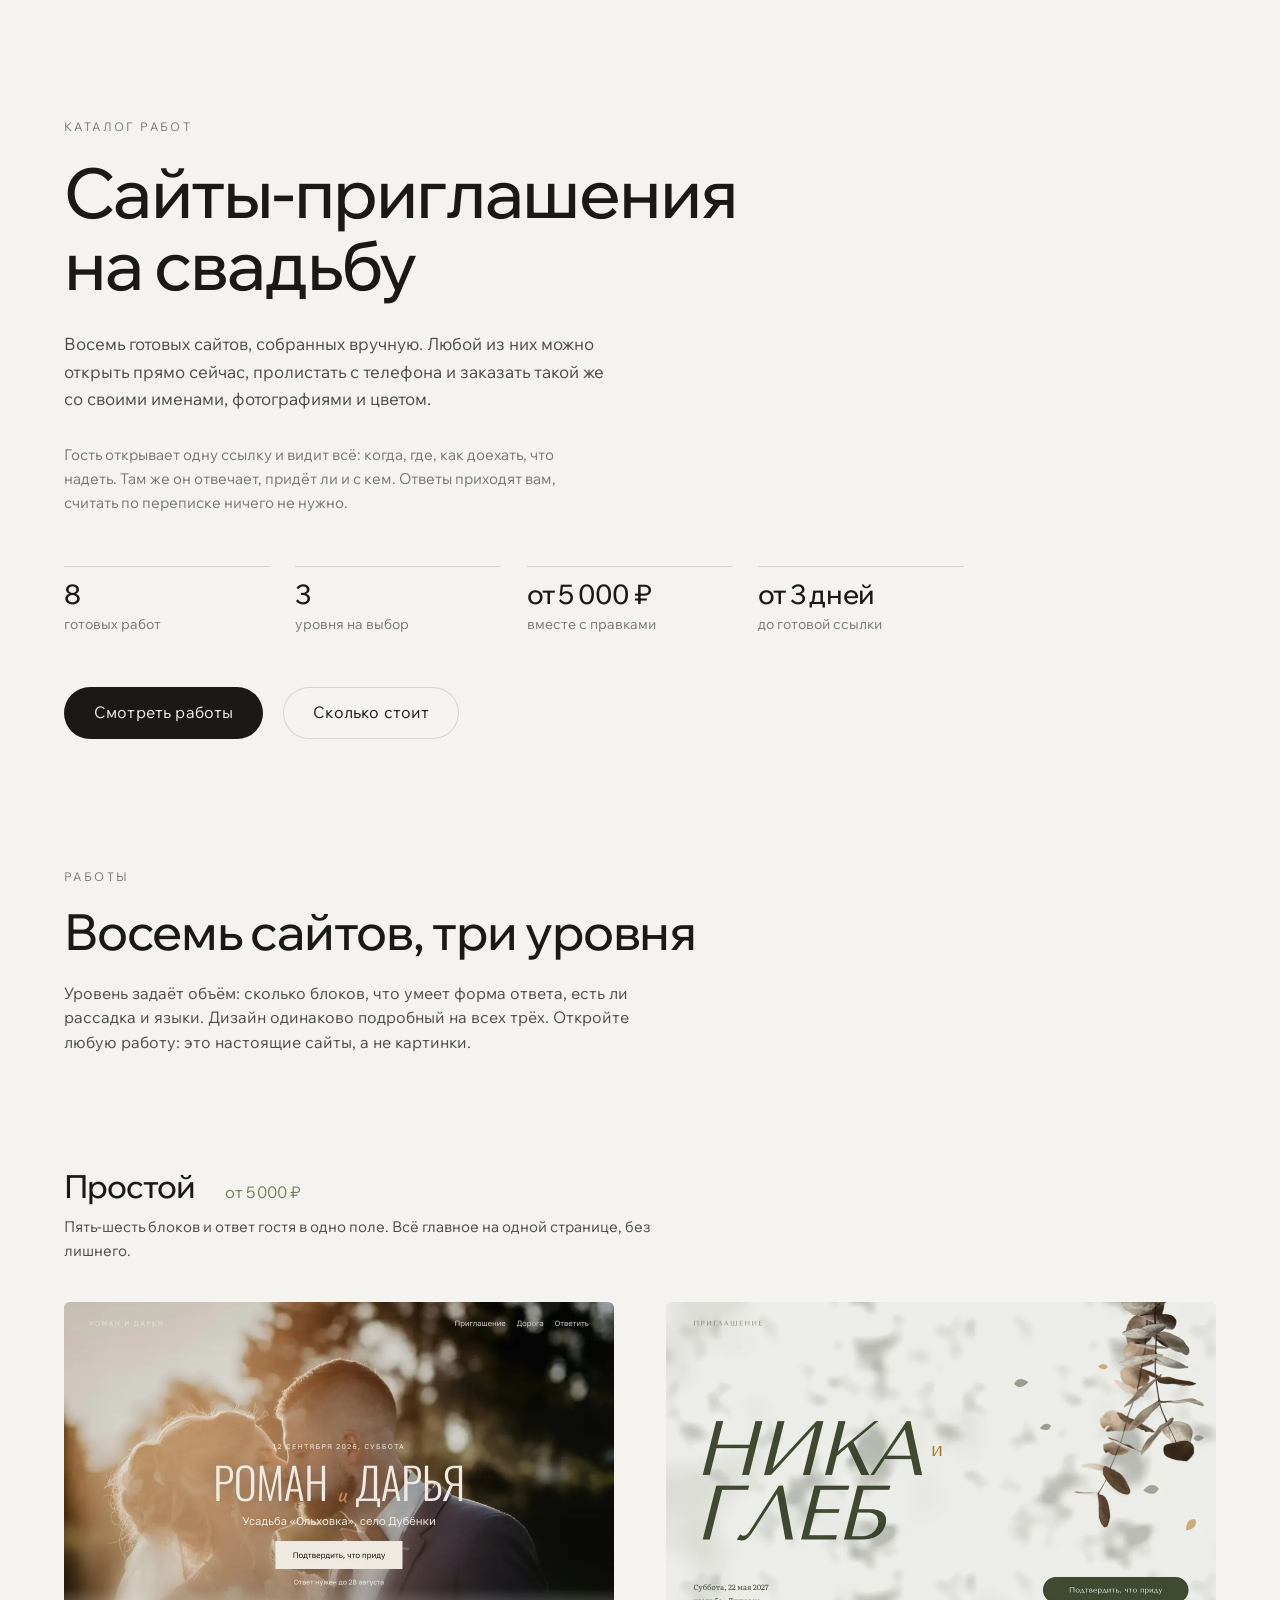
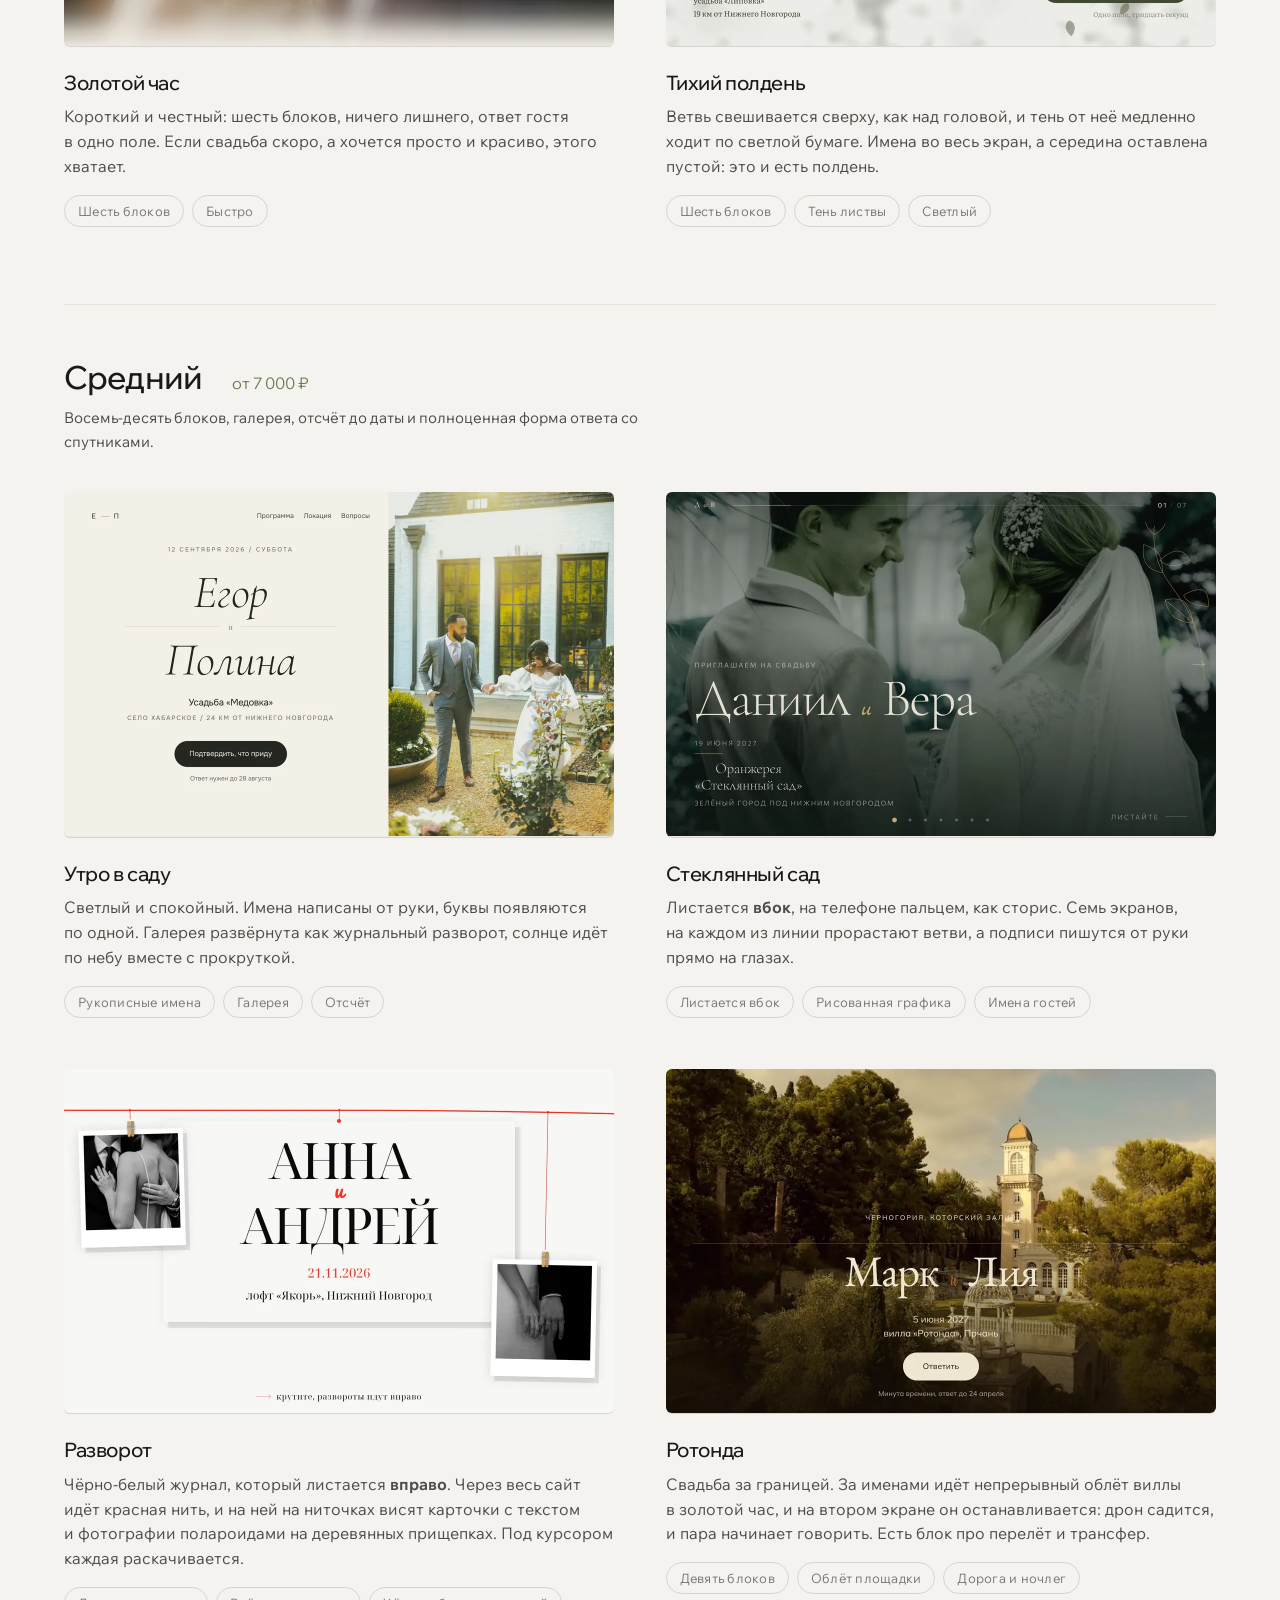
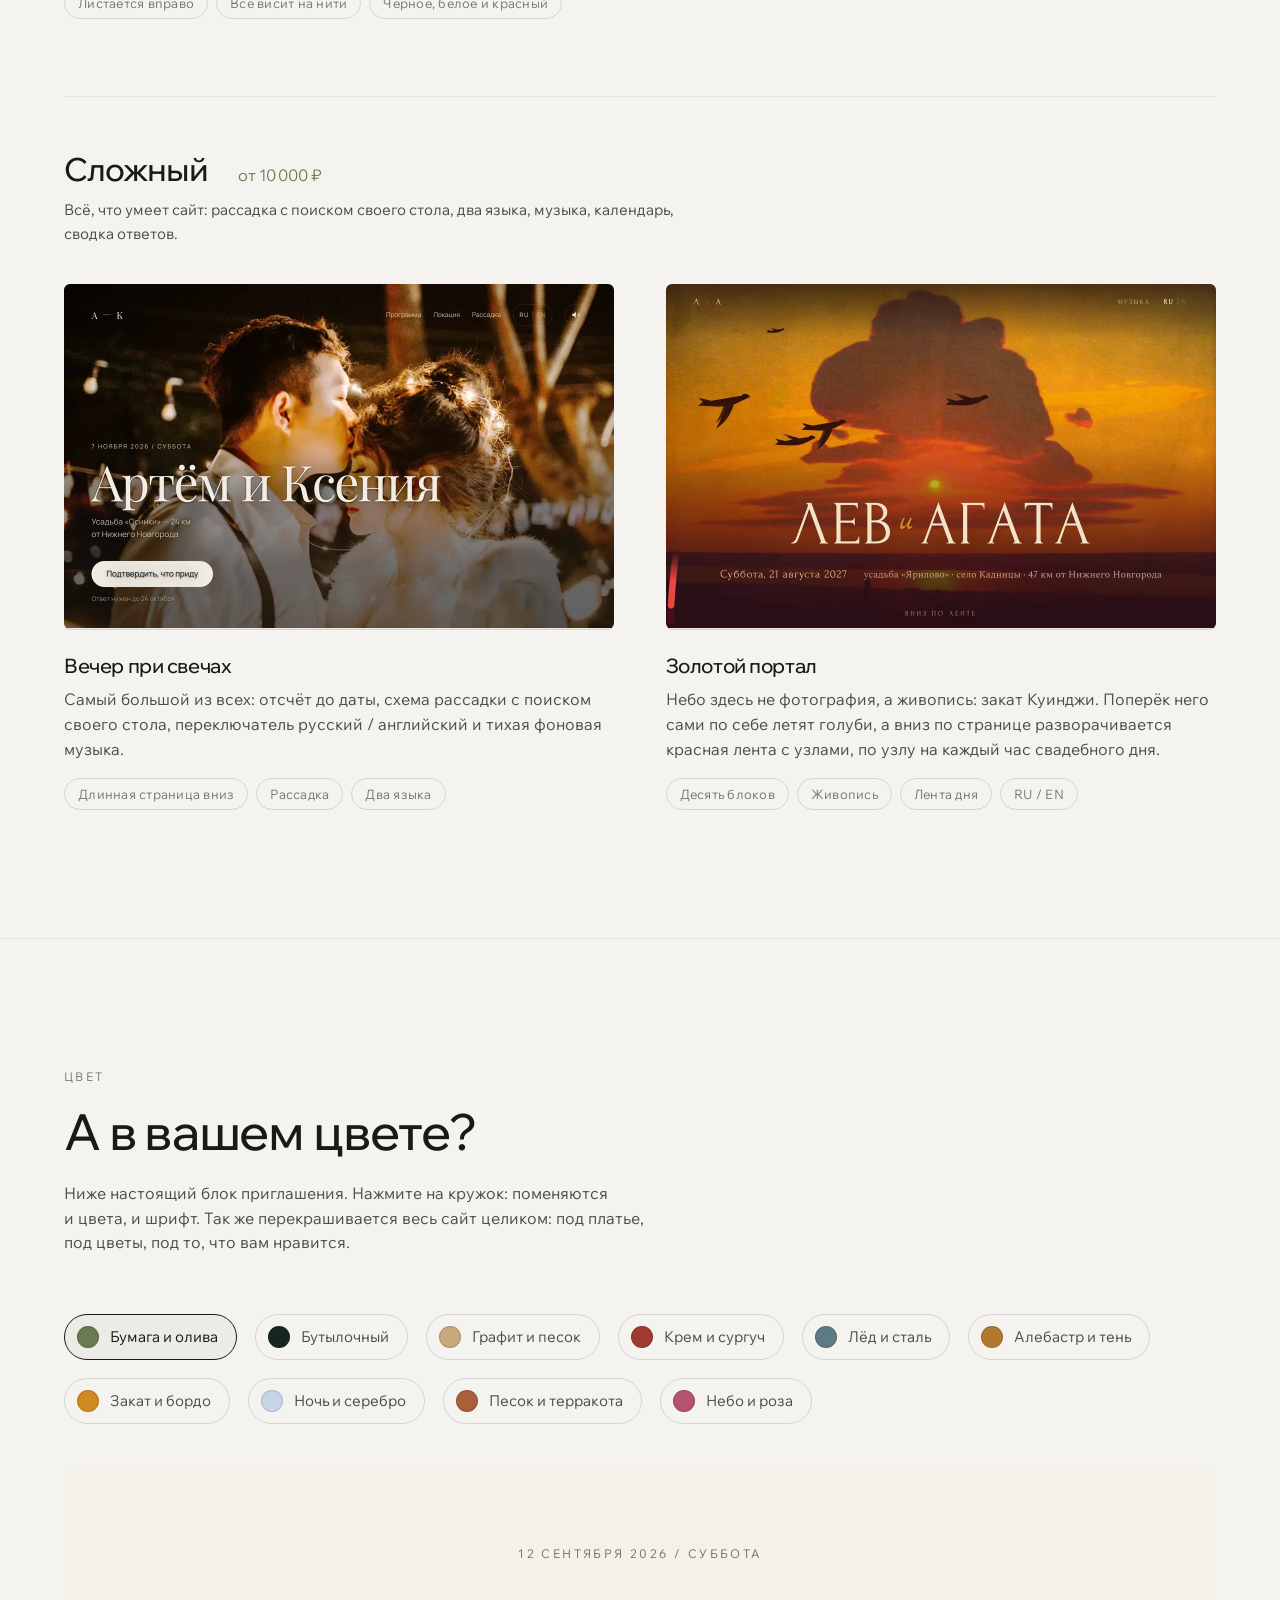
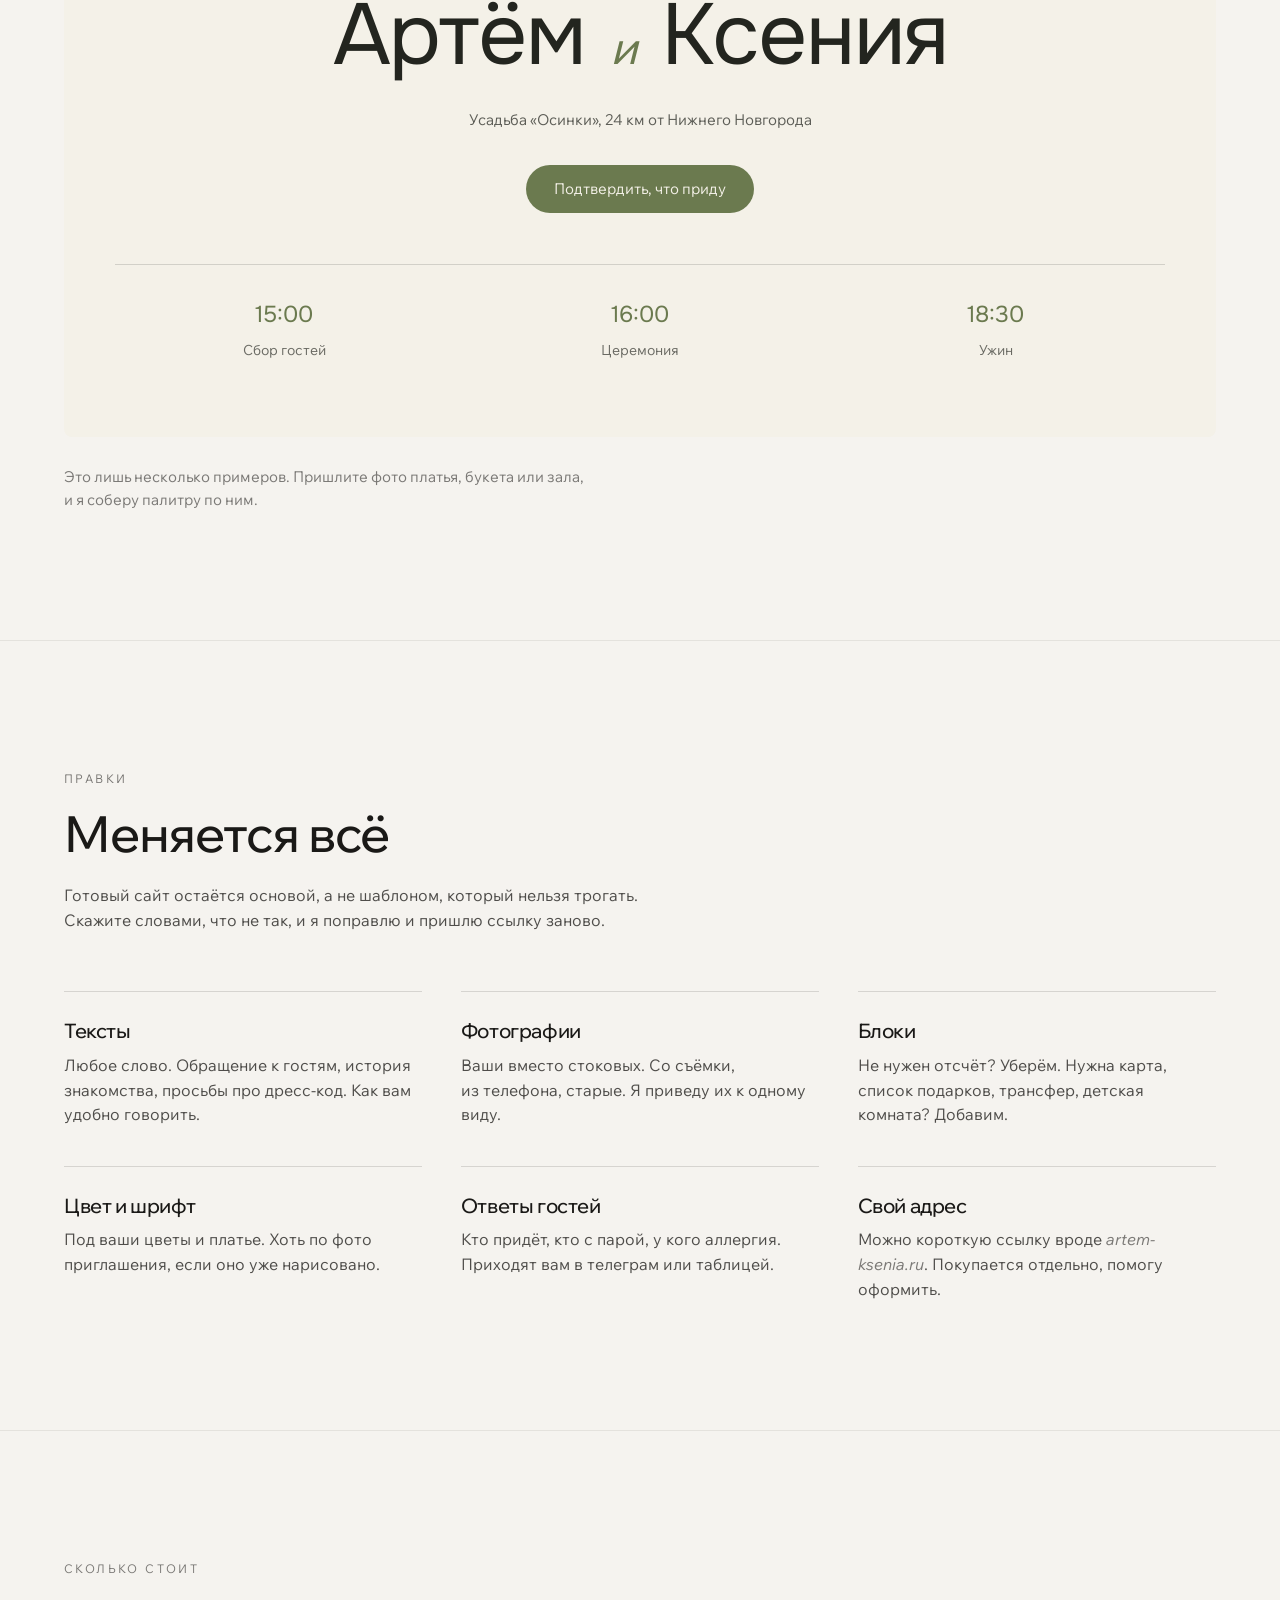
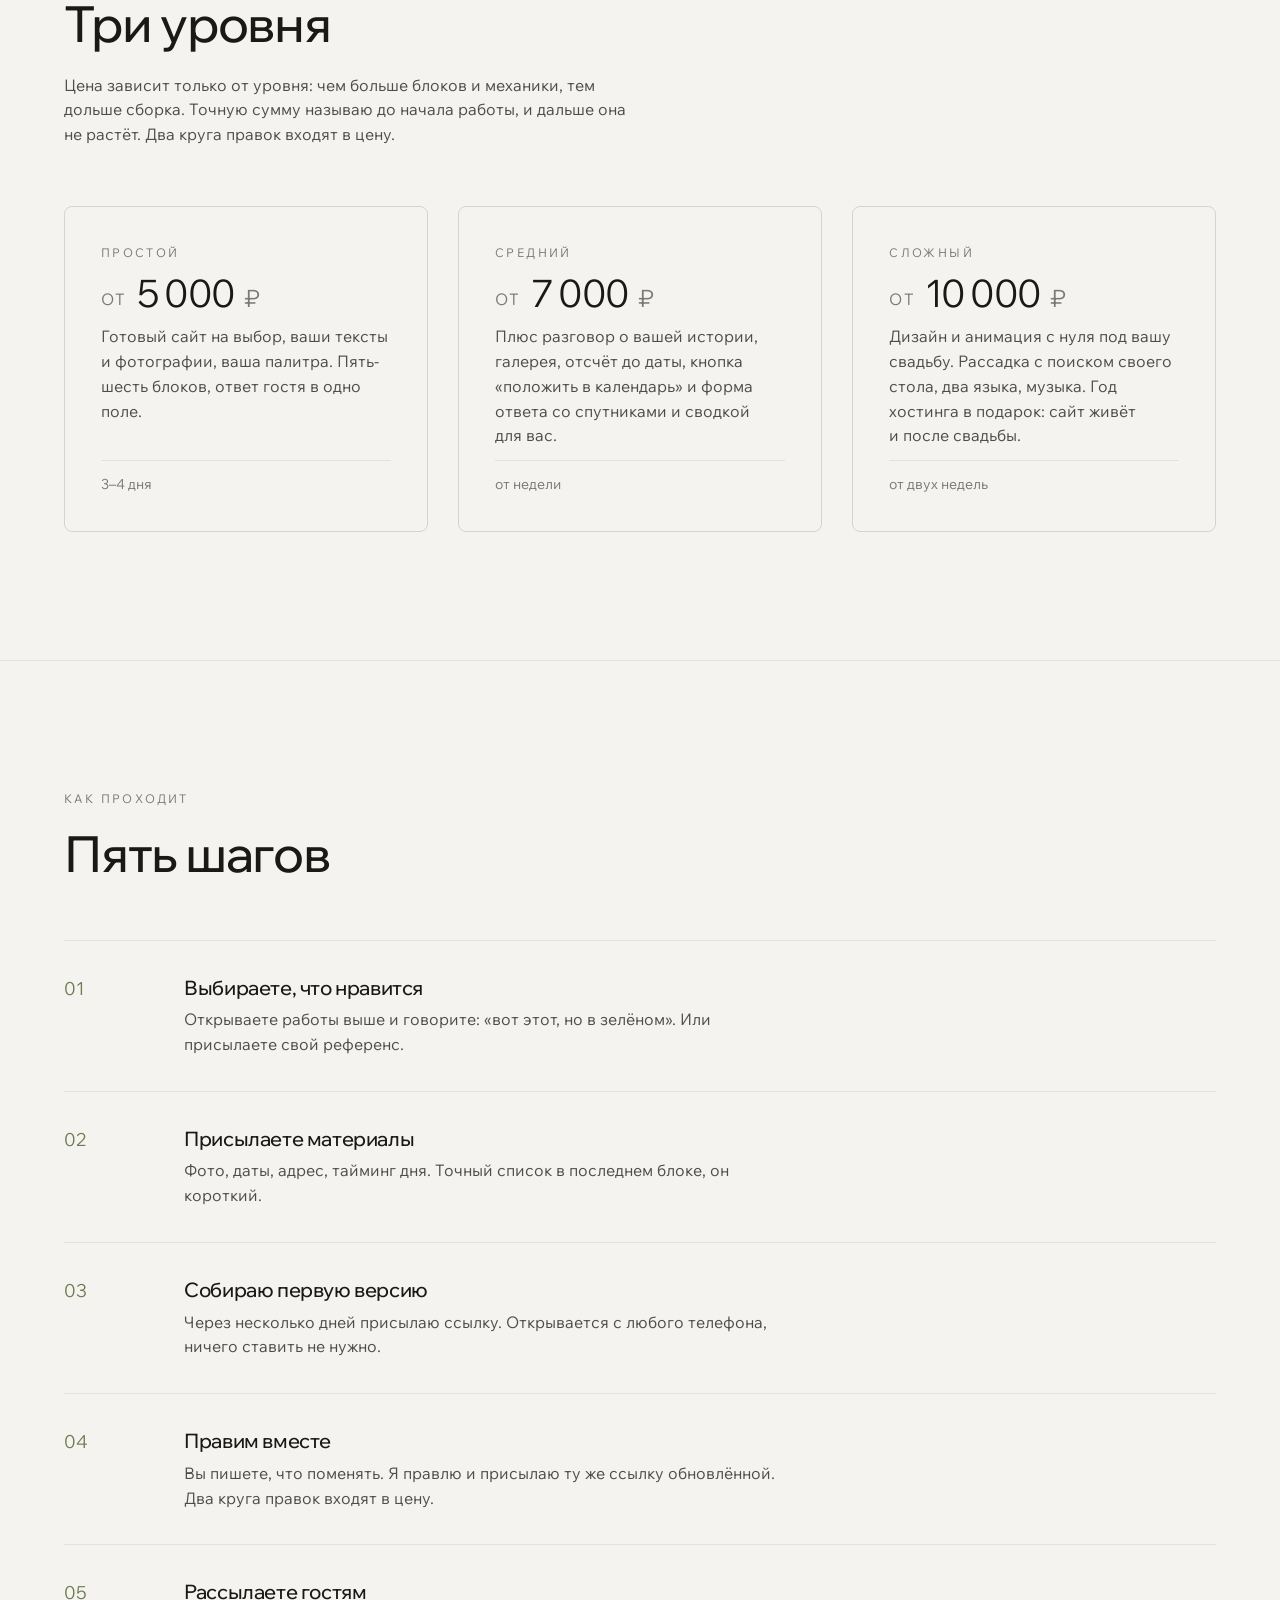
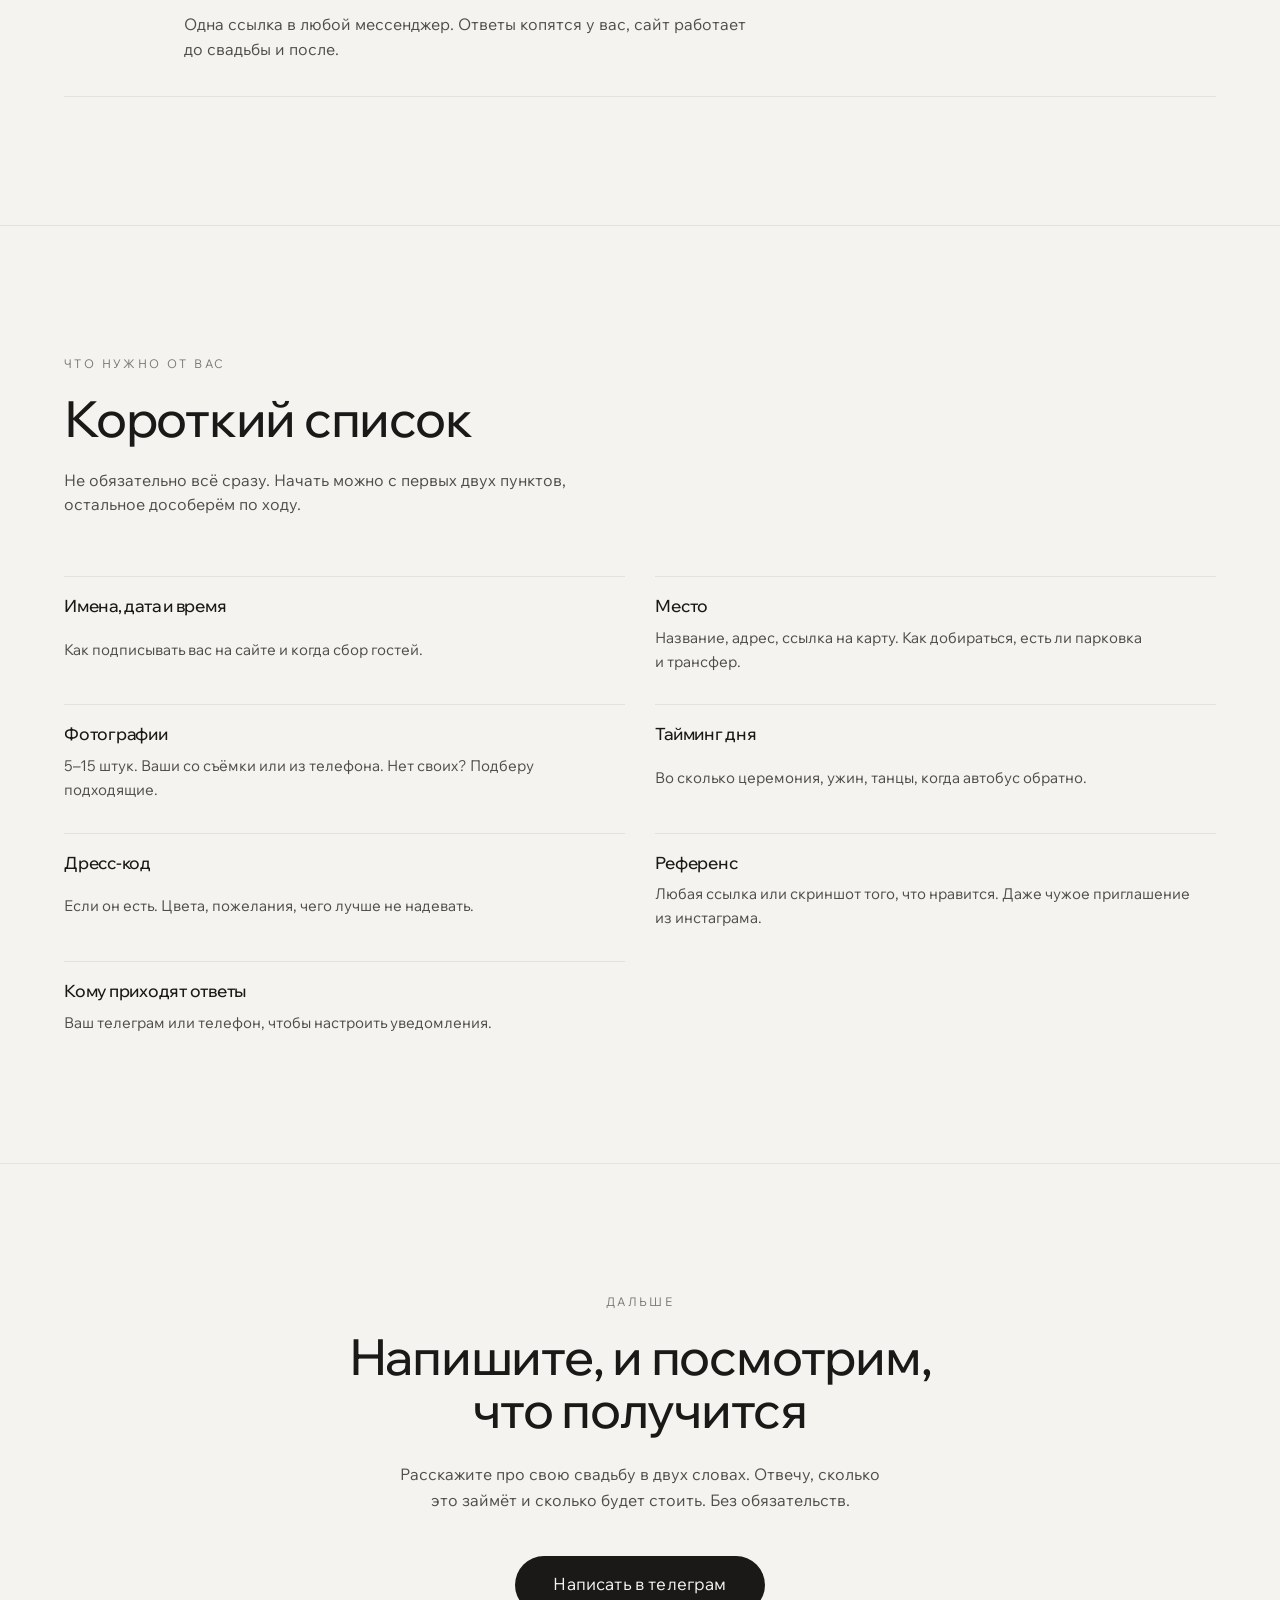
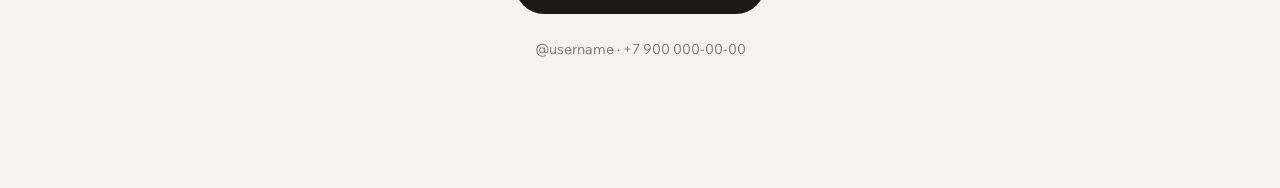
==== commit 672fc85c: "правки по всем сайтам: тёплый акцент и оптимизация сложного, новые легенды среднего и простого, лист" ====
--- a/index.html
+++ b/index.html
@@ -3,11 +3,11 @@
 <head>
 <meta charset="utf-8">
 <meta name="viewport" content="width=device-width, initial-scale=1, viewport-fit=cover">
-<title>Сайты-приглашения на свадьбу</title>
-<meta name="description" content="Персональный сайт-приглашение вместо бумажной открытки. Девять готовых работ, любая палитра, ответы гостей приходят вам. От 2500 ₽.">
+<title>Каталог сайтов-приглашений на свадьбу</title>
+<meta name="description" content="Каталог сайтов-приглашений на свадьбу: восемь готовых работ трёх уровней, любая палитра, ответы гостей приходят вам. От 5000 ₽.">
 <meta name="theme-color" content="#F5F3EF">
 <meta property="og:title" content="Сайты-приглашения на свадьбу">
-<meta property="og:description" content="Девять готовых работ, любая палитра, ответы гостей приходят вам">
+<meta property="og:description" content="Каталог: восемь готовых работ трёх уровней, любая палитра, ответы гостей приходят вам">
 <meta property="og:type" content="website">
 <meta property="og:locale" content="ru_RU">
 <link rel="preconnect" href="https://fonts.googleapis.com">
@@ -21,13 +21,25 @@
 
 <!-- ═══════════ ПЕРВЫЙ ЭКРАН ═══════════ -->
 <header class="top">
-  <p class="eyebrow">Сайт-приглашение вместо бумажной открытки</p>
-  <h1>Гости открывают ссылку<br>и сразу знают всё</h1>
-  <p class="top__lead">Когда, где, как доехать, что надеть — и отвечают, придут&nbsp;ли.
+  <p class="eyebrow">Каталог работ</p>
+  <h1>Сайты-приглашения<br>на свадьбу</h1>
+  <p class="top__lead">Восемь готовых сайтов, собранных вручную. Любой из&nbsp;них можно открыть
+     прямо сейчас, пролистать с&nbsp;телефона и&nbsp;заказать такой&nbsp;же со&nbsp;своими именами,
+     фотографиями и&nbsp;цветом.</p>
+  <p class="top__lead top__lead--dim">Гость открывает одну ссылку и&nbsp;видит всё: когда,
+     где, как доехать, что надеть. Там&nbsp;же он&nbsp;отвечает, придёт&nbsp;ли и&nbsp;с&nbsp;кем.
      Ответы приходят вам, считать по&nbsp;переписке ничего не&nbsp;нужно.</p>
+
+  <ul class="top__facts">
+    <li><b>8</b><span>готовых работ</span></li>
+    <li><b>3</b><span>уровня на выбор</span></li>
+    <li><b>от 5 000 ₽</b><span>вместе с правками</span></li>
+    <li><b>от 3 дней</b><span>до готовой ссылки</span></li>
+  </ul>
+
   <div class="top__act">
-    <a class="btn" href="#works"><span>Посмотреть работы</span></a>
-    <span class="top__note">Девять готовых сайтов ниже — их можно открыть и&nbsp;потрогать</span>
+    <a class="btn" href="#works"><span>Смотреть работы</span></a>
+    <a class="btn btn--ghost" href="#price"><span>Сколько стоит</span></a>
   </div>
 </header>
 
@@ -35,133 +47,141 @@
 <section class="works" id="works">
   <div class="head">
     <p class="eyebrow">Работы</p>
-    <h2>Девять разных сайтов</h2>
-    <p class="head__lead">Они отличаются не&nbsp;только цветом. У&nbsp;каждого своя механика:
-       один листается вбок, другой идёт вниз длинной лентой, третий живёт одним экраном.
-       Откройте любой — это настоящие сайты, а&nbsp;не&nbsp;картинки.</p>
-  </div>
-
-  <ul class="grid">
-    <li class="work">
-      <a class="work__shot" href="complex/" target="_blank" rel="noopener">
-        <img src="assets/preview-complex.webp" alt="Тёмный вечерний сайт с гирляндами" loading="lazy" width="1100" height="688">
-        <span class="work__go">Открыть сайт</span>
-      </a>
-      <div class="work__txt">
-        <h3>Вечер при свечах</h3>
-        <p>Самый большой: двенадцать блоков, отсчёт до&nbsp;даты, схема рассадки с&nbsp;поиском своего стола,
-           переключатель русский&nbsp;/&nbsp;английский и&nbsp;тихая фоновая музыка.</p>
-        <p class="work__tags"><i>Длинная страница вниз</i><i>Рассадка</i><i>Два языка</i></p>
-      </div>
-    </li>
-
-    <li class="work">
-      <a class="work__shot" href="medium/" target="_blank" rel="noopener">
-        <img src="assets/preview-medium.webp" alt="Светлый сайт с садом и рукописными именами" loading="lazy" width="1100" height="688">
-        <span class="work__go">Открыть сайт</span>
-      </a>
-      <div class="work__txt">
-        <h3>Утро в саду</h3>
-        <p>Светлый и&nbsp;спокойный. Имена написаны от&nbsp;руки, буквы появляются по&nbsp;одной.
-           Галерея развёрнута как журнальный разворот, солнце идёт по&nbsp;небу вместе с&nbsp;прокруткой.</p>
-        <p class="work__tags"><i>Рукописные имена</i><i>Галерея</i><i>Отсчёт</i></p>
-      </div>
-    </li>
-
-    <li class="work">
-      <a class="work__shot" href="garden/" target="_blank" rel="noopener">
-        <img src="assets/preview-garden.webp" alt="Тёмно-зелёный сайт, который листается вбок" loading="lazy" width="1100" height="688">
-        <span class="work__go">Открыть сайт</span>
-      </a>
-      <div class="work__txt">
-        <h3>Стеклянный сад</h3>
-        <p>Листается <b>вбок</b> — на&nbsp;телефоне пальцем, как сторис. Семь экранов, на&nbsp;каждом
-           из&nbsp;линии прорастают ветви, а&nbsp;подписи пишутся от&nbsp;руки прямо на&nbsp;глазах.</p>
-        <p class="work__tags"><i>Листается вбок</i><i>Рисованная графика</i><i>Имена гостей</i></p>
-      </div>
-    </li>
-
-    <li class="work">
-      <a class="work__shot" href="noir/" target="_blank" rel="noopener">
-        <img src="assets/preview-noir.webp" alt="Чёрно-белый сайт: карточки и фотографии висят на красной нити" loading="lazy" width="1100" height="688">
-        <span class="work__go">Открыть сайт</span>
-      </a>
-      <div class="work__txt">
-        <h3>Разворот</h3>
-        <p>Чёрно-белый журнал, который листается <b>вправо</b>. Через весь сайт идёт красная нить,
-           и на&nbsp;ней на&nbsp;ниточках висят карточки с&nbsp;текстом и&nbsp;фотографии
-           полароидами на&nbsp;деревянных прищепках. Под курсором каждая раскачивается.</p>
-        <p class="work__tags"><i>Листается вправо</i><i>Всё висит на нити</i><i>Чёрное, белое и красный</i></p>
-      </div>
-    </li>
-
-    <li class="work">
-      <a class="work__shot" href="simple/" target="_blank" rel="noopener">
-        <img src="assets/preview-simple.webp" alt="Простой сайт в тёплых плёночных тонах" loading="lazy" width="1100" height="688">
-        <span class="work__go">Открыть сайт</span>
-      </a>
-      <div class="work__txt">
-        <h3>Золотой час</h3>
-        <p>Короткий и&nbsp;честный: шесть блоков, ничего лишнего. Ответ гостя — в&nbsp;одно поле.
-           Если свадьба скоро и&nbsp;хочется просто и&nbsp;красиво&nbsp;— этого хватает.</p>
-        <p class="work__tags"><i>Шесть блоков</i><i>Быстро</i></p>
-      </div>
-    </li>
-
-    <li class="work">
-      <a class="work__shot" href="polden/" target="_blank" rel="noopener">
-        <img src="assets/preview-polden.webp" alt="Светлый сайт: ветвь свешивается сверху, по бумаге лежат пятна света" loading="lazy" width="1100" height="688">
-        <span class="work__go">Открыть сайт</span>
-      </a>
-      <div class="work__txt">
-        <h3>Тихий полдень</h3>
-        <p>Ветвь свешивается сверху, как над головой, и&nbsp;тень от&nbsp;неё медленно ходит
-           по&nbsp;светлой бумаге. Имена во&nbsp;весь экран, а&nbsp;середина оставлена пустой&nbsp;— это и&nbsp;есть полдень.</p>
-        <p class="work__tags"><i>Шесть блоков</i><i>Тень листвы</i><i>Светлый</i></p>
-      </div>
-    </li>
-
-    <li class="work">
-      <a class="work__shot" href="portal/" target="_blank" rel="noopener">
-        <img src="assets/preview-portal.webp" alt="Закатное небо кистью Куинджи, голуби летят поперёк, имена пары внизу" loading="lazy" width="1100" height="688">
-        <span class="work__go">Открыть сайт</span>
-      </a>
-      <div class="work__txt">
-        <h3>Золотой портал</h3>
-        <p>Небо здесь&nbsp;— не&nbsp;фотография, а&nbsp;живопись: закат Куинджи. Поперёк него
-           сами по&nbsp;себе летят голуби, а&nbsp;вниз по&nbsp;странице разворачивается красная
-           лента с&nbsp;узлами&nbsp;— по&nbsp;узлу на&nbsp;каждый час свадебного дня.</p>
-        <p class="work__tags"><i>Двенадцать блоков</i><i>Живопись</i><i>Лента дня</i><i>RU / EN</i></p>
-      </div>
-    </li>
-
-    <li class="work">
-      <a class="work__shot" href="rotonda/" target="_blank" rel="noopener">
-        <img src="assets/preview-rotonda.webp" alt="Вилла с башней и белой ротондой в золотом свете, имена пары по краям кадра" loading="lazy" width="1100" height="688">
-        <span class="work__go">Открыть сайт</span>
-      </a>
-      <div class="work__txt">
-        <h3>Ротонда</h3>
-        <p>Свадьба за&nbsp;границей. За&nbsp;именами идёт непрерывный облёт виллы
-           в&nbsp;золотой час, и&nbsp;на&nbsp;втором экране он останавливается: дрон садится,
-           и&nbsp;пара начинает говорить. Есть блок про перелёт и&nbsp;трансфер.</p>
-        <p class="work__tags"><i>Девять блоков</i><i>Облёт площадки</i><i>Дорога и&nbsp;ночлег</i></p>
-      </div>
-    </li>
-    <li class="work">
-      <a class="work__shot" href="arka/" target="_blank" rel="noopener">
-        <img src="assets/preview-arka.webp" alt="Арка из розовых роз на фоне голубого неба, под ней стоит пара, между цветами имена" loading="lazy" width="1100" height="688">
-        <span class="work__go">Открыть сайт</span>
-      </a>
-      <div class="work__txt">
-        <h3>Под аркой</h3>
-        <p>Прокрутка ведёт гостя <b>под арку из&nbsp;роз</b>: она растёт, проходит мимо,
-           и&nbsp;дальше вы летите в&nbsp;облака. А&nbsp;цветы остаются стоять по&nbsp;краям
-           экрана до&nbsp;самого конца страницы.</p>
-        <p class="work__tags"><i>Девять блоков</i><i>Проход под аркой</i><i>Небо сквозь весь сайт</i></p>
-      </div>
-    </li>
-  </ul>
+    <h2>Восемь сайтов, три уровня</h2>
+    <p class="head__lead">Уровень задаёт объём: сколько блоков, что умеет форма ответа,
+       есть&nbsp;ли рассадка и&nbsp;языки. Дизайн одинаково подробный на&nbsp;всех трёх.
+       Откройте любую работу: это настоящие сайты, а&nbsp;не&nbsp;картинки.</p>
+  </div>
+
+  <div class="band band--simple">
+    <div class="band__head">
+      <h3 class="band__name">Простой</h3>
+      <p class="band__price">от&nbsp;5&nbsp;000&nbsp;₽</p>
+      <p class="band__lead">Пять-шесть блоков и ответ гостя в одно поле. Всё главное на одной странице, без лишнего.</p>
+    </div>
+    <ul class="grid">
+      <li class="work">
+            <a class="work__shot" href="simple/" target="_blank" rel="noopener">
+              <img src="assets/preview-simple.webp" alt="Простой сайт в тёплых плёночных тонах" loading="lazy" width="1100" height="688">
+              <span class="work__go">Открыть сайт</span>
+            </a>
+            <div class="work__txt">
+              <h3>Золотой час</h3>
+              <p>Короткий и&nbsp;честный: шесть блоков, ничего лишнего, ответ гостя в&nbsp;одно поле.
+                 Если свадьба скоро, а&nbsp;хочется просто и&nbsp;красиво, этого хватает.</p>
+              <p class="work__tags"><i>Шесть блоков</i><i>Быстро</i></p>
+            </div>
+          </li>
+      <li class="work">
+            <a class="work__shot" href="polden/" target="_blank" rel="noopener">
+              <img src="assets/preview-polden.webp" alt="Светлый сайт: ветвь свешивается сверху, по бумаге лежат пятна света" loading="lazy" width="1100" height="688">
+              <span class="work__go">Открыть сайт</span>
+            </a>
+            <div class="work__txt">
+              <h3>Тихий полдень</h3>
+              <p>Ветвь свешивается сверху, как над головой, и&nbsp;тень от&nbsp;неё медленно ходит
+                 по&nbsp;светлой бумаге. Имена во&nbsp;весь экран, а&nbsp;середина оставлена пустой: это и&nbsp;есть полдень.</p>
+              <p class="work__tags"><i>Шесть блоков</i><i>Тень листвы</i><i>Светлый</i></p>
+            </div>
+          </li>
+    </ul>
+  </div>
+
+  <div class="band band--mid">
+    <div class="band__head">
+      <h3 class="band__name">Средний</h3>
+      <p class="band__price">от&nbsp;7&nbsp;000&nbsp;₽</p>
+      <p class="band__lead">Восемь-десять блоков, галерея, отсчёт до даты и полноценная форма ответа со спутниками.</p>
+    </div>
+    <ul class="grid">
+      <li class="work">
+            <a class="work__shot" href="medium/" target="_blank" rel="noopener">
+              <img src="assets/preview-medium.webp" alt="Светлый сайт с садом и рукописными именами" loading="lazy" width="1100" height="688">
+              <span class="work__go">Открыть сайт</span>
+            </a>
+            <div class="work__txt">
+              <h3>Утро в саду</h3>
+              <p>Светлый и&nbsp;спокойный. Имена написаны от&nbsp;руки, буквы появляются по&nbsp;одной.
+                 Галерея развёрнута как журнальный разворот, солнце идёт по&nbsp;небу вместе с&nbsp;прокруткой.</p>
+              <p class="work__tags"><i>Рукописные имена</i><i>Галерея</i><i>Отсчёт</i></p>
+            </div>
+          </li>
+      <li class="work">
+            <a class="work__shot" href="garden/" target="_blank" rel="noopener">
+              <img src="assets/preview-garden.webp" alt="Тёмно-зелёный сайт, который листается вбок" loading="lazy" width="1100" height="688">
+              <span class="work__go">Открыть сайт</span>
+            </a>
+            <div class="work__txt">
+              <h3>Стеклянный сад</h3>
+              <p>Листается <b>вбок</b>, на&nbsp;телефоне пальцем, как сторис. Семь экранов, на&nbsp;каждом
+                 из&nbsp;линии прорастают ветви, а&nbsp;подписи пишутся от&nbsp;руки прямо на&nbsp;глазах.</p>
+              <p class="work__tags"><i>Листается вбок</i><i>Рисованная графика</i><i>Имена гостей</i></p>
+            </div>
+          </li>
+      <li class="work">
+            <a class="work__shot" href="noir/" target="_blank" rel="noopener">
+              <img src="assets/preview-noir.webp" alt="Чёрно-белый разворот: огромные имена, тонкая красная нить и красная бегущая строка внизу" loading="lazy" width="1100" height="688">
+              <span class="work__go">Открыть сайт</span>
+            </a>
+            <div class="work__txt">
+              <h3>Разворот</h3>
+              <p>Чёрно-белый журнал, который листается <b>вправо</b>. Через весь сайт идёт красная нить,
+                 и на&nbsp;ней на&nbsp;ниточках висят карточки с&nbsp;текстом и&nbsp;фотографии
+                 полароидами на&nbsp;деревянных прищепках. Под курсором каждая раскачивается.</p>
+              <p class="work__tags"><i>Листается вправо</i><i>Всё висит на нити</i><i>Чёрное, белое и красный</i></p>
+            </div>
+          </li>
+      <li class="work">
+            <a class="work__shot" href="rotonda/" target="_blank" rel="noopener">
+              <img src="assets/preview-rotonda.webp" alt="Вилла с башней и белой ротондой в золотом свете, имена пары по краям кадра" loading="lazy" width="1100" height="688">
+              <span class="work__go">Открыть сайт</span>
+            </a>
+            <div class="work__txt">
+              <h3>Ротонда</h3>
+              <p>Свадьба за&nbsp;границей. За&nbsp;именами идёт непрерывный облёт виллы
+                 в&nbsp;золотой час, и&nbsp;на&nbsp;втором экране он останавливается: дрон садится,
+                 и&nbsp;пара начинает говорить. Есть блок про перелёт и&nbsp;трансфер.</p>
+              <p class="work__tags"><i>Девять блоков</i><i>Облёт площадки</i><i>Дорога и&nbsp;ночлег</i></p>
+            </div>
+          </li>
+    </ul>
+  </div>
+
+  <div class="band band--hard">
+    <div class="band__head">
+      <h3 class="band__name">Сложный</h3>
+      <p class="band__price">от&nbsp;10&nbsp;000&nbsp;₽</p>
+      <p class="band__lead">Всё, что умеет сайт: рассадка с поиском своего стола, два языка, музыка, календарь, сводка ответов.</p>
+    </div>
+    <ul class="grid">
+      <li class="work">
+            <a class="work__shot" href="complex/" target="_blank" rel="noopener">
+              <img src="assets/preview-complex.webp" alt="Тёмный вечерний сайт с гирляндами" loading="lazy" width="1100" height="688">
+              <span class="work__go">Открыть сайт</span>
+            </a>
+            <div class="work__txt">
+              <h3>Вечер при свечах</h3>
+              <p>Самый большой из&nbsp;всех: отсчёт до&nbsp;даты, схема рассадки с&nbsp;поиском своего стола,
+                 переключатель русский&nbsp;/&nbsp;английский и&nbsp;тихая фоновая музыка.</p>
+              <p class="work__tags"><i>Длинная страница вниз</i><i>Рассадка</i><i>Два языка</i></p>
+            </div>
+          </li>
+      <li class="work">
+            <a class="work__shot" href="portal/" target="_blank" rel="noopener">
+              <img src="assets/preview-portal.webp" alt="Закатное небо кистью Куинджи, голуби летят поперёк, имена пары внизу" loading="lazy" width="1100" height="688">
+              <span class="work__go">Открыть сайт</span>
+            </a>
+            <div class="work__txt">
+              <h3>Золотой портал</h3>
+              <p>Небо здесь не&nbsp;фотография, а&nbsp;живопись: закат Куинджи. Поперёк него
+                 сами по&nbsp;себе летят голуби, а&nbsp;вниз по&nbsp;странице разворачивается красная
+                 лента с&nbsp;узлами, по&nbsp;узлу на&nbsp;каждый час свадебного дня.</p>
+              <p class="work__tags"><i>Десять блоков</i><i>Живопись</i><i>Лента дня</i><i>RU / EN</i></p>
+            </div>
+          </li>
+    </ul>
+  </div>
+
 </section>
 
 <!-- ═══════════ ПАЛИТРА ═══════════ -->
@@ -169,8 +189,8 @@
   <div class="head">
     <p class="eyebrow">Цвет</p>
     <h2>А в вашем цвете?</h2>
-    <p class="head__lead">Ниже — настоящий блок приглашения. Нажмите на&nbsp;кружок: поменяются
-       и&nbsp;цвета, и&nbsp;шрифт. Так же перекрашивается весь сайт целиком&nbsp;— под платье,
+    <p class="head__lead">Ниже настоящий блок приглашения. Нажмите на&nbsp;кружок: поменяются
+       и&nbsp;цвета, и&nbsp;шрифт. Так же перекрашивается весь сайт целиком: под платье,
        под цветы, под то, что вам нравится.</p>
   </div>
 
@@ -190,7 +210,7 @@
   <div class="demo" id="demo">
     <p class="demo__date">12 сентября 2026 / суббота</p>
     <p class="demo__names">Артём <em>и</em> Ксения</p>
-    <p class="demo__place">Усадьба «Осинки» — 24&nbsp;км от&nbsp;Нижнего Новгорода</p>
+    <p class="demo__place">Усадьба «Осинки», 24&nbsp;км от&nbsp;Нижнего Новгорода</p>
     <span class="demo__btn">Подтвердить, что приду</span>
     <div class="demo__row">
       <div><b>15:00</b><span>Сбор гостей</span></div>
@@ -198,8 +218,7 @@
       <div><b>18:30</b><span>Ужин</span></div>
     </div>
   </div>
-  <p class="paint__note">Это лишь несколько примеров. Пришлите фото платья, букета или&nbsp;зала&nbsp;—
-     соберу палитру по&nbsp;ним.</p>
+  <p class="paint__note">Это лишь несколько примеров. Пришлите фото платья, букета или&nbsp;зала, и&nbsp;я&nbsp;соберу палитру по&nbsp;ним.</p>
 </section>
 
 <!-- ═══════════ ЧТО МЕНЯЕТСЯ ═══════════ -->
@@ -207,46 +226,48 @@
   <div class="head">
     <p class="eyebrow">Правки</p>
     <h2>Меняется всё</h2>
-    <p class="head__lead">Готовый сайт&nbsp;— это основа, а&nbsp;не&nbsp;шаблон, который нельзя трогать.
-       Скажите словами, что не&nbsp;так&nbsp;— поправлю и&nbsp;пришлю ссылку заново.</p>
+    <p class="head__lead">Готовый сайт остаётся основой, а&nbsp;не&nbsp;шаблоном, который нельзя трогать.
+       Скажите словами, что не&nbsp;так, и&nbsp;я&nbsp;поправлю и&nbsp;пришлю ссылку заново.</p>
   </div>
   <ul class="cards">
-    <li><h3>Тексты</h3><p>Любое слово. Обращение к&nbsp;гостям, история знакомства, просьбы про дресс-код — как вам удобно говорить.</p></li>
-    <li><h3>Фотографии</h3><p>Ваши вместо стоковых. Со&nbsp;съёмки, из&nbsp;телефона, старые — я&nbsp;приведу их&nbsp;к&nbsp;одному виду.</p></li>
-    <li><h3>Блоки</h3><p>Не&nbsp;нужен отсчёт — уберём. Нужна карта, список подарков, трансфер, детская комната — добавим.</p></li>
+    <li><h3>Тексты</h3><p>Любое слово. Обращение к&nbsp;гостям, история знакомства, просьбы про дресс-код. Как вам удобно говорить.</p></li>
+    <li><h3>Фотографии</h3><p>Ваши вместо стоковых. Со&nbsp;съёмки, из&nbsp;телефона, старые. Я&nbsp;приведу их&nbsp;к&nbsp;одному виду.</p></li>
+    <li><h3>Блоки</h3><p>Не&nbsp;нужен отсчёт? Уберём. Нужна карта, список подарков, трансфер, детская комната? Добавим.</p></li>
     <li><h3>Цвет и шрифт</h3><p>Под ваши цветы и&nbsp;платье. Хоть по&nbsp;фото приглашения, если оно уже нарисовано.</p></li>
     <li><h3>Ответы гостей</h3><p>Кто придёт, кто с&nbsp;парой, у&nbsp;кого аллергия. Приходят вам в&nbsp;телеграм или&nbsp;таблицей.</p></li>
-    <li><h3>Свой адрес</h3><p>Можно короткую ссылку вроде <i>artem-ksenia.ru</i> — покупается отдельно, помогу оформить.</p></li>
+    <li><h3>Свой адрес</h3><p>Можно короткую ссылку вроде <i>artem-ksenia.ru</i>. Покупается отдельно, помогу оформить.</p></li>
   </ul>
 </section>
 
 <!-- ═══════════ ЦЕНА ═══════════ -->
-<section class="price">
+<section class="price" id="price">
   <div class="head">
     <p class="eyebrow">Сколько стоит</p>
     <h2>Три уровня</h2>
-    <p class="head__lead">Точная цена зависит от&nbsp;объёма правок и&nbsp;срока. Скажу её&nbsp;до&nbsp;начала работы,
-       после разговора она не&nbsp;растёт.</p>
+    <p class="head__lead">Цена зависит только от&nbsp;уровня: чем больше блоков и&nbsp;механики,
+       тем дольше сборка. Точную сумму называю до&nbsp;начала работы, и&nbsp;дальше она не&nbsp;растёт.
+       Два круга правок входят в&nbsp;цену.</p>
   </div>
   <ul class="tiers">
     <li>
       <p class="tier__n">Простой</p>
-      <p class="tier__p">от 2 500 ₽</p>
-      <p>Готовый сайт на&nbsp;выбор, ваши тексты и&nbsp;фото, ваша палитра. Шесть блоков, ответ гостя в&nbsp;одно поле.</p>
+      <p class="tier__p"><span class="tier__from">от</span> 5 000 <span class="tier__cur">₽</span></p>
+      <p>Готовый сайт на&nbsp;выбор, ваши тексты и&nbsp;фотографии, ваша палитра.
+         Пять-шесть блоков, ответ гостя в&nbsp;одно поле.</p>
       <p class="tier__t">3–4 дня</p>
     </li>
     <li class="tier--mid">
       <p class="tier__n">Средний</p>
-      <p class="tier__p">от 5 000 ₽</p>
-      <p>Плюс разговор о&nbsp;вашей истории, галерея, отсчёт до&nbsp;даты, кнопка «положить в&nbsp;календарь»
-         и&nbsp;полноценная форма ответа со&nbsp;сводкой для&nbsp;вас.</p>
+      <p class="tier__p"><span class="tier__from">от</span> 7 000 <span class="tier__cur">₽</span></p>
+      <p>Плюс разговор о&nbsp;вашей истории, галерея, отсчёт до&nbsp;даты, кнопка «положить
+         в&nbsp;календарь» и&nbsp;форма ответа со&nbsp;спутниками и&nbsp;сводкой для&nbsp;вас.</p>
       <p class="tier__t">от недели</p>
     </li>
     <li>
-      <p class="tier__n">Свой</p>
-      <p class="tier__p">от 9 000 ₽</p>
-      <p>Дизайн и&nbsp;анимация с&nbsp;нуля под вашу свадьбу. Рассадка с&nbsp;поиском своего стола, два языка,
-         музыка. Год хостинга в&nbsp;подарок&nbsp;— сайт живёт и&nbsp;после свадьбы.</p>
+      <p class="tier__n">Сложный</p>
+      <p class="tier__p"><span class="tier__from">от</span> 10 000 <span class="tier__cur">₽</span></p>
+      <p>Дизайн и&nbsp;анимация с&nbsp;нуля под вашу свадьбу. Рассадка с&nbsp;поиском своего
+         стола, два языка, музыка. Год хостинга в&nbsp;подарок: сайт живёт и&nbsp;после свадьбы.</p>
       <p class="tier__t">от двух недель</p>
     </li>
   </ul>
@@ -260,9 +281,9 @@
   </div>
   <ol class="steps">
     <li><span class="steps__n">01</span><div><h3>Выбираете, что нравится</h3><p>Открываете работы выше и&nbsp;говорите: «вот этот, но&nbsp;в&nbsp;зелёном». Или присылаете свой референс.</p></div></li>
-    <li><span class="steps__n">02</span><div><h3>Присылаете материалы</h3><p>Фото, даты, адрес, тайминг дня. Точный список — в&nbsp;последнем блоке, он короткий.</p></div></li>
+    <li><span class="steps__n">02</span><div><h3>Присылаете материалы</h3><p>Фото, даты, адрес, тайминг дня. Точный список в&nbsp;последнем блоке, он короткий.</p></div></li>
     <li><span class="steps__n">03</span><div><h3>Собираю первую версию</h3><p>Через несколько дней присылаю ссылку. Открывается с&nbsp;любого телефона, ничего ставить не&nbsp;нужно.</p></div></li>
-    <li><span class="steps__n">04</span><div><h3>Правим вместе</h3><p>Вы пишете, что поменять&nbsp;— я&nbsp;правлю и&nbsp;присылаю ту&nbsp;же ссылку обновлённой. Два круга правок входят в&nbsp;цену.</p></div></li>
+    <li><span class="steps__n">04</span><div><h3>Правим вместе</h3><p>Вы пишете, что поменять. Я&nbsp;правлю и&nbsp;присылаю ту&nbsp;же ссылку обновлённой. Два круга правок входят в&nbsp;цену.</p></div></li>
     <li><span class="steps__n">05</span><div><h3>Рассылаете гостям</h3><p>Одна ссылка в&nbsp;любой мессенджер. Ответы копятся у&nbsp;вас, сайт работает до&nbsp;свадьбы и&nbsp;после.</p></div></li>
   </ol>
 </section>
@@ -278,7 +299,7 @@
   <ul class="need__list">
     <li><b>Имена, дата и время</b><span>Как подписывать вас на&nbsp;сайте и&nbsp;когда сбор гостей.</span></li>
     <li><b>Место</b><span>Название, адрес, ссылка на&nbsp;карту. Как добираться, есть&nbsp;ли парковка и&nbsp;трансфер.</span></li>
-    <li><b>Фотографии</b><span>5–15 штук. Ваши со&nbsp;съёмки или&nbsp;из&nbsp;телефона. Нет своих&nbsp;— подберу подходящие.</span></li>
+    <li><b>Фотографии</b><span>5–15 штук. Ваши со&nbsp;съёмки или&nbsp;из&nbsp;телефона. Нет своих? Подберу подходящие.</span></li>
     <li><b>Тайминг дня</b><span>Во&nbsp;сколько церемония, ужин, танцы, когда автобус обратно.</span></li>
     <li><b>Дресс-код</b><span>Если он&nbsp;есть. Цвета, пожелания, чего лучше не&nbsp;надевать.</span></li>
     <li><b>Референс</b><span>Любая ссылка или&nbsp;скриншот того, что нравится. Даже чужое приглашение из&nbsp;инстаграма.</span></li>
@@ -289,9 +310,8 @@
 <!-- ═══════════ КОНТАКТ ═══════════ -->
 <footer class="end" id="contact">
   <p class="eyebrow">Дальше</p>
-  <h2>Напишите — и&nbsp;посмотрим,<br>что получится</h2>
-  <p class="end__lead">Расскажите про свою свадьбу в&nbsp;двух словах. Отвечу, сколько это займёт
-     и&nbsp;сколько будет стоить, — без обязательств.</p>
+  <h2>Напишите, и&nbsp;посмотрим,<br>что получится</h2>
+  <p class="end__lead">Расскажите про свою свадьбу в&nbsp;двух словах. Отвечу, сколько это займёт и&nbsp;сколько будет стоить. Без обязательств.</p>
   <a class="btn btn--big" href="https://t.me/username" target="_blank" rel="noopener"><span>Написать в телеграм</span></a>
   <p class="end__ps">@username · +7 900 000-00-00</p>
 </footer>
--- a/showcase.css
+++ b/showcase.css
@@ -60,8 +60,25 @@
 /* ─────────── первый экран ─────────── */
 .top{padding-block:clamp(72px,13vh,150px) var(--sec)}
 .top__lead{margin-top:clamp(18px,2.4vw,30px);max-width:54ch;font-size:clamp(16px,1.35vw,20px);color:var(--t1)}
-.top__act{margin-top:clamp(30px,4vw,52px);display:flex;flex-wrap:wrap;align-items:center;gap:clamp(16px,2.4vw,32px)}
+.top__act{margin-top:clamp(30px,4vw,52px);display:flex;flex-wrap:wrap;align-items:center;gap:clamp(14px,1.6vw,20px)}
 .top__note{font-size:14.5px;color:var(--t2);max-width:34ch}
+.top__lead--dim{color:var(--t2);font-size:clamp(15px,1.15vw,17.5px)}
+/* четыре числа вместо абзаца «о нас»: заказчик считывает объём за секунду */
+.top__facts{
+  list-style:none;margin-top:clamp(30px,4vw,52px);
+  display:grid;grid-template-columns:repeat(4,minmax(0,1fr));gap:clamp(14px,2vw,30px);
+  max-width:900px;
+}
+.top__facts li{display:flex;flex-direction:column;gap:5px;
+  padding-top:14px;border-top:1px solid var(--line)}
+.top__facts b{font-family:var(--f-disp);font-weight:500;letter-spacing:-.03em;
+  font-size:clamp(1.32rem,2.1vw,1.95rem);line-height:1;white-space:nowrap;
+  font-variant-numeric:lining-nums}
+.top__facts span{font-size:14px;color:var(--t2)}
+@media (max-width:720px){
+  .top__facts{grid-template-columns:repeat(2,minmax(0,1fr))}
+  .band__head{grid-template-columns:minmax(0,1fr)}
+}
 
 .btn{
   display:inline-flex;align-items:center;justify-content:center;
@@ -79,6 +96,8 @@
 .btn:hover::before{transform:none}
 .btn:active{transform:scale(.98)}
 .btn--big{min-height:58px;padding:0 38px;font-size:16.5px}
+.btn--ghost{background:none;color:var(--ink);box-shadow:inset 0 0 0 1px var(--line)}
+.btn--ghost::before{background:var(--paper-2)}
 
 /* ─────────── общий заголовок раздела ─────────── */
 .head{max-width:64ch;margin-bottom:clamp(34px,4.6vw,68px)}
@@ -87,12 +106,27 @@
 /* ─────────── работы ─────────── */
 .works{padding-block:0 var(--sec)}
 .grid{list-style:none;display:grid;grid-template-columns:repeat(2,1fr);gap:clamp(30px,4vw,64px)}
-.work:first-child{grid-column:1/-1}
-/* Первая карточка занимает обе колонки, поэтому при чётном общем числе
-   последняя остаётся одна в ряду. Правило самонастраивается: растягиваем
-   её ровно тогда, когда она чётная по счёту. Добавится одиннадцатая
-   работа — растяжка снимется сама. */
-.work:last-child:nth-child(even){grid-column:1/-1}
+/* работы разложены по уровням, в каждой полосе чётное число карточек —
+   растяжка первой больше не нужна, ряды и так полные */
+
+/* ─────────── полоса уровня ─────────── */
+.band{padding-top:clamp(34px,4.4vw,64px)}
+.band + .band{margin-top:clamp(46px,6vw,96px);border-top:1px solid var(--line-soft)}
+.band__head{
+  display:grid;grid-template-columns:minmax(0,auto) minmax(0,1fr);
+  align-items:baseline;column-gap:clamp(16px,2.4vw,30px);row-gap:10px;
+  margin-bottom:clamp(24px,3vw,42px);
+}
+.band__name{
+  font-size:clamp(1.5rem,2.5vw,2.15rem);line-height:1;letter-spacing:-.03em;
+}
+.band__price{
+  font-family:var(--f-disp);font-size:clamp(1.02rem,1.15vw,1.24rem);
+  color:var(--accent);letter-spacing:-.01em;transition:color 700ms var(--e);
+  white-space:nowrap;
+}
+.band__lead{grid-column:1/-1;max-width:62ch;color:var(--t1);font-size:clamp(15px,1.15vw,17px)}
+
 .work__shot{
   display:block;position:relative;overflow:hidden;border-radius:6px;
   background:var(--paper-2);box-shadow:0 1px 0 var(--line);
@@ -198,7 +232,11 @@
 }
 .tier--mid{border-color:var(--ink)}
 .tier__n{font-size:12px;letter-spacing:.2em;text-transform:uppercase;color:var(--t2)}
-.tier__p{font-family:var(--f-disp);font-size:clamp(1.6rem,2.4vw,2.2rem);letter-spacing:-.03em;line-height:1}
+.tier__p{font-family:var(--f-disp);font-size:clamp(2rem,3vw,2.9rem);letter-spacing:-.035em;
+  line-height:1;font-variant-numeric:lining-nums tabular-nums;display:flex;align-items:baseline;gap:.24em}
+.tier__from{font-family:var(--f-text);font-size:.42em;letter-spacing:.14em;text-transform:uppercase;
+  color:var(--t2);transform:translateY(-.15em)}
+.tier__cur{font-size:.62em;color:var(--t2)}
 .tiers p:not(.tier__n):not(.tier__p):not(.tier__t){color:var(--t1);font-size:15.5px}
 .tier__t{margin-top:auto;padding-top:12px;font-size:13.5px;color:var(--t2);border-top:1px solid var(--line-soft)}
 
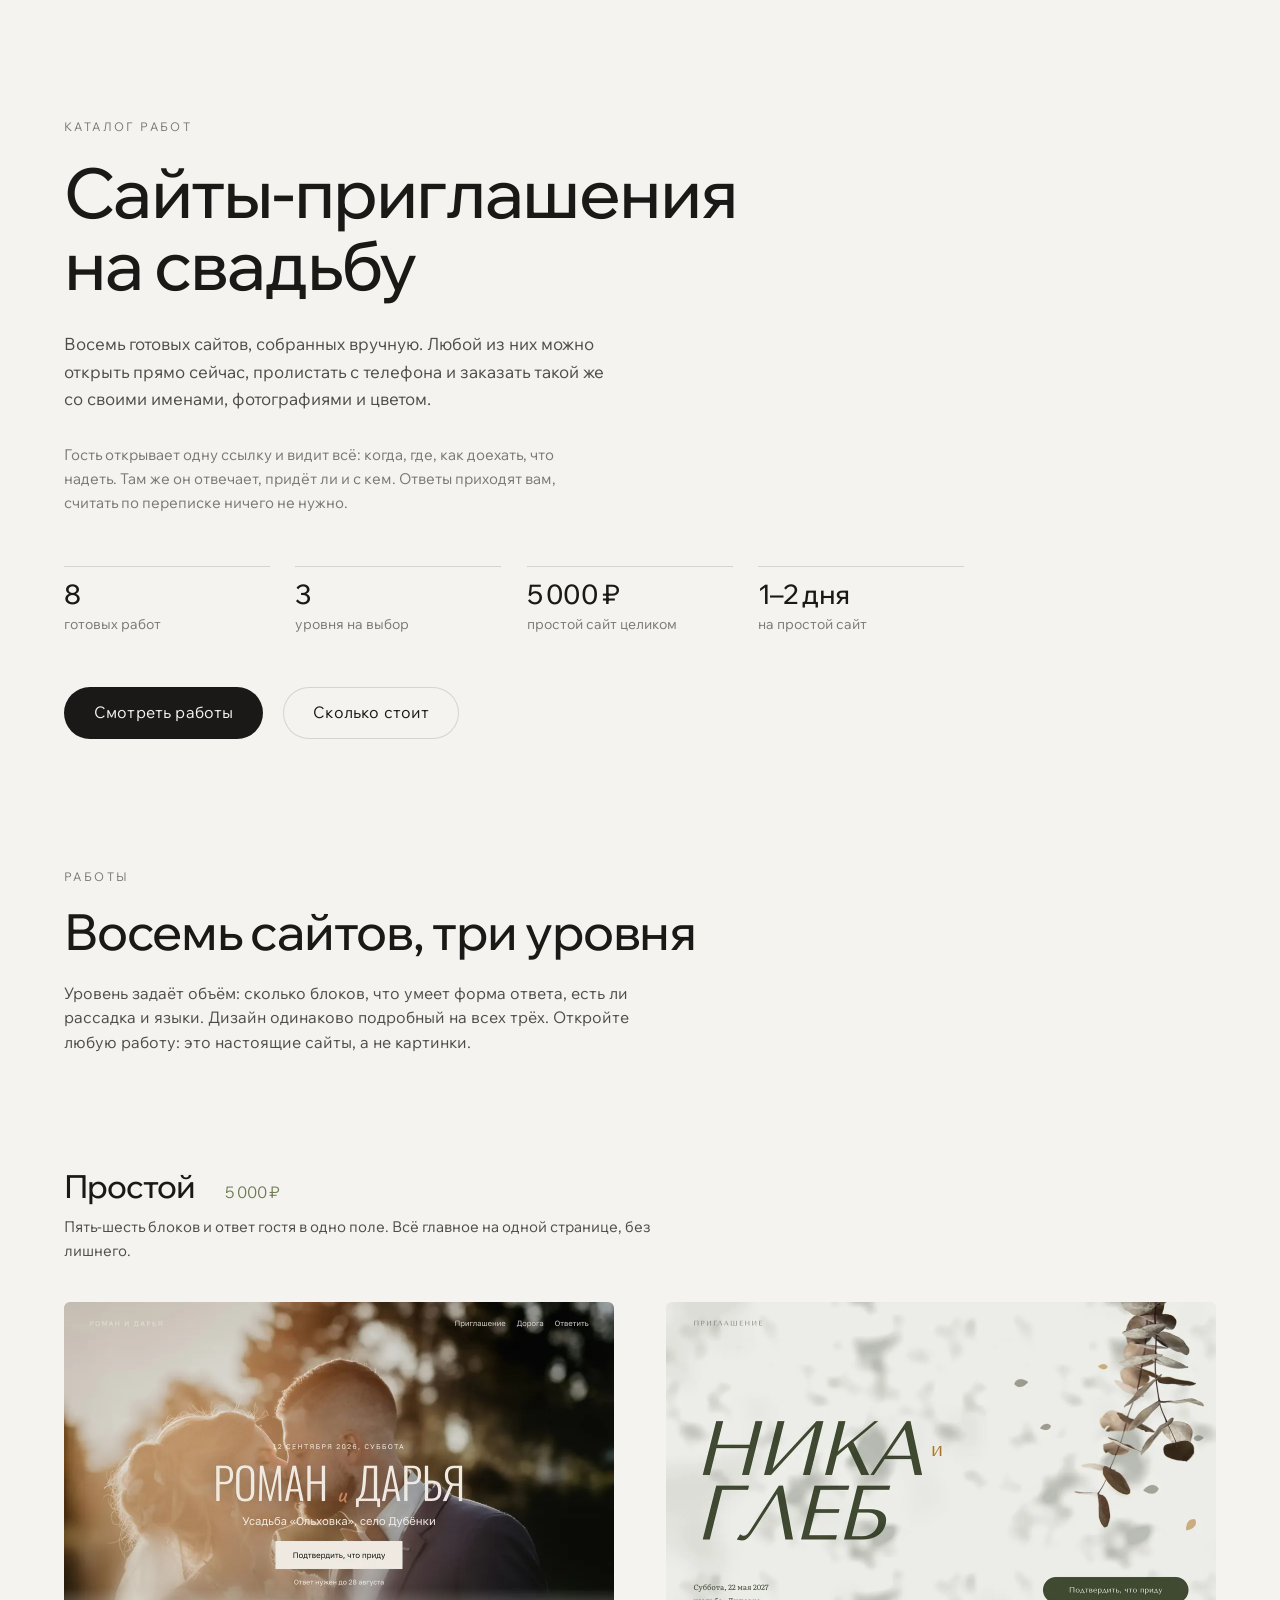
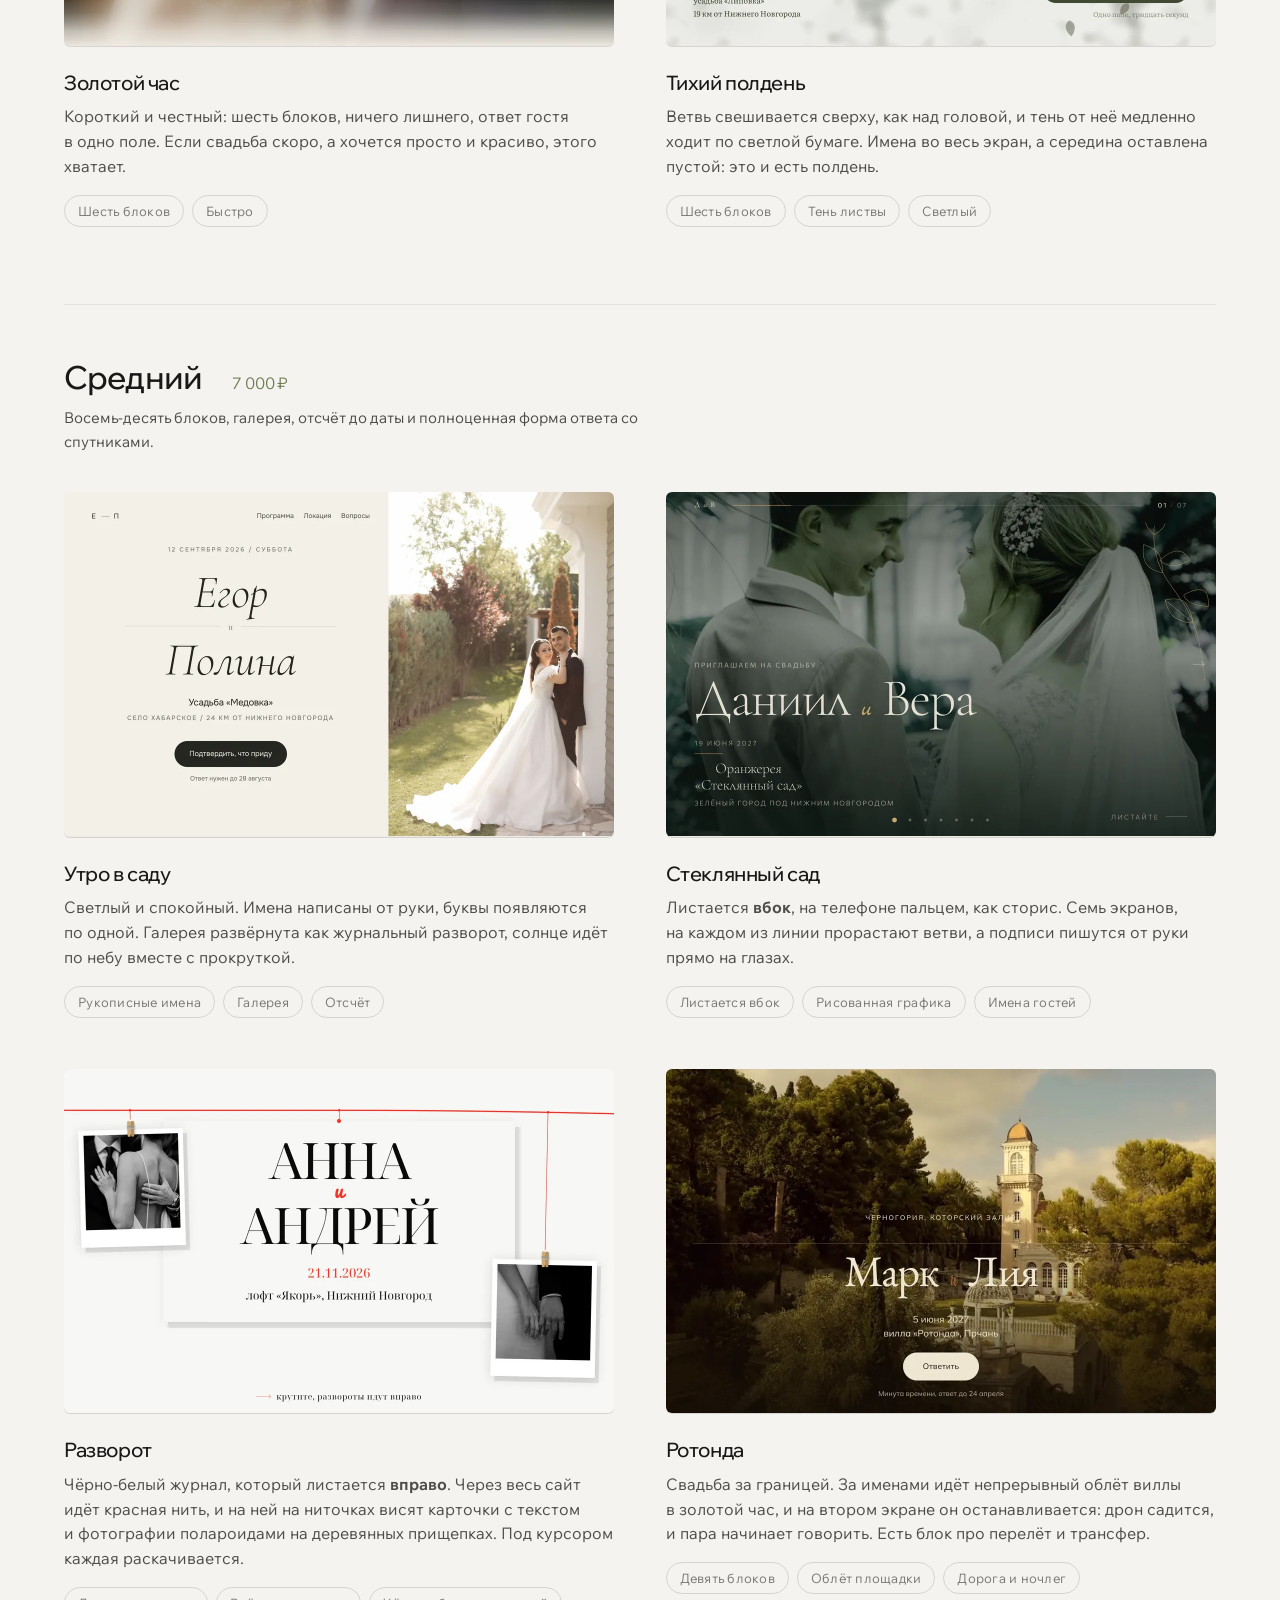
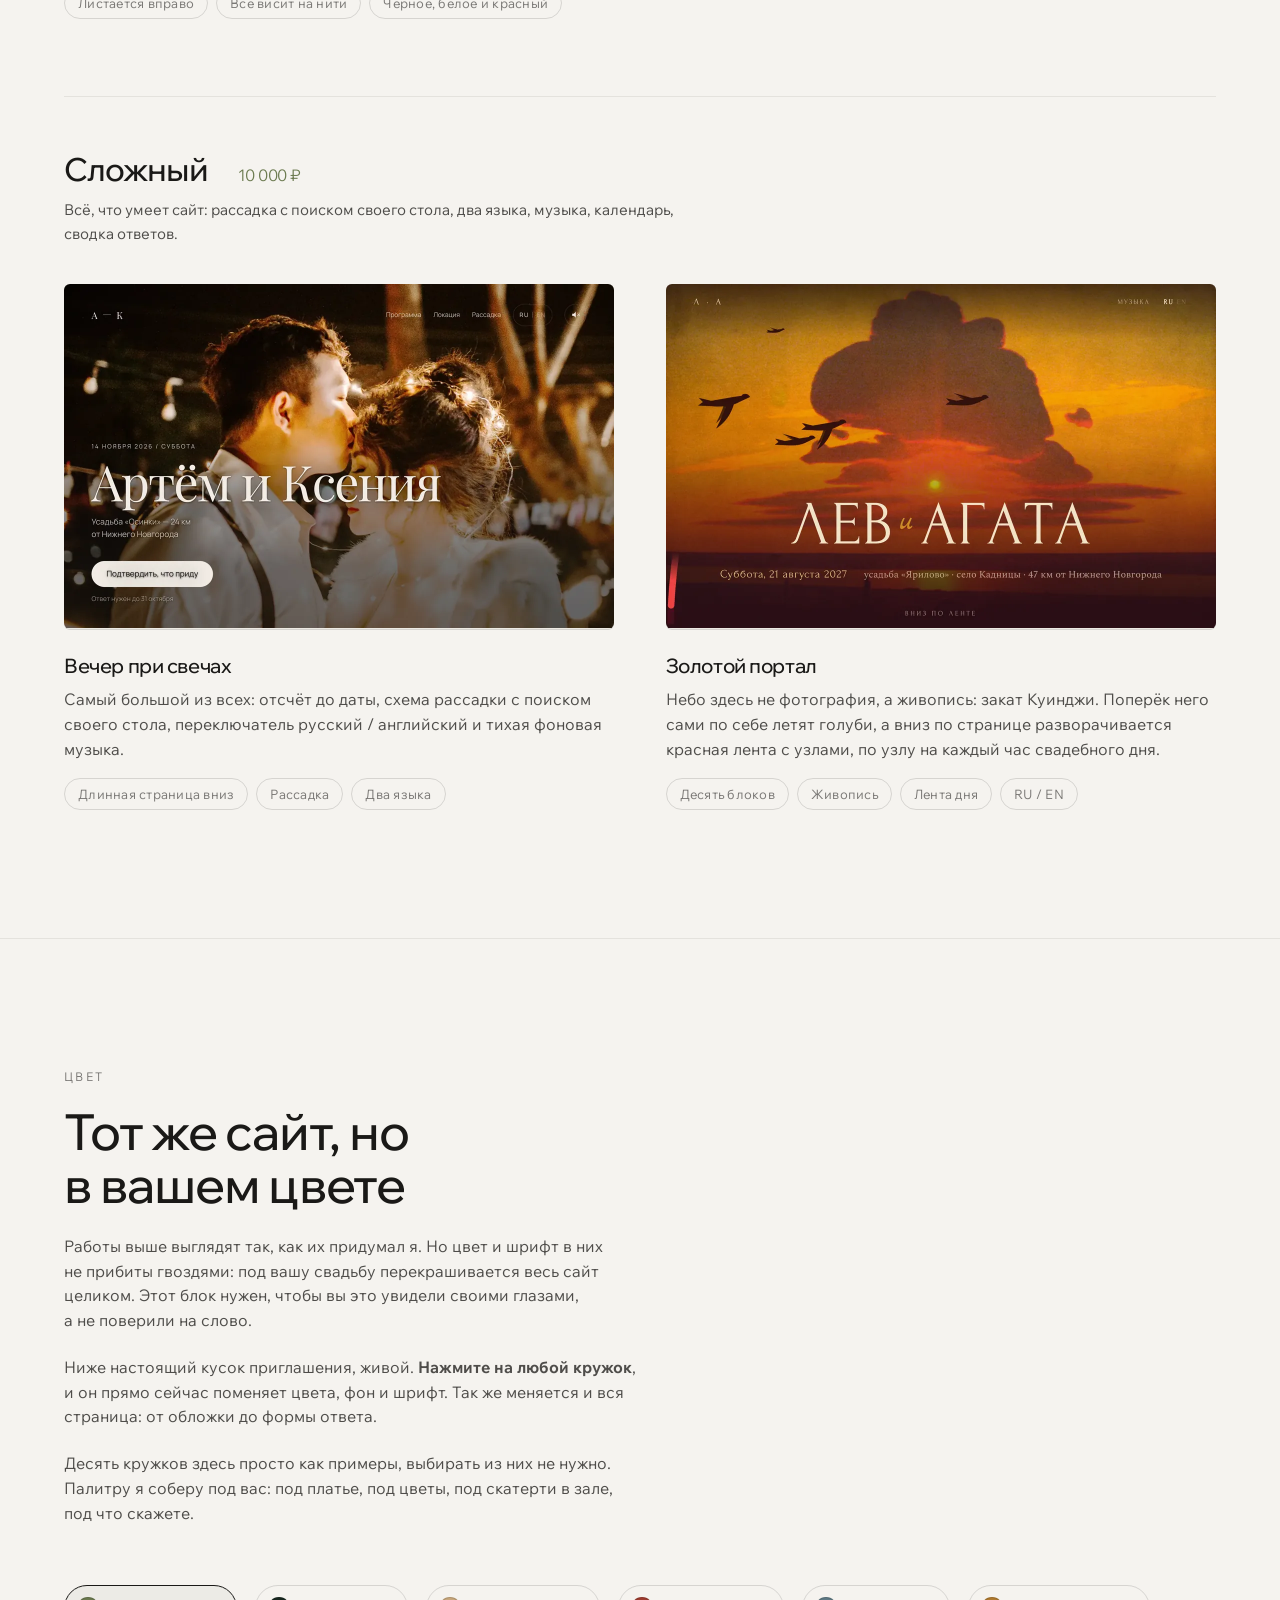
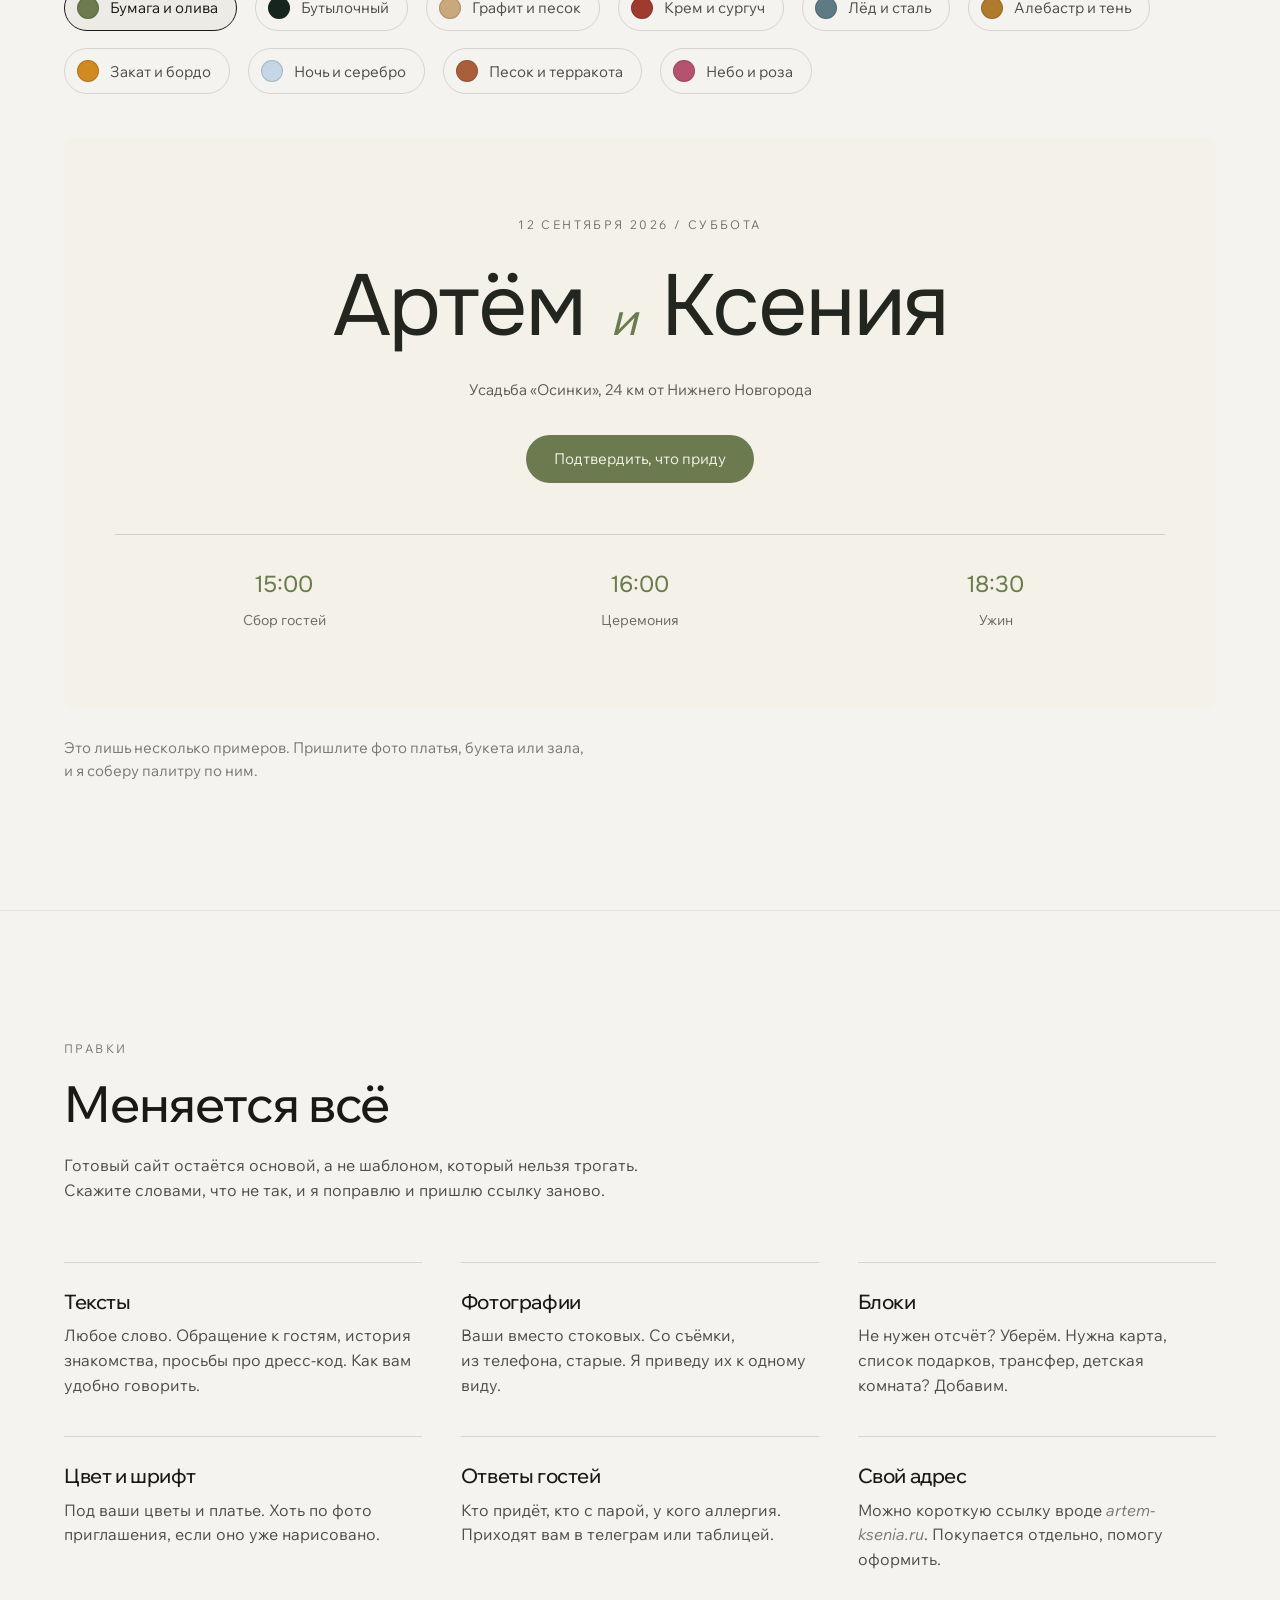
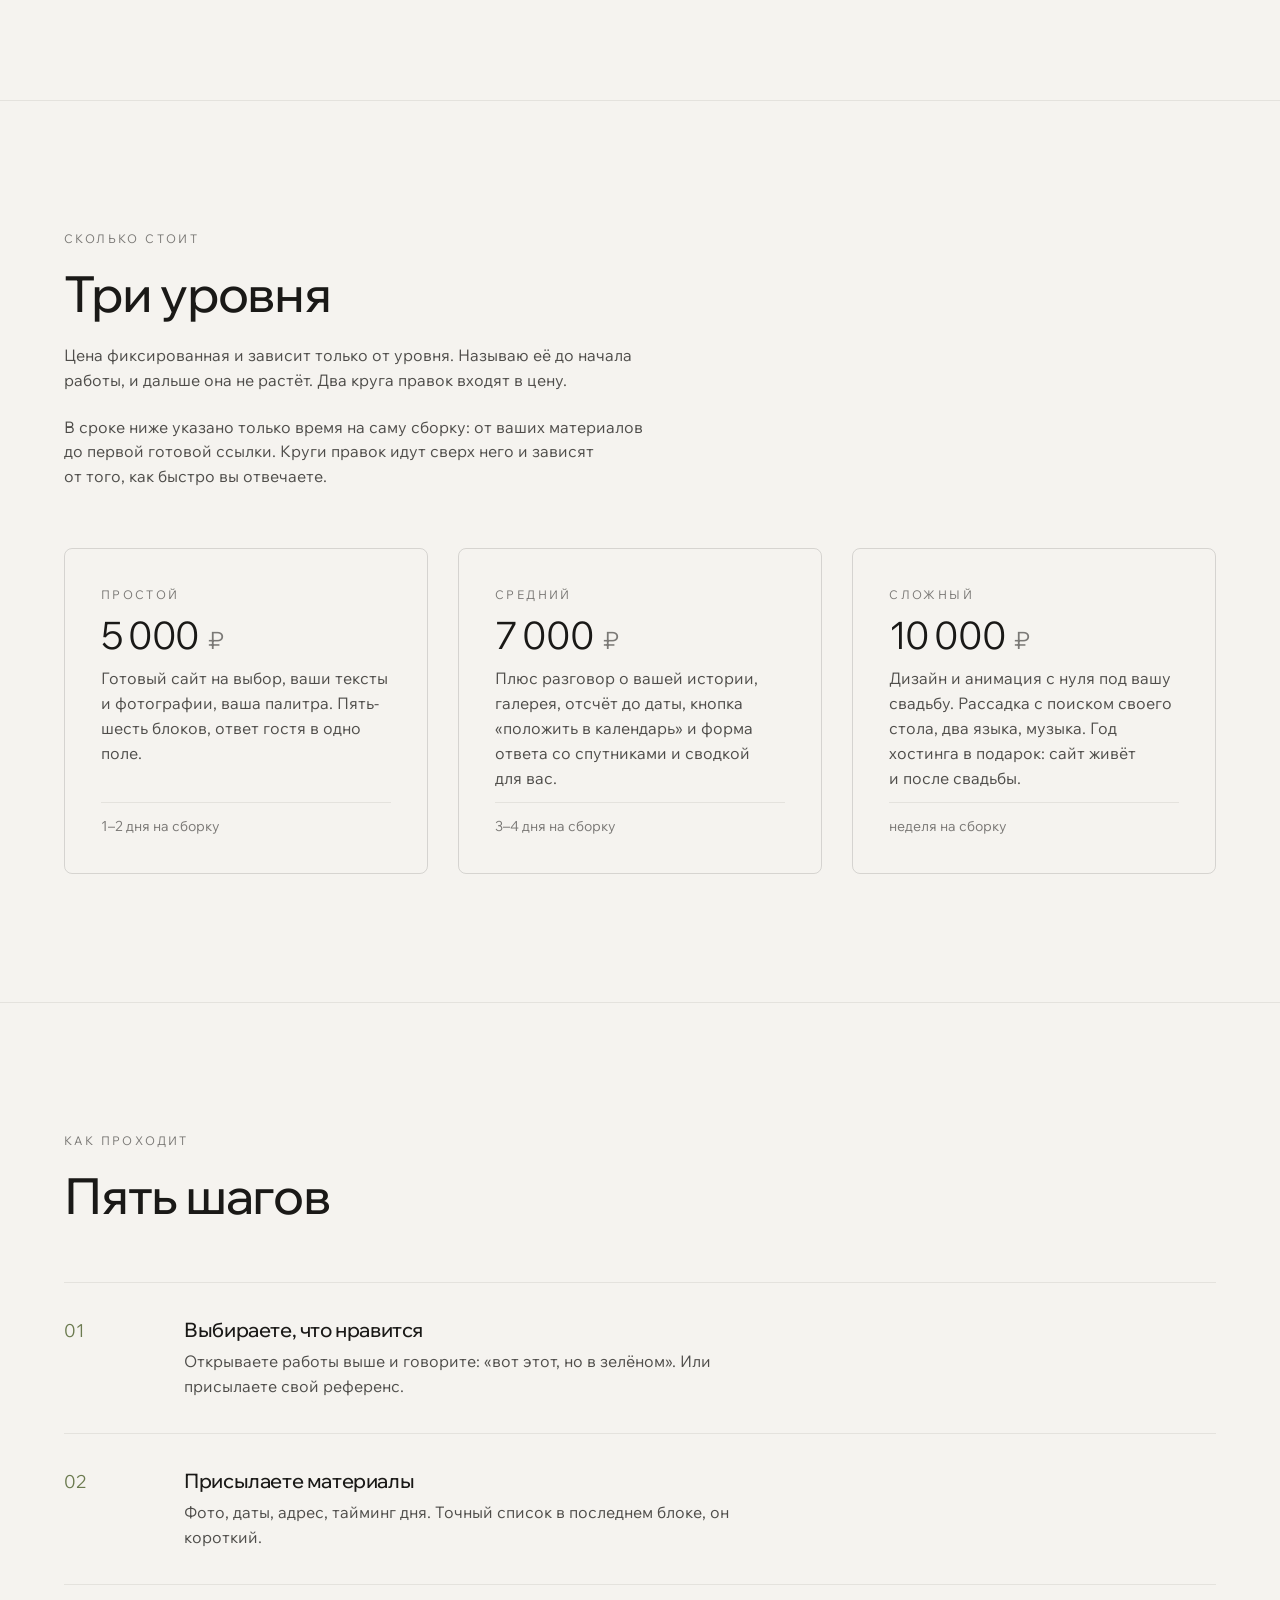
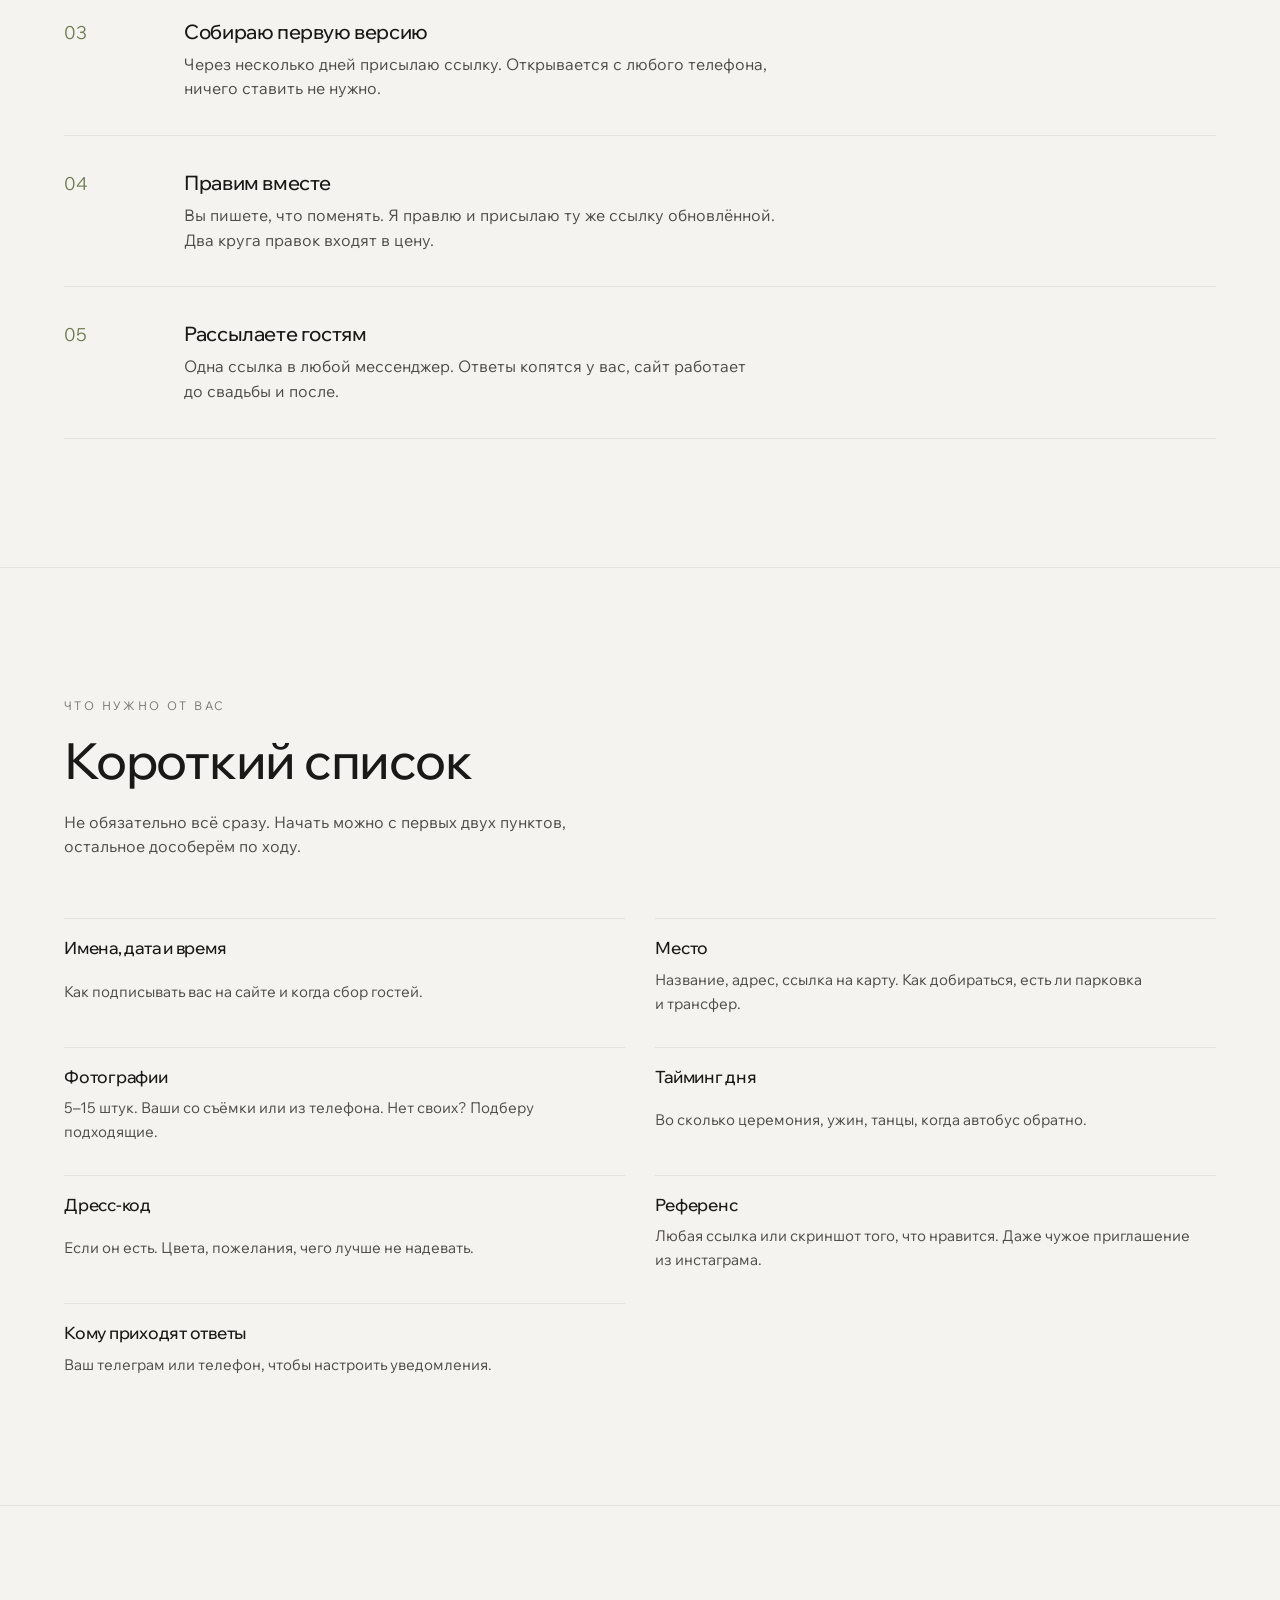
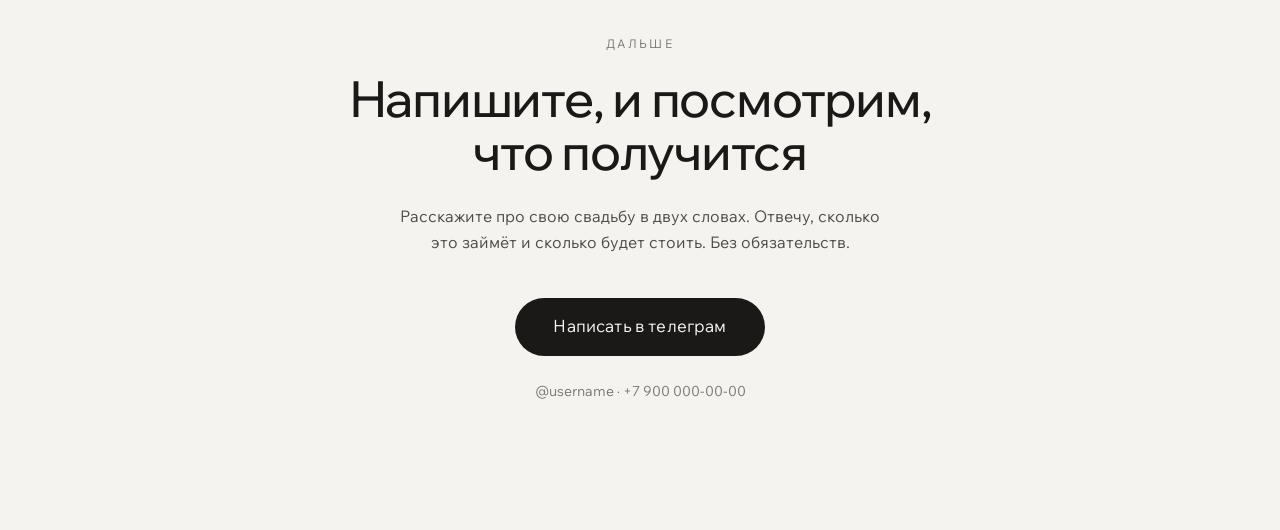
==== commit a9ee6854: "фото без повторов, каталог: цены без «от» и новые сроки, объяснён блок палитры; на телефоне плёнка л" ====
--- a/index.html
+++ b/index.html
@@ -33,8 +33,8 @@
   <ul class="top__facts">
     <li><b>8</b><span>готовых работ</span></li>
     <li><b>3</b><span>уровня на выбор</span></li>
-    <li><b>от 5 000 ₽</b><span>вместе с правками</span></li>
-    <li><b>от 3 дней</b><span>до готовой ссылки</span></li>
+    <li><b>5 000 ₽</b><span>простой сайт целиком</span></li>
+    <li><b>1–2 дня</b><span>на простой сайт</span></li>
   </ul>
 
   <div class="top__act">
@@ -56,7 +56,7 @@
   <div class="band band--simple">
     <div class="band__head">
       <h3 class="band__name">Простой</h3>
-      <p class="band__price">от&nbsp;5&nbsp;000&nbsp;₽</p>
+      <p class="band__price">5&nbsp;000&nbsp;₽</p>
       <p class="band__lead">Пять-шесть блоков и ответ гостя в одно поле. Всё главное на одной странице, без лишнего.</p>
     </div>
     <ul class="grid">
@@ -90,7 +90,7 @@
   <div class="band band--mid">
     <div class="band__head">
       <h3 class="band__name">Средний</h3>
-      <p class="band__price">от&nbsp;7&nbsp;000&nbsp;₽</p>
+      <p class="band__price">7&nbsp;000&nbsp;₽</p>
       <p class="band__lead">Восемь-десять блоков, галерея, отсчёт до даты и полноценная форма ответа со спутниками.</p>
     </div>
     <ul class="grid">
@@ -150,7 +150,7 @@
   <div class="band band--hard">
     <div class="band__head">
       <h3 class="band__name">Сложный</h3>
-      <p class="band__price">от&nbsp;10&nbsp;000&nbsp;₽</p>
+      <p class="band__price">10&nbsp;000&nbsp;₽</p>
       <p class="band__lead">Всё, что умеет сайт: рассадка с поиском своего стола, два языка, музыка, календарь, сводка ответов.</p>
     </div>
     <ul class="grid">
@@ -188,10 +188,17 @@
 <section class="paint" id="paint">
   <div class="head">
     <p class="eyebrow">Цвет</p>
-    <h2>А в вашем цвете?</h2>
-    <p class="head__lead">Ниже настоящий блок приглашения. Нажмите на&nbsp;кружок: поменяются
-       и&nbsp;цвета, и&nbsp;шрифт. Так же перекрашивается весь сайт целиком: под платье,
-       под цветы, под то, что вам нравится.</p>
+    <h2>Тот же сайт, но в вашем цвете</h2>
+    <p class="head__lead">Работы выше выглядят так, как их придумал я. Но цвет и&nbsp;шрифт
+       в&nbsp;них не&nbsp;прибиты гвоздями: под вашу свадьбу перекрашивается весь сайт целиком.
+       Этот блок нужен, чтобы вы&nbsp;это увидели своими глазами, а&nbsp;не&nbsp;поверили
+       на&nbsp;слово.</p>
+    <p class="head__lead">Ниже настоящий кусок приглашения, живой. <b>Нажмите на&nbsp;любой
+       кружок</b>, и&nbsp;он&nbsp;прямо сейчас поменяет цвета, фон и&nbsp;шрифт.
+       Так же меняется и&nbsp;вся страница: от&nbsp;обложки до&nbsp;формы ответа.</p>
+    <p class="head__lead">Десять кружков&nbsp;здесь просто как примеры, выбирать
+       из&nbsp;них не&nbsp;нужно. Палитру я&nbsp;соберу под вас: под платье, под цветы,
+       под скатерти в&nbsp;зале, под что скажете.</p>
   </div>
 
   <div class="swatches" role="group" aria-label="Выбор палитры">
@@ -244,31 +251,33 @@
   <div class="head">
     <p class="eyebrow">Сколько стоит</p>
     <h2>Три уровня</h2>
-    <p class="head__lead">Цена зависит только от&nbsp;уровня: чем больше блоков и&nbsp;механики,
-       тем дольше сборка. Точную сумму называю до&nbsp;начала работы, и&nbsp;дальше она не&nbsp;растёт.
-       Два круга правок входят в&nbsp;цену.</p>
+    <p class="head__lead">Цена фиксированная и&nbsp;зависит только от&nbsp;уровня. Называю её&nbsp;до&nbsp;начала
+       работы, и&nbsp;дальше она не&nbsp;растёт. Два круга правок входят в&nbsp;цену.</p>
+    <p class="head__lead">В&nbsp;сроке ниже указано только время на&nbsp;саму сборку:
+       от&nbsp;ваших материалов до&nbsp;первой готовой ссылки. Круги правок идут сверх него
+       и&nbsp;зависят от&nbsp;того, как быстро вы&nbsp;отвечаете.</p>
   </div>
   <ul class="tiers">
     <li>
       <p class="tier__n">Простой</p>
-      <p class="tier__p"><span class="tier__from">от</span> 5 000 <span class="tier__cur">₽</span></p>
+      <p class="tier__p">5 000 <span class="tier__cur">₽</span></p>
       <p>Готовый сайт на&nbsp;выбор, ваши тексты и&nbsp;фотографии, ваша палитра.
          Пять-шесть блоков, ответ гостя в&nbsp;одно поле.</p>
-      <p class="tier__t">3–4 дня</p>
+      <p class="tier__t">1–2 дня на сборку</p>
     </li>
     <li class="tier--mid">
       <p class="tier__n">Средний</p>
-      <p class="tier__p"><span class="tier__from">от</span> 7 000 <span class="tier__cur">₽</span></p>
+      <p class="tier__p">7 000 <span class="tier__cur">₽</span></p>
       <p>Плюс разговор о&nbsp;вашей истории, галерея, отсчёт до&nbsp;даты, кнопка «положить
          в&nbsp;календарь» и&nbsp;форма ответа со&nbsp;спутниками и&nbsp;сводкой для&nbsp;вас.</p>
-      <p class="tier__t">от недели</p>
+      <p class="tier__t">3–4 дня на сборку</p>
     </li>
     <li>
       <p class="tier__n">Сложный</p>
-      <p class="tier__p"><span class="tier__from">от</span> 10 000 <span class="tier__cur">₽</span></p>
+      <p class="tier__p">10 000 <span class="tier__cur">₽</span></p>
       <p>Дизайн и&nbsp;анимация с&nbsp;нуля под вашу свадьбу. Рассадка с&nbsp;поиском своего
          стола, два языка, музыка. Год хостинга в&nbsp;подарок: сайт живёт и&nbsp;после свадьбы.</p>
-      <p class="tier__t">от двух недель</p>
+      <p class="tier__t">неделя на сборку</p>
     </li>
   </ul>
 </section>
--- a/showcase.css
+++ b/showcase.css
@@ -234,8 +234,6 @@
 .tier__n{font-size:12px;letter-spacing:.2em;text-transform:uppercase;color:var(--t2)}
 .tier__p{font-family:var(--f-disp);font-size:clamp(2rem,3vw,2.9rem);letter-spacing:-.035em;
   line-height:1;font-variant-numeric:lining-nums tabular-nums;display:flex;align-items:baseline;gap:.24em}
-.tier__from{font-family:var(--f-text);font-size:.42em;letter-spacing:.14em;text-transform:uppercase;
-  color:var(--t2);transform:translateY(-.15em)}
 .tier__cur{font-size:.62em;color:var(--t2)}
 .tiers p:not(.tier__n):not(.tier__p):not(.tier__t){color:var(--t1);font-size:15.5px}
 .tier__t{margin-top:auto;padding-top:12px;font-size:13.5px;color:var(--t2);border-top:1px solid var(--line-soft)}
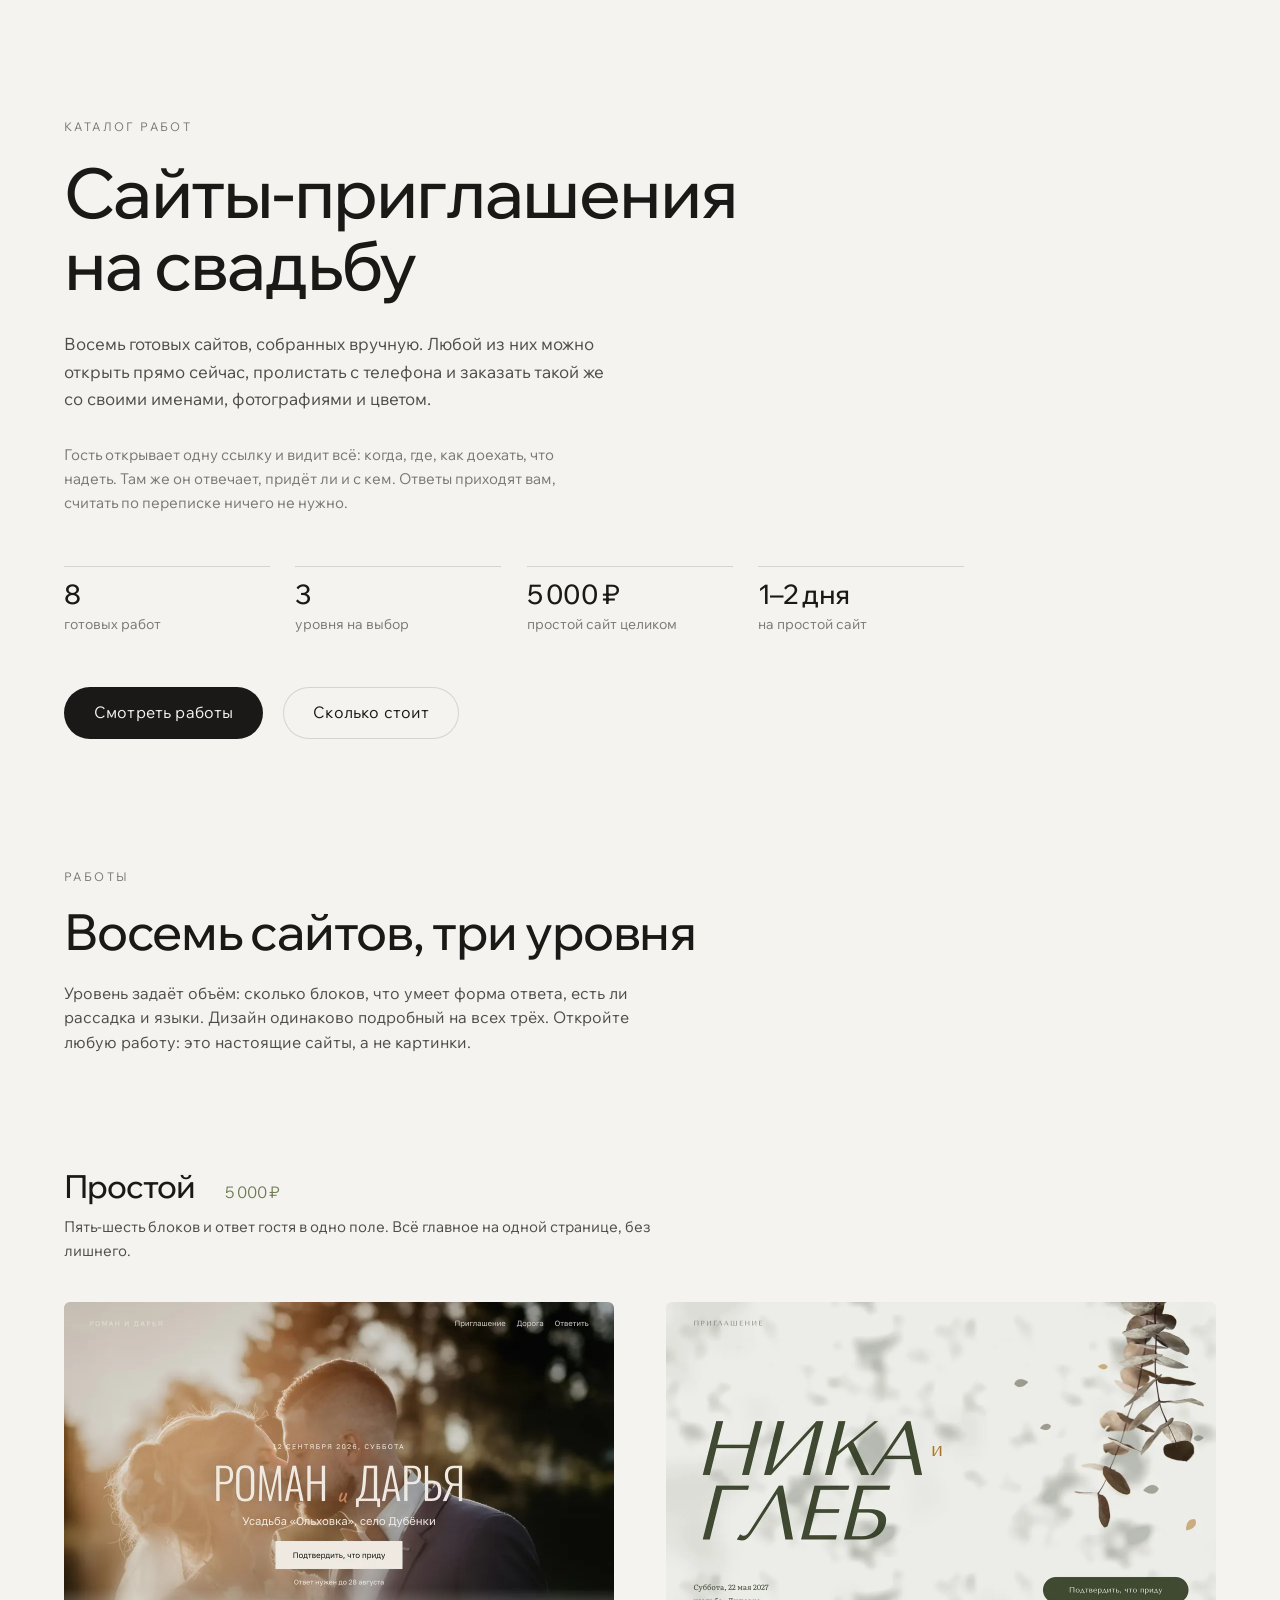
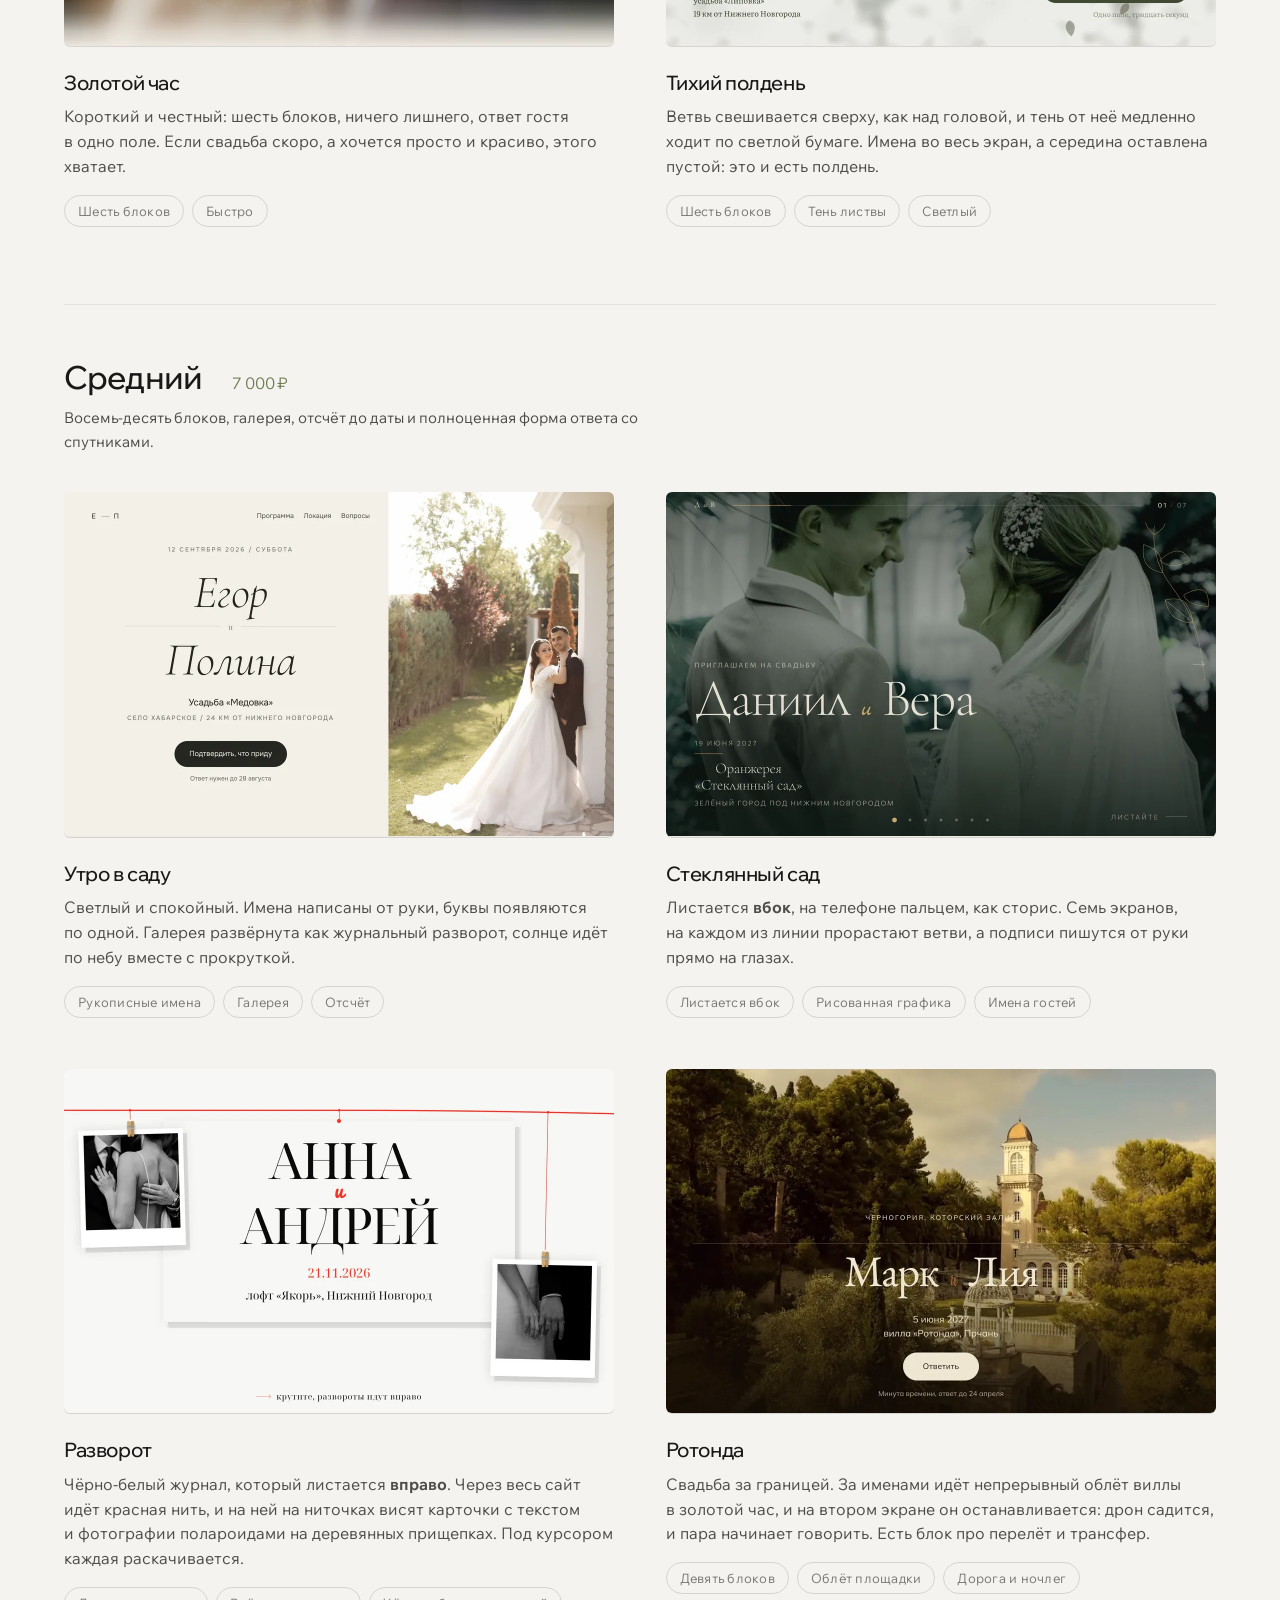
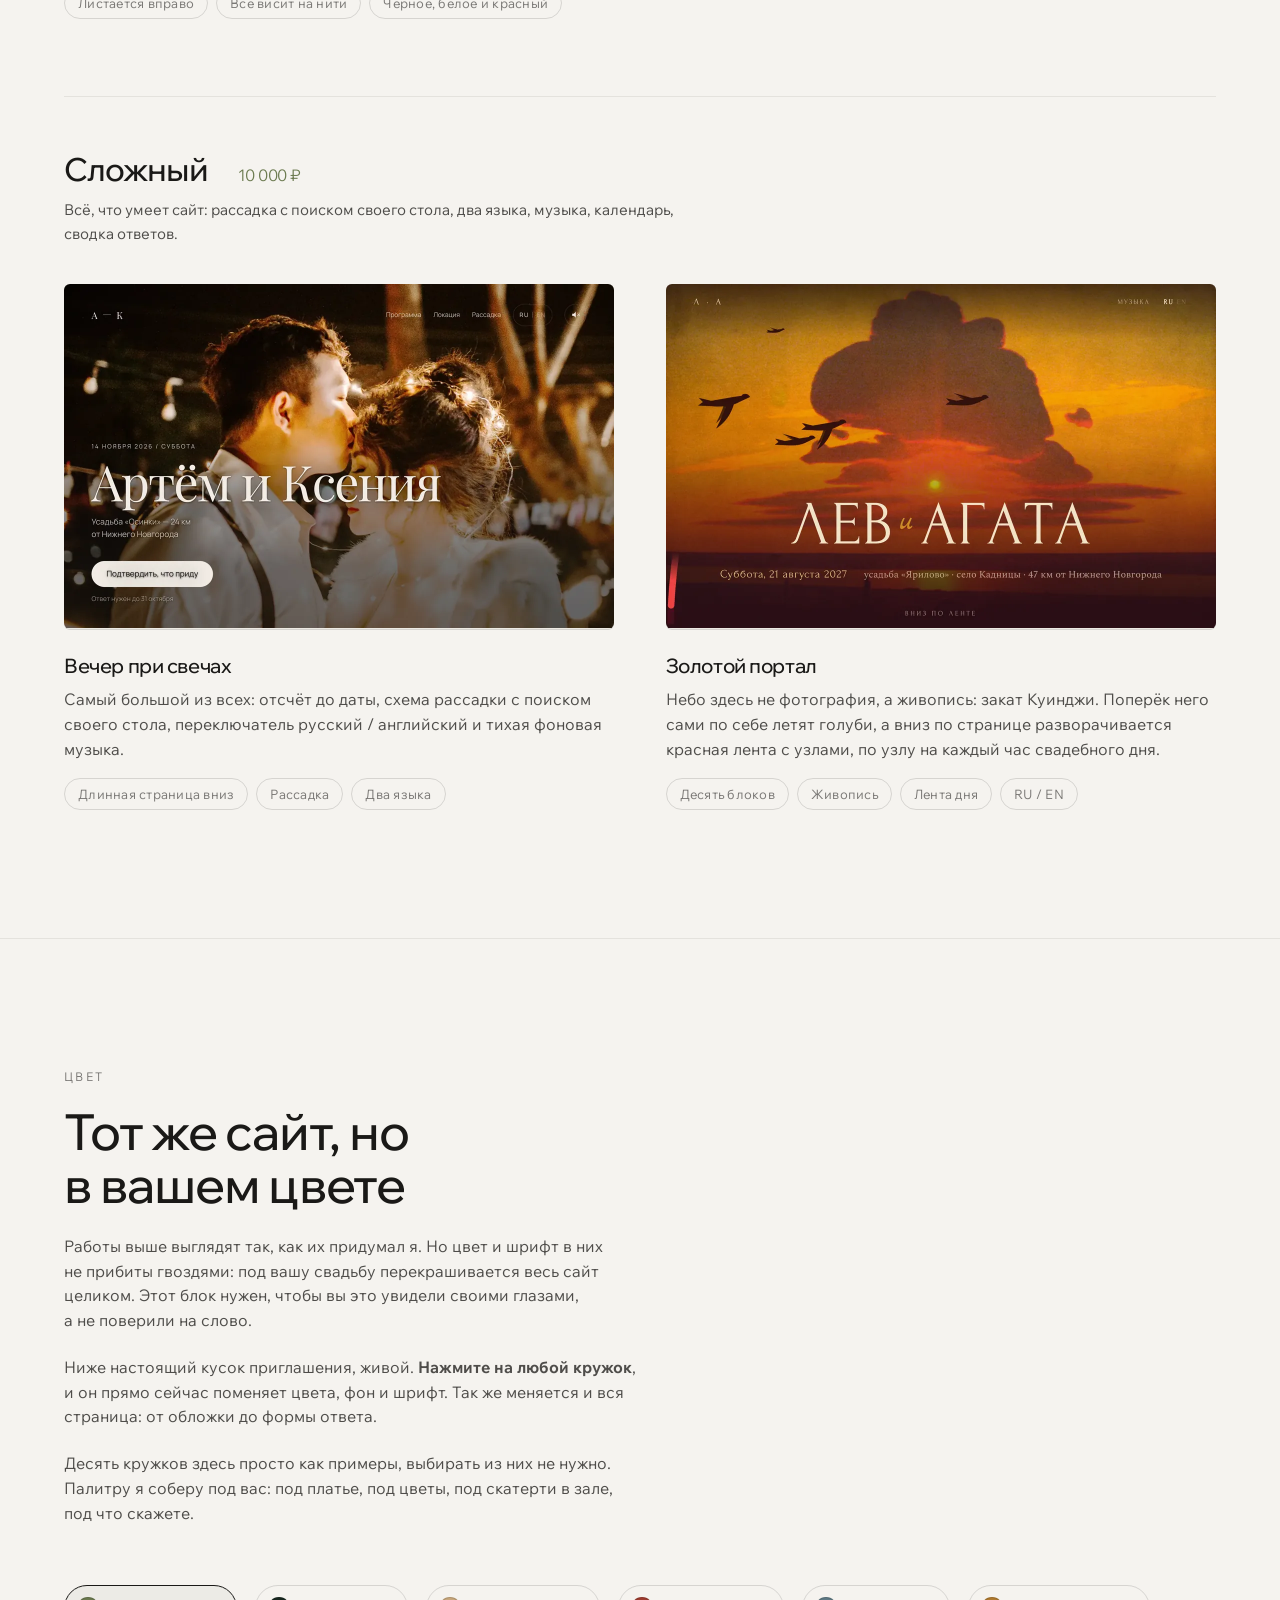
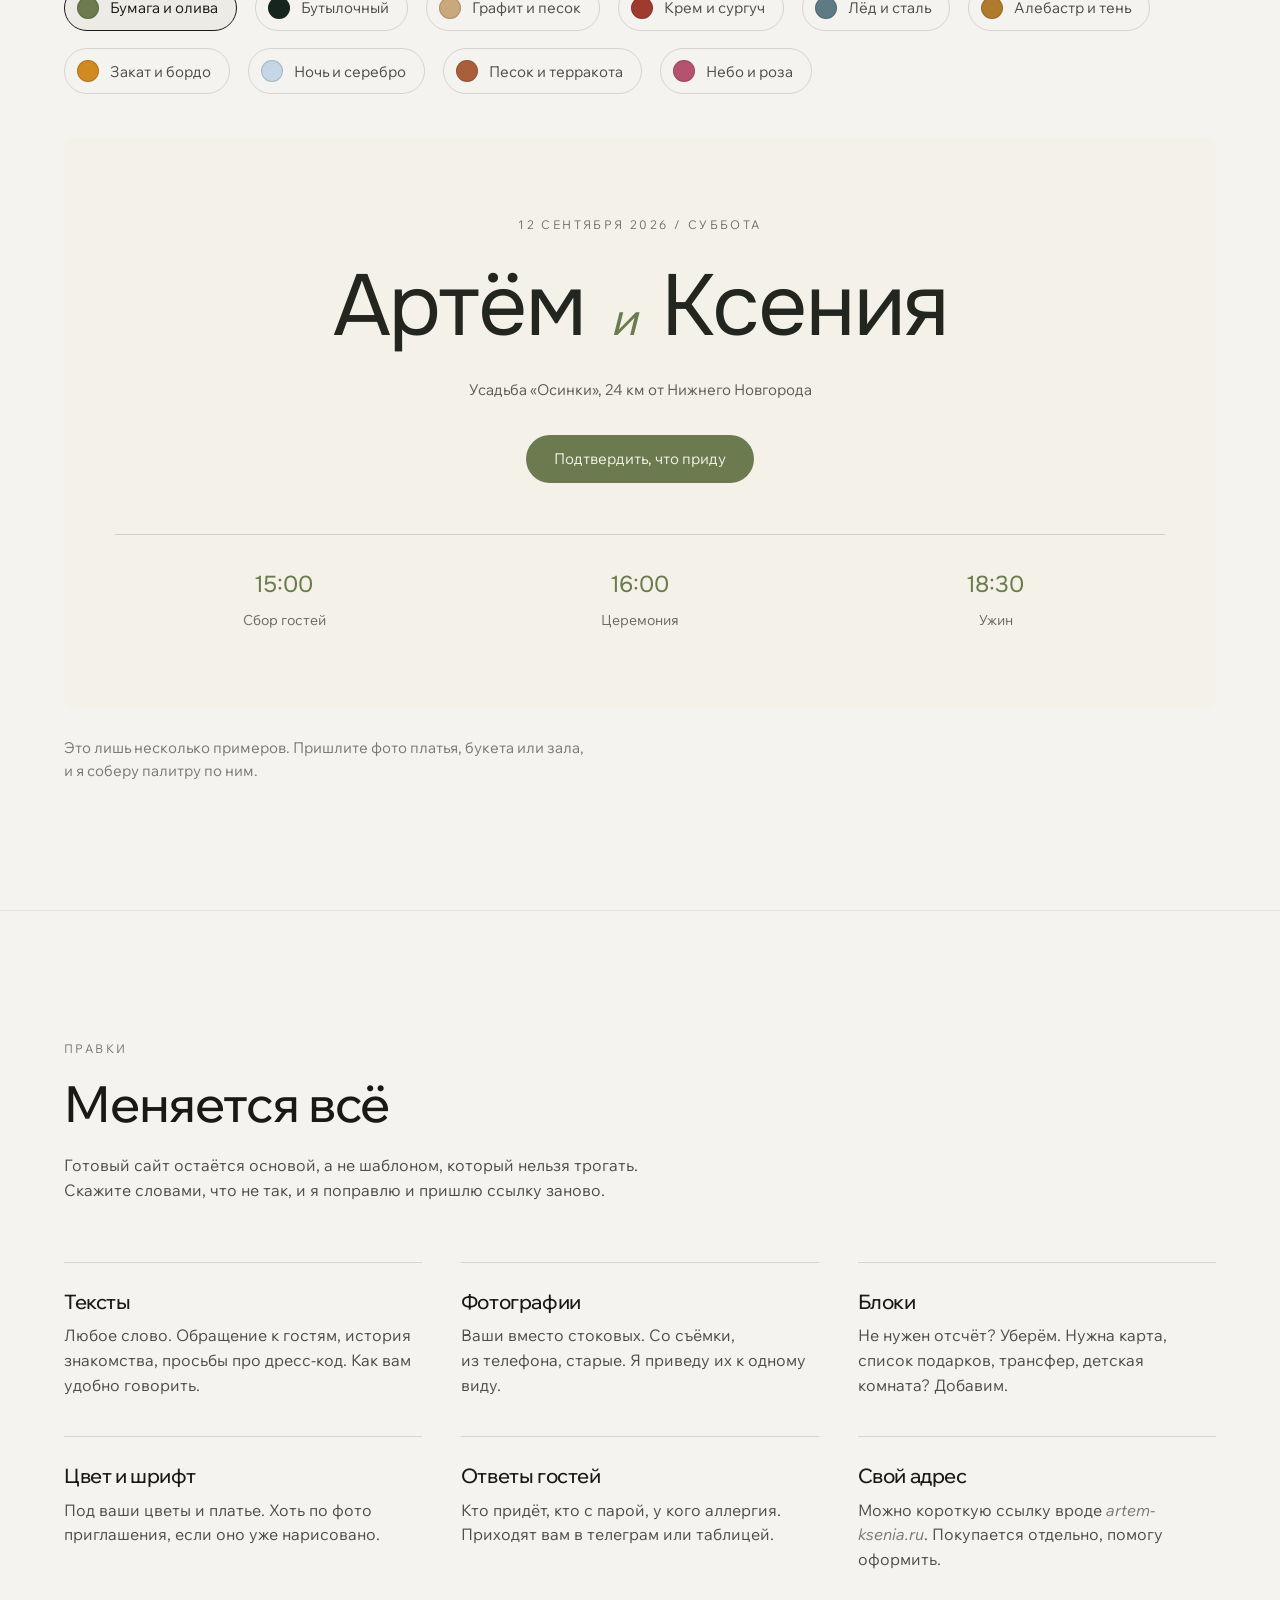
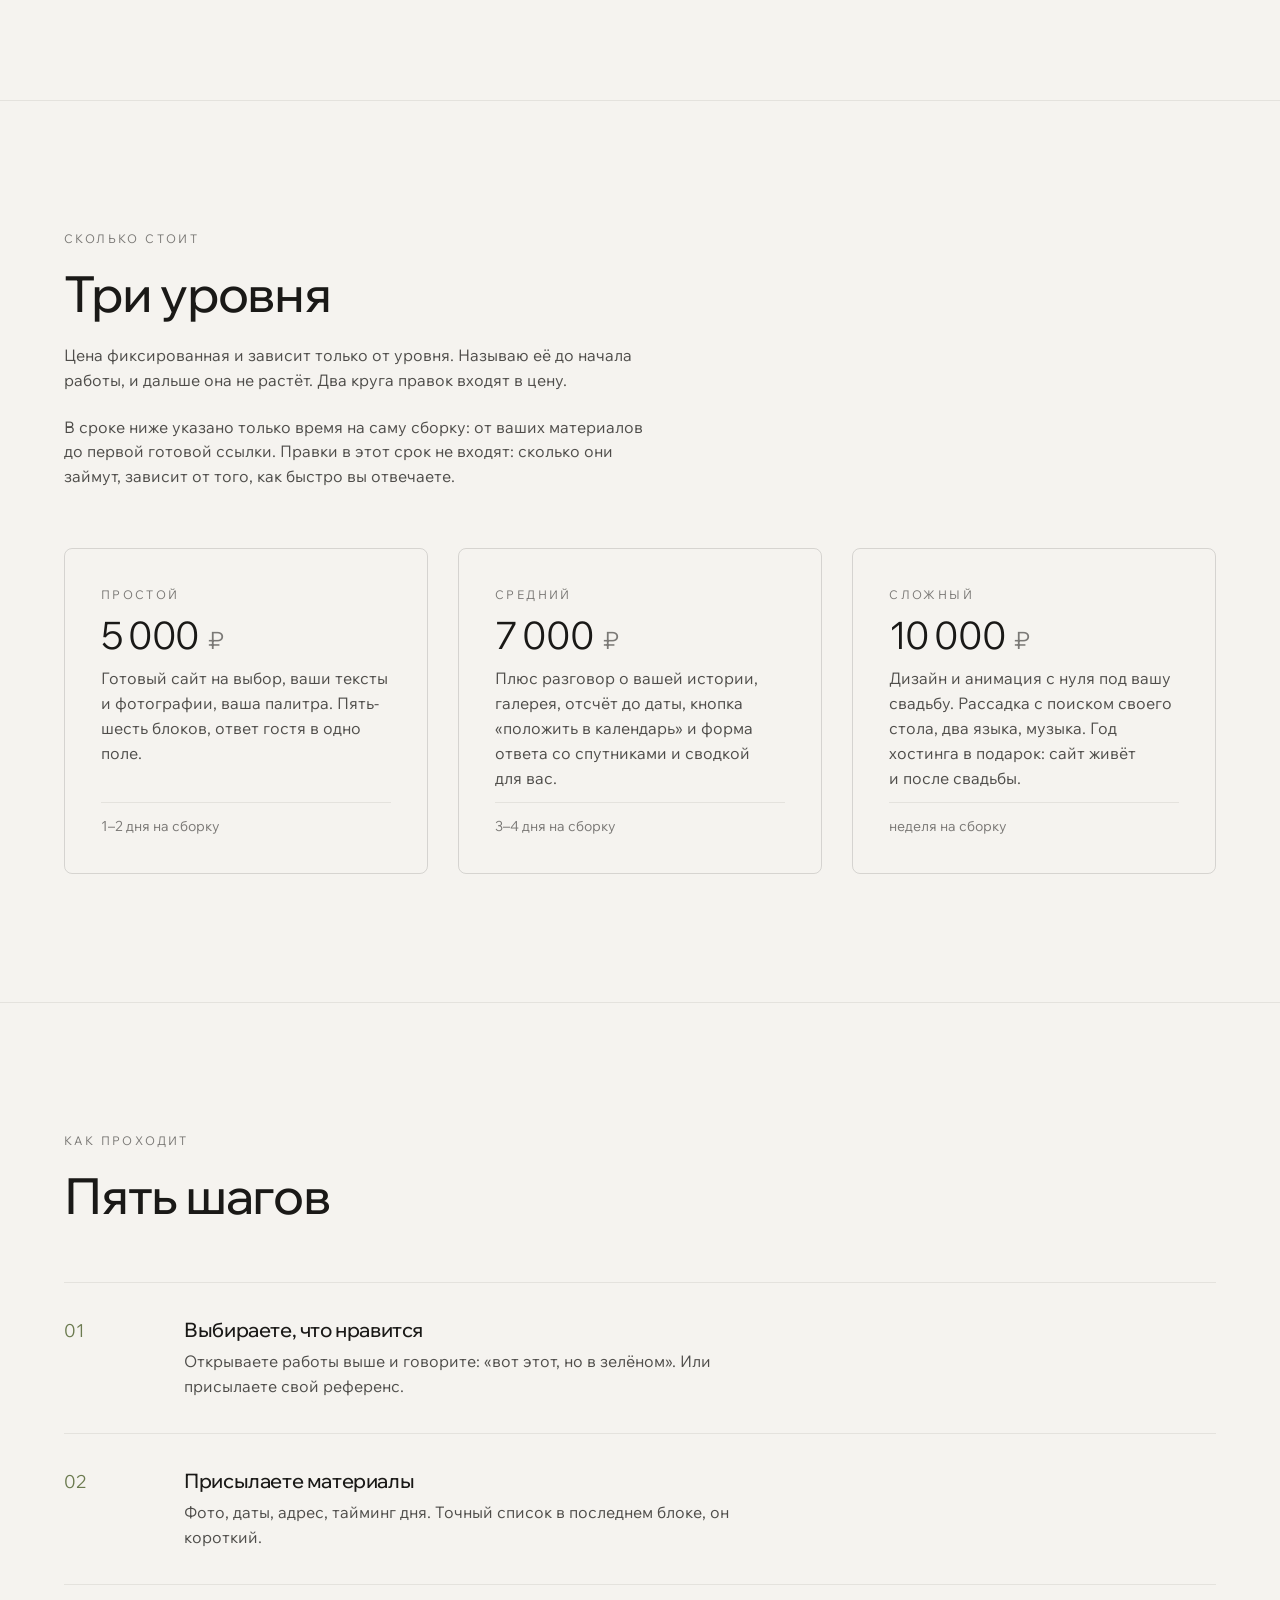
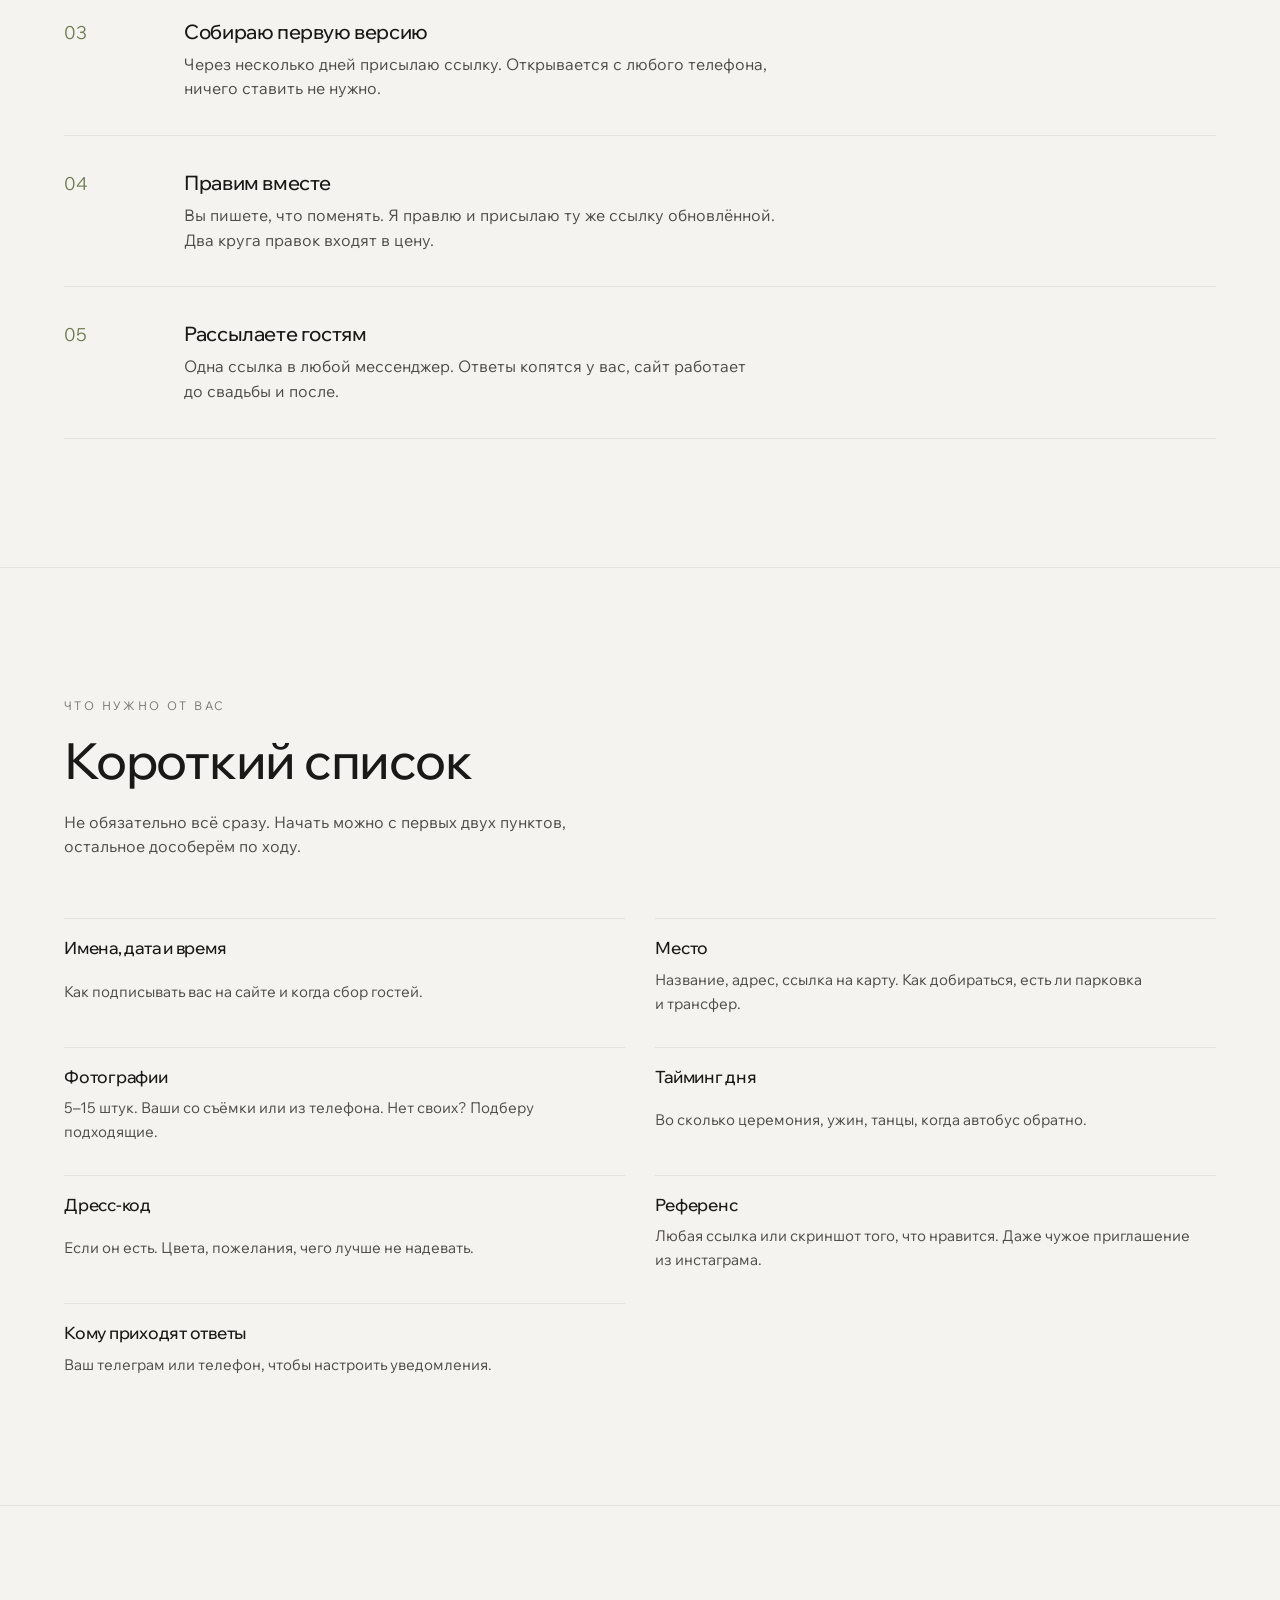
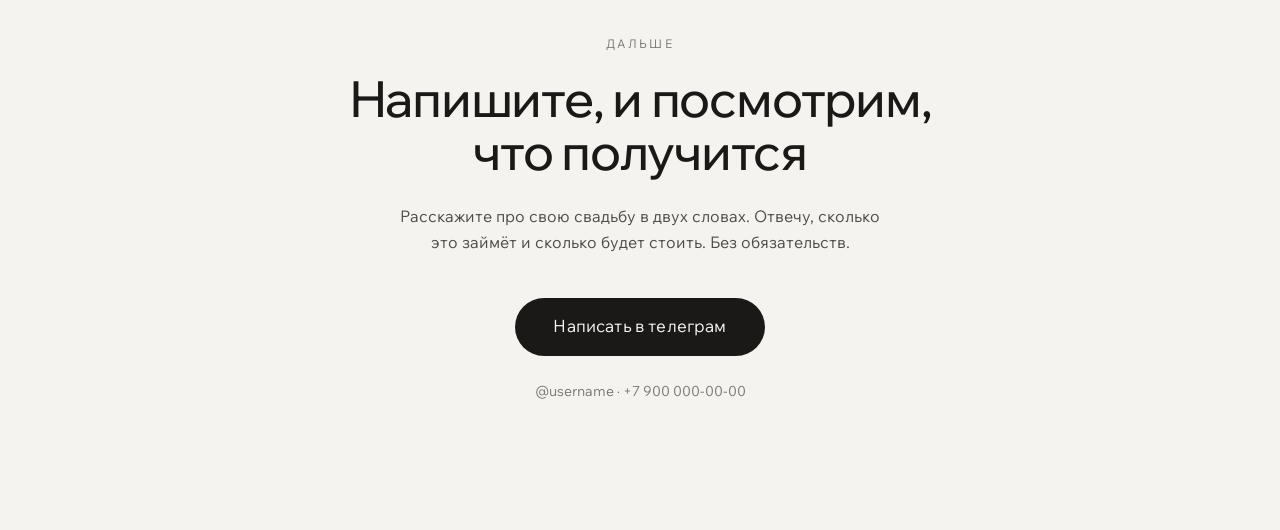
==== commit 405cc37d: "каталог: фраза про правки" ====
--- a/index.html
+++ b/index.html
@@ -254,8 +254,8 @@
     <p class="head__lead">Цена фиксированная и&nbsp;зависит только от&nbsp;уровня. Называю её&nbsp;до&nbsp;начала
        работы, и&nbsp;дальше она не&nbsp;растёт. Два круга правок входят в&nbsp;цену.</p>
     <p class="head__lead">В&nbsp;сроке ниже указано только время на&nbsp;саму сборку:
-       от&nbsp;ваших материалов до&nbsp;первой готовой ссылки. Круги правок идут сверх него
-       и&nbsp;зависят от&nbsp;того, как быстро вы&nbsp;отвечаете.</p>
+       от&nbsp;ваших материалов до&nbsp;первой готовой ссылки. Правки в&nbsp;этот срок
+       не&nbsp;входят: сколько они займут, зависит от&nbsp;того, как быстро вы&nbsp;отвечаете.</p>
   </div>
   <ul class="tiers">
     <li>
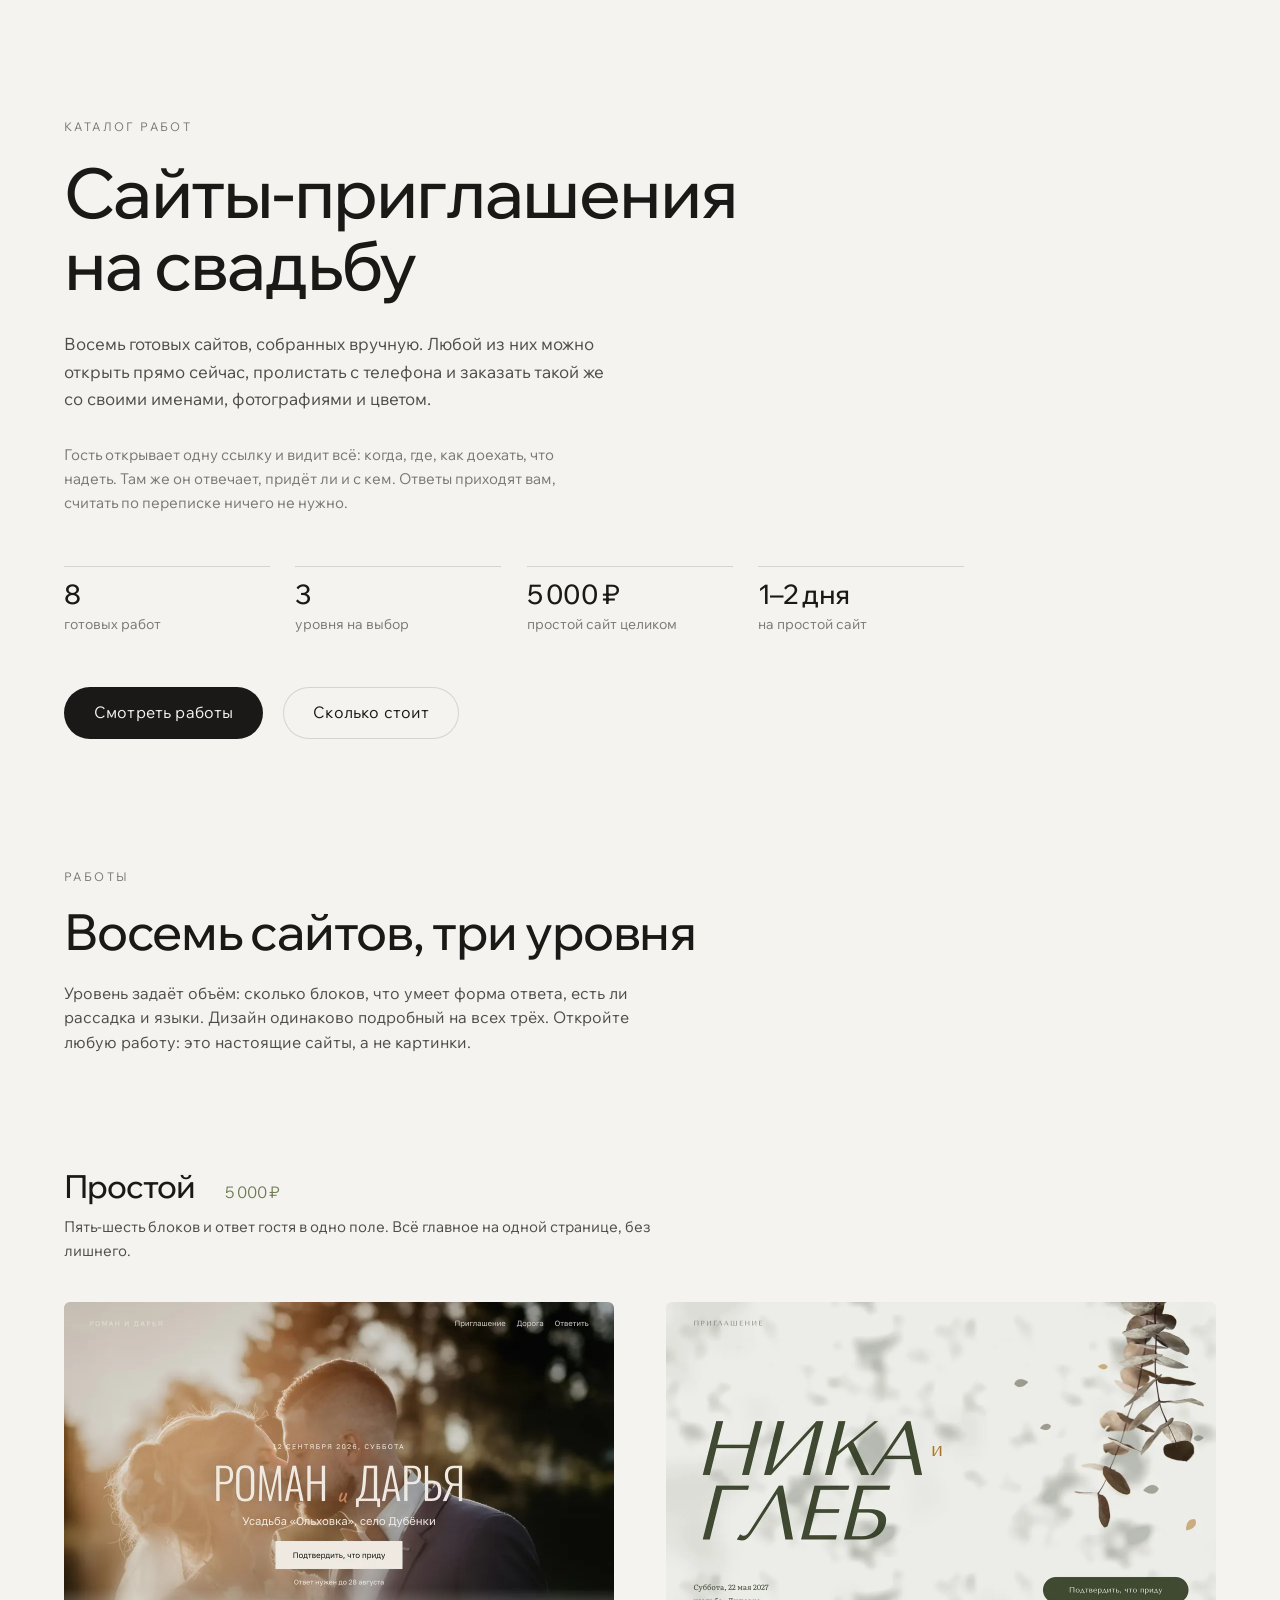
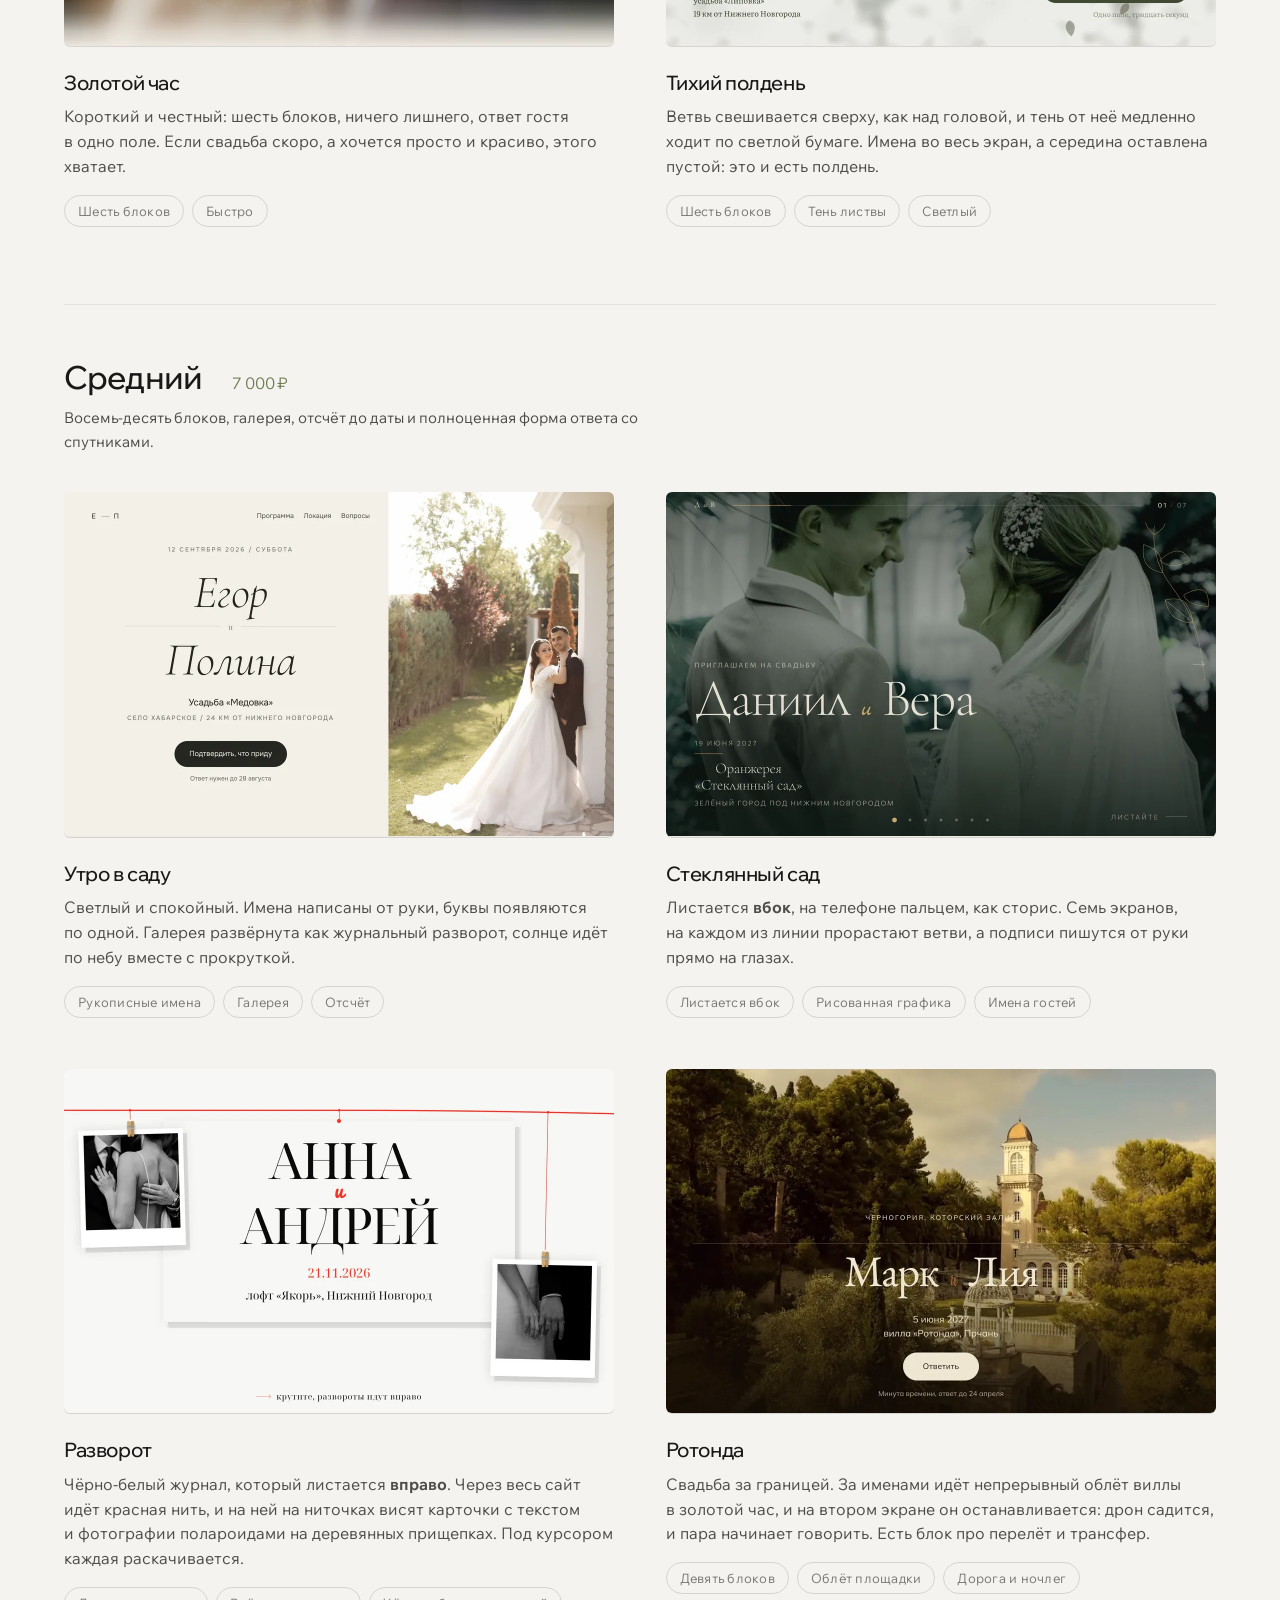
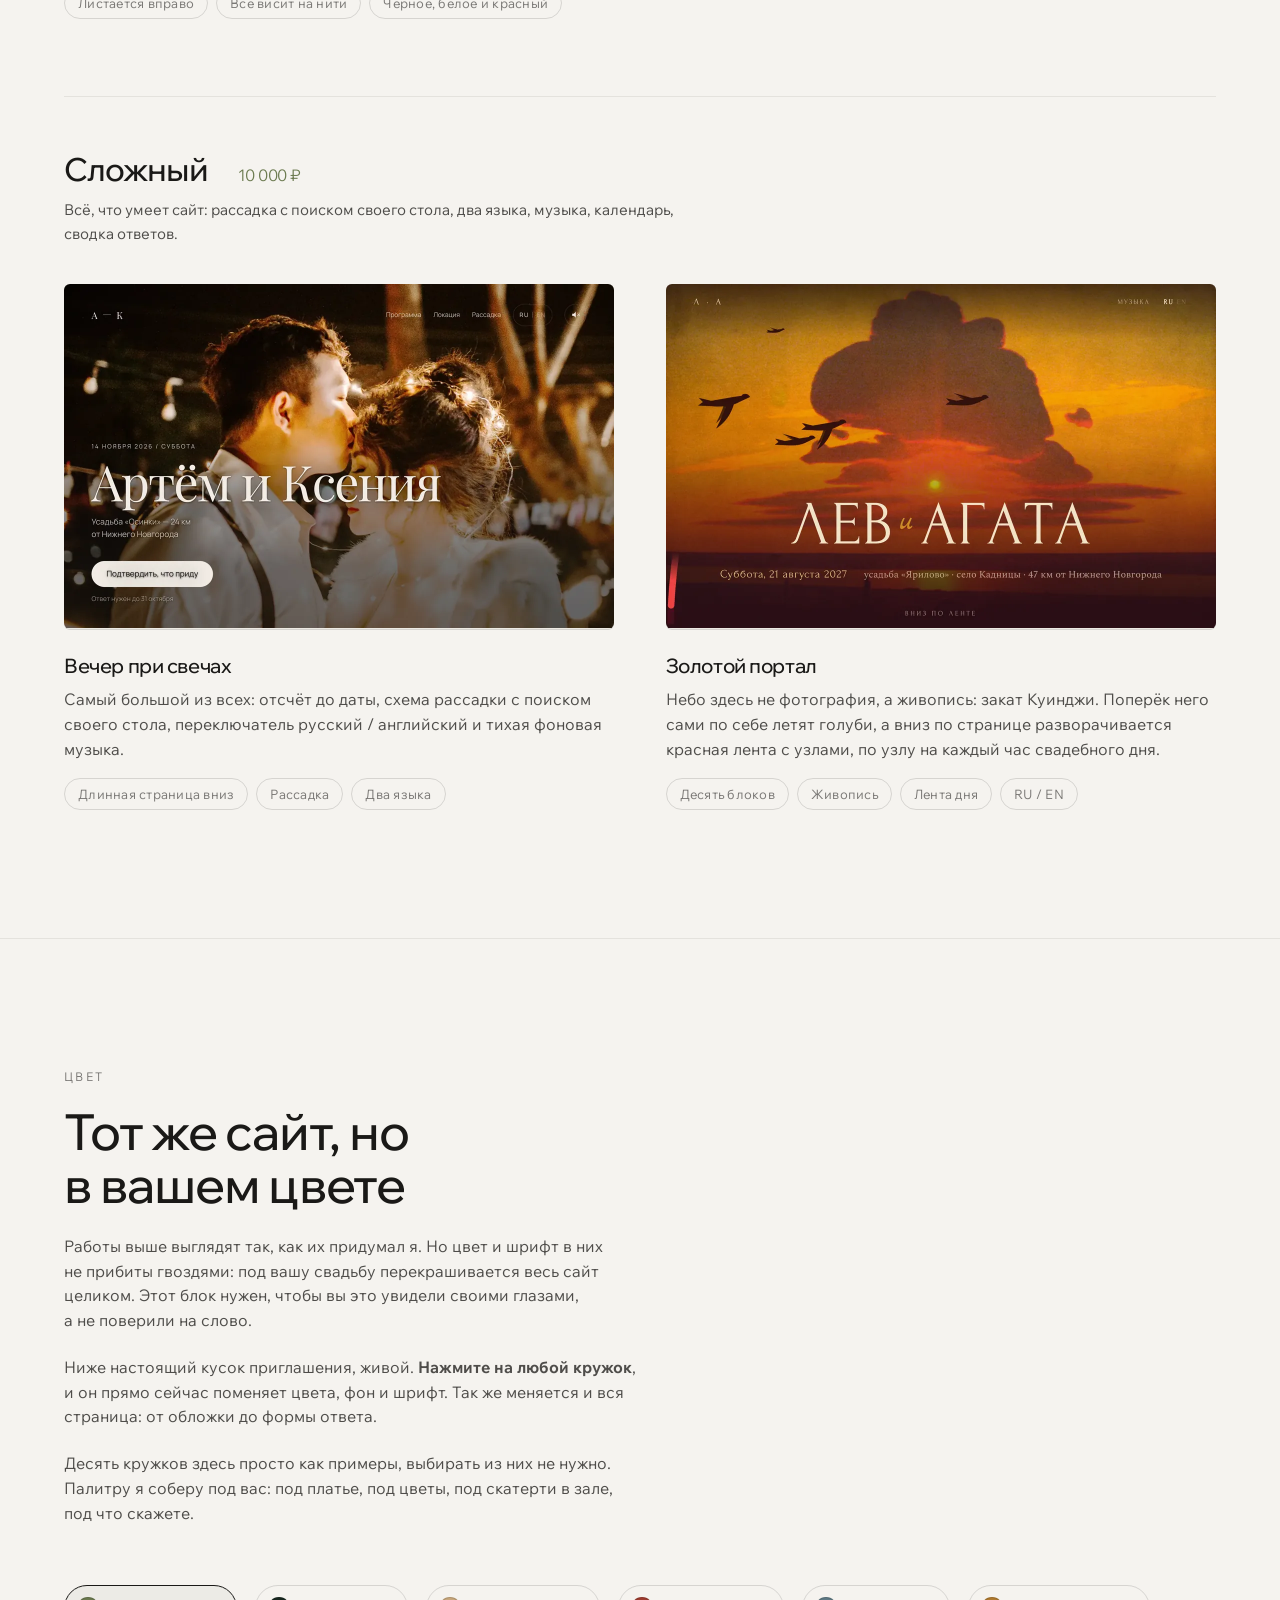
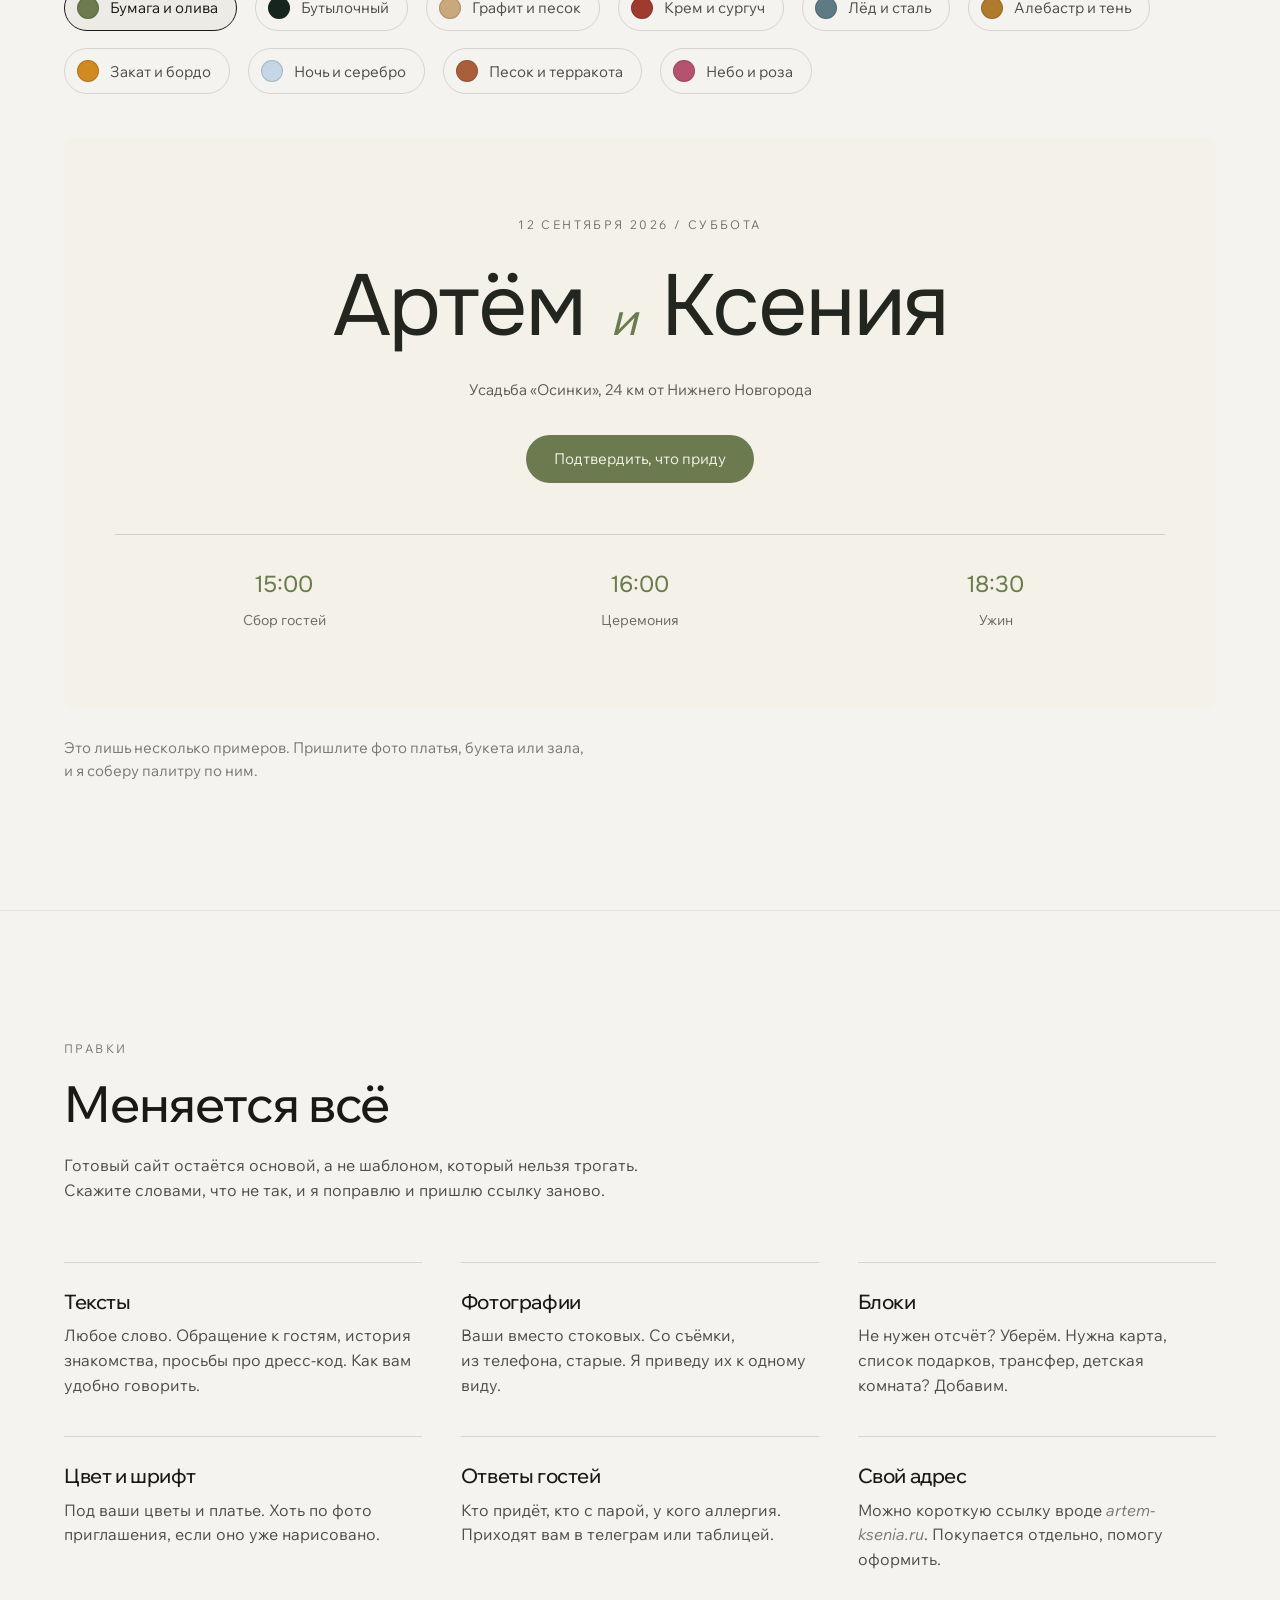
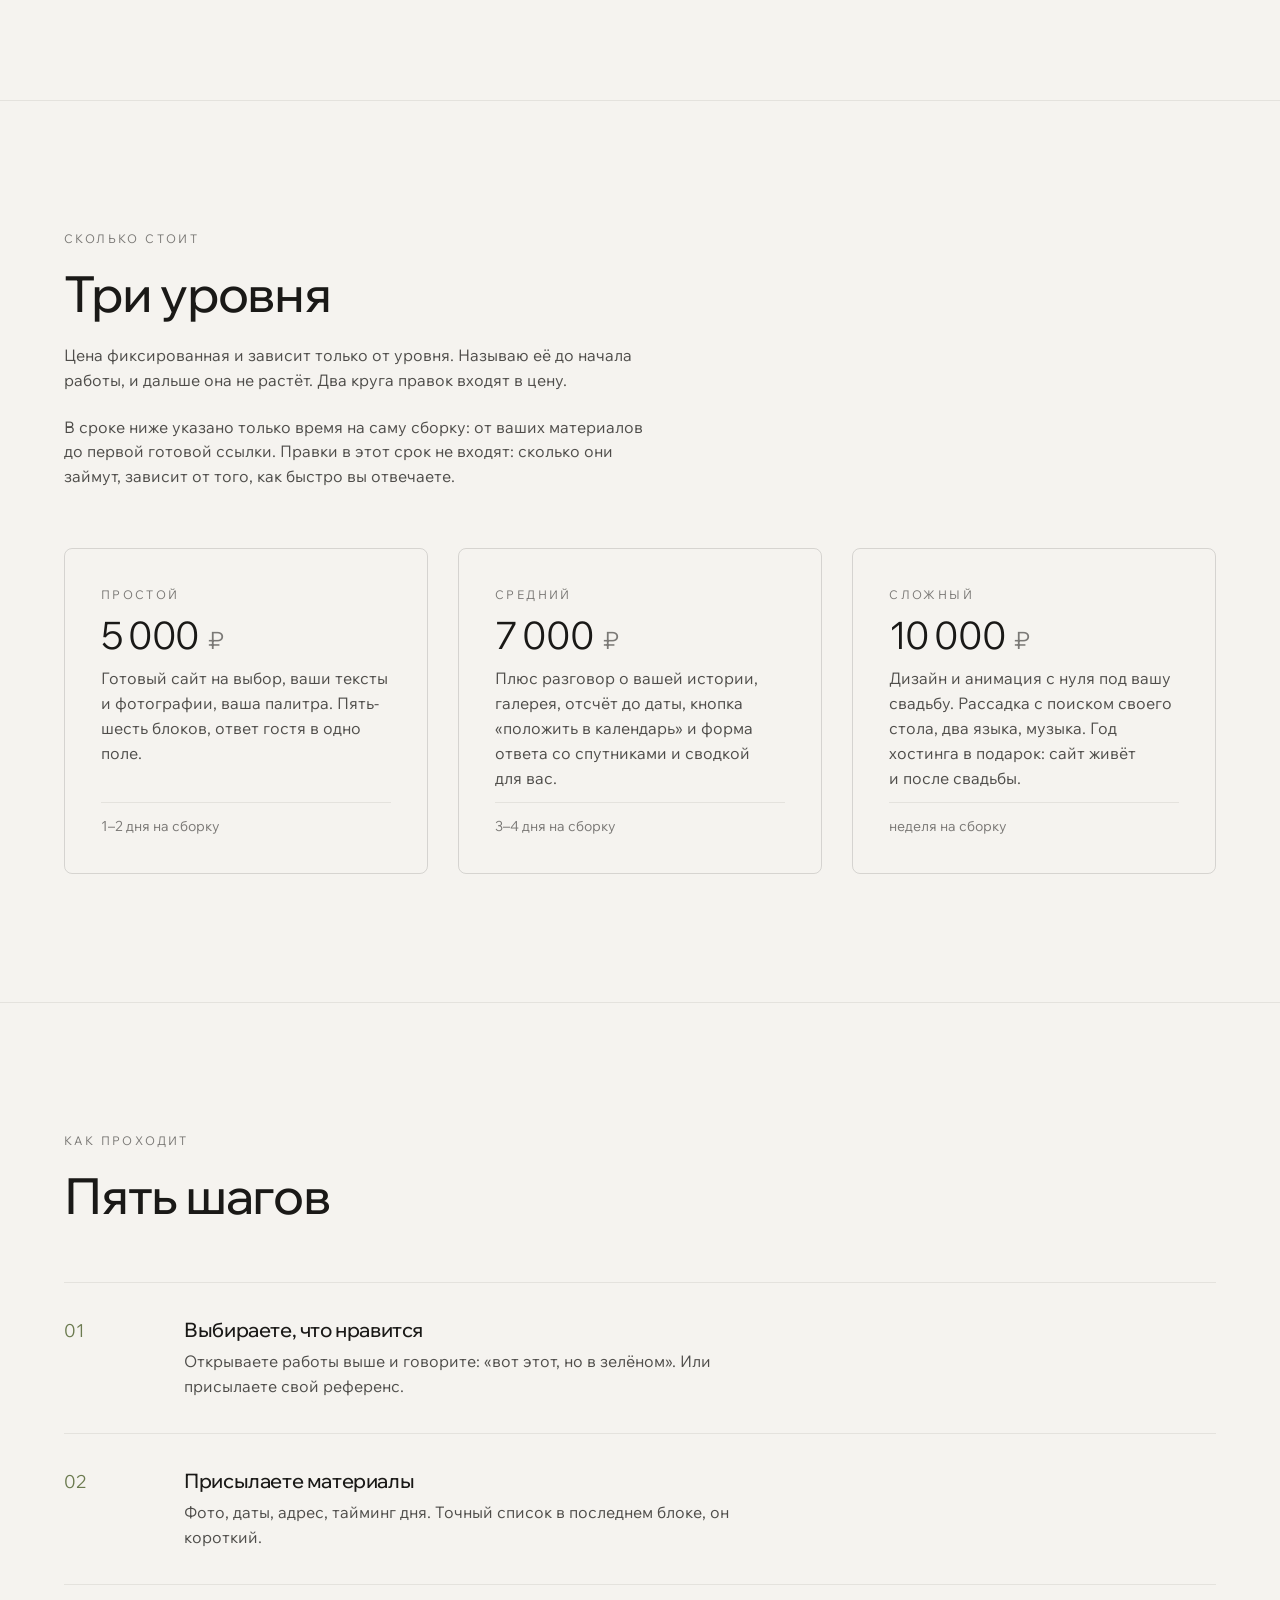
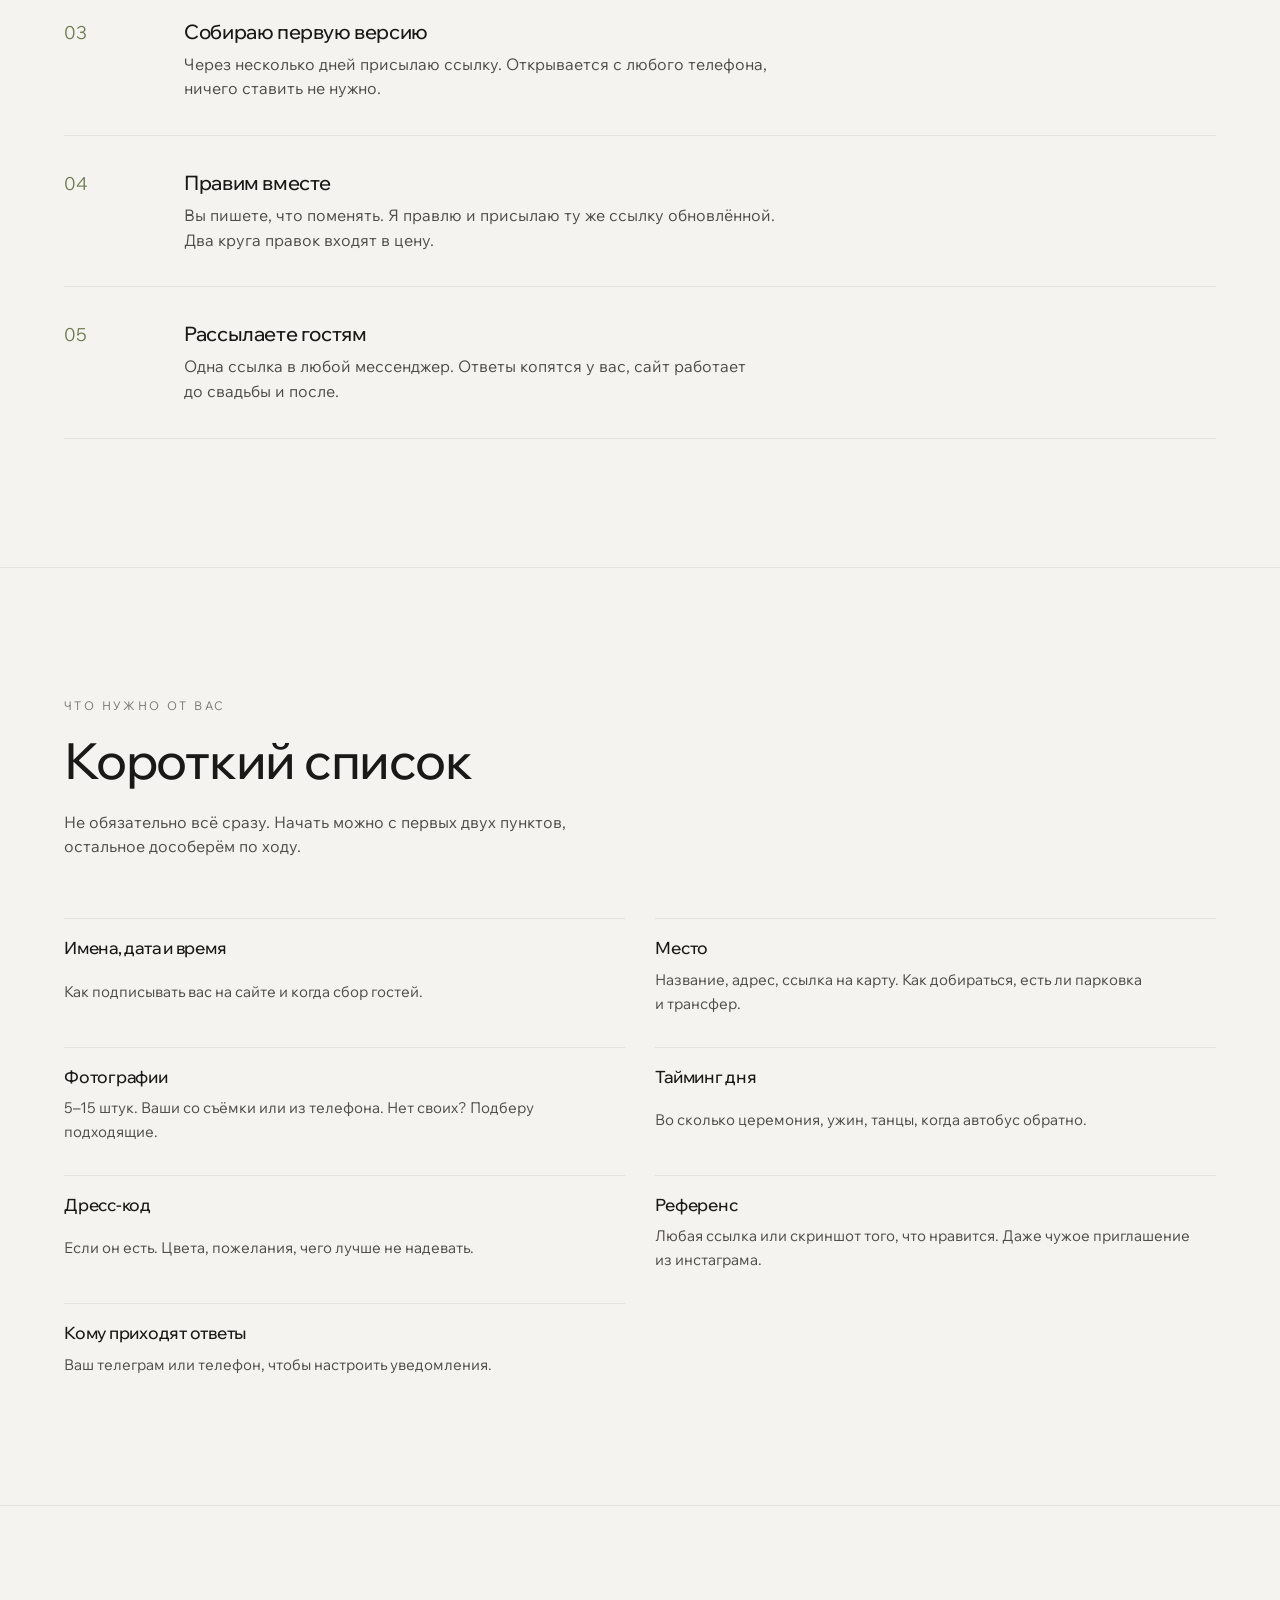
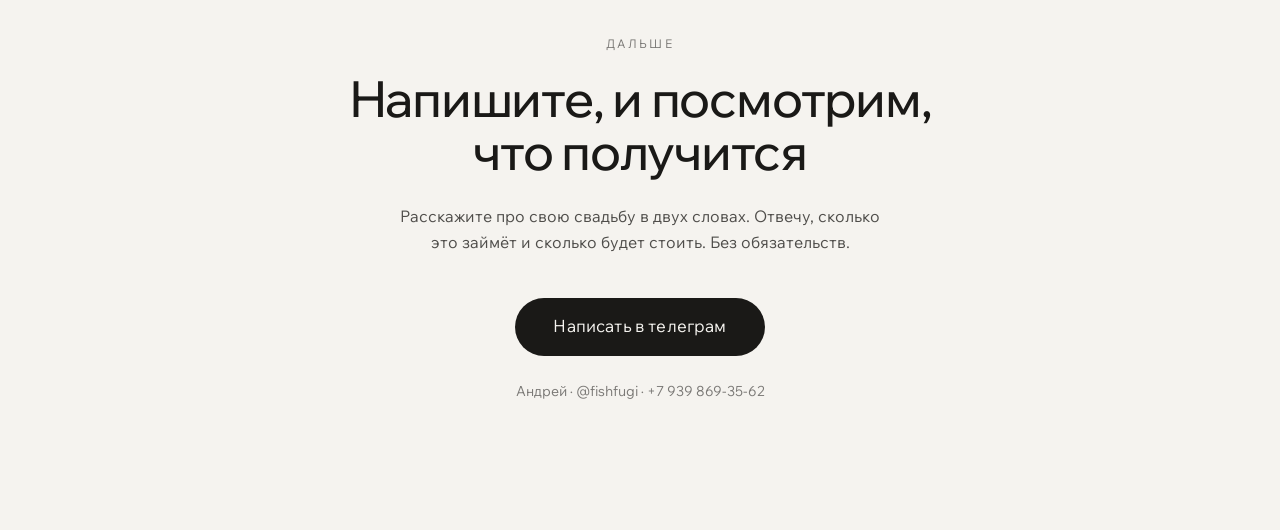
==== commit a49e47ab: "каталог: контакты Андрея" ====
--- a/index.html
+++ b/index.html
@@ -321,8 +321,8 @@
   <p class="eyebrow">Дальше</p>
   <h2>Напишите, и&nbsp;посмотрим,<br>что получится</h2>
   <p class="end__lead">Расскажите про свою свадьбу в&nbsp;двух словах. Отвечу, сколько это займёт и&nbsp;сколько будет стоить. Без обязательств.</p>
-  <a class="btn btn--big" href="https://t.me/username" target="_blank" rel="noopener"><span>Написать в телеграм</span></a>
-  <p class="end__ps">@username · +7 900 000-00-00</p>
+  <a class="btn btn--big" href="https://t.me/fishfugi" target="_blank" rel="noopener"><span>Написать в телеграм</span></a>
+  <p class="end__ps">Андрей · <a href="https://t.me/fishfugi" target="_blank" rel="noopener">@fishfugi</a> · <a href="tel:+79398693562">+7&nbsp;939&nbsp;869-35-62</a></p>
 </footer>
 
 <script src="showcase.js"></script>
--- a/showcase.css
+++ b/showcase.css
@@ -263,6 +263,8 @@
 .end__lead{margin:clamp(16px,2vw,26px) auto 0;max-width:48ch;color:var(--t1);font-size:clamp(15.5px,1.25vw,18px)}
 .end .btn{margin-top:clamp(26px,3.4vw,42px)}
 .end__ps{margin-top:clamp(16px,2vw,24px);font-size:14px;color:var(--t2)}
+.end__ps a{border-bottom:1px solid transparent;transition:border-color 300ms var(--e),color 300ms var(--e)}
+.end__ps a:hover{color:var(--ink);border-bottom-color:currentColor}
 
 /* ─────────── появление ─────────── */
 .rise{opacity:0;transform:translateY(20px)}
